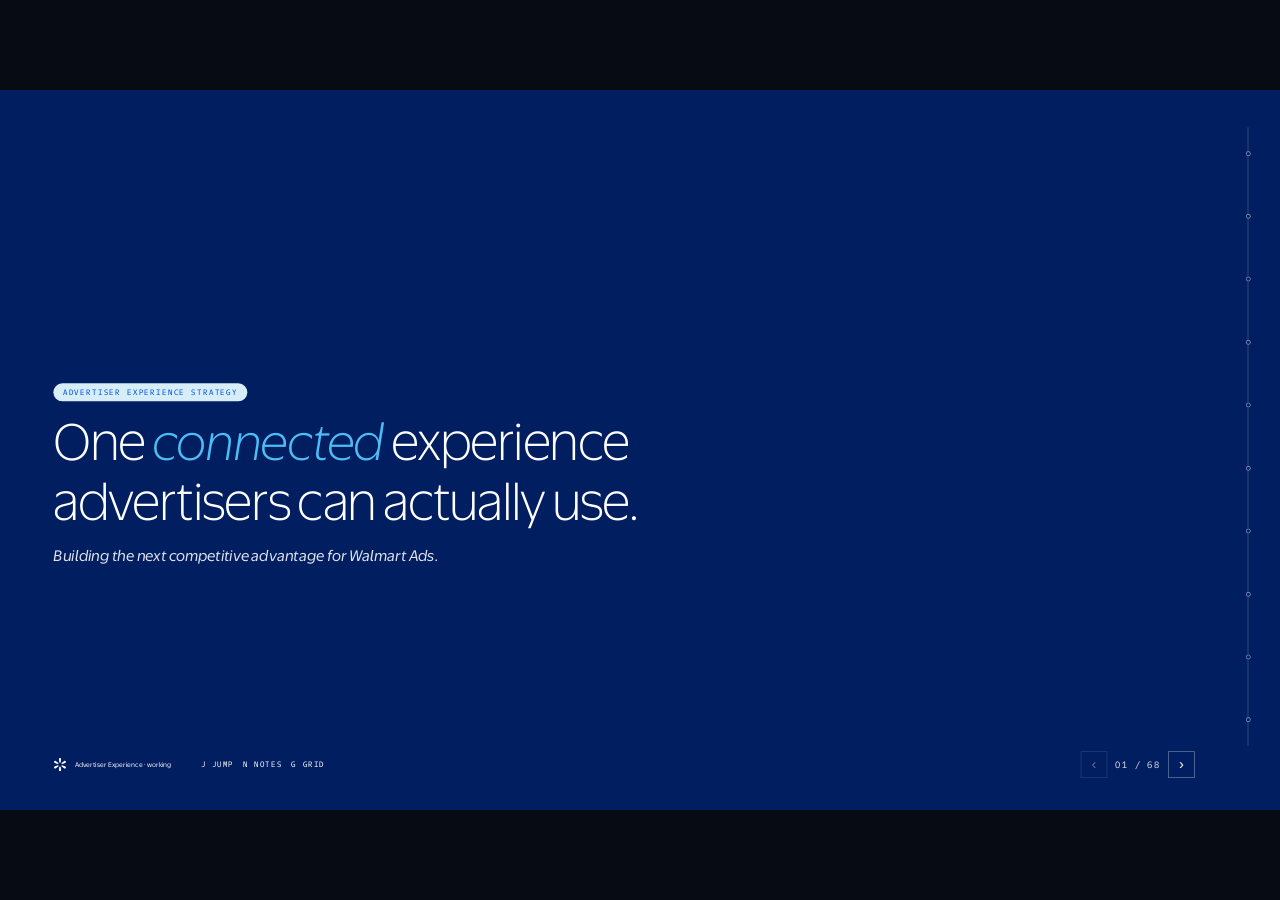
==== docs/index.html @ f849c3bd "Publish aligned deck 2026-09-20-0052 Replace GitHub Pages with the working Advertiser Experience HTM" ====
<!doctype html>
<html lang="en">
<head>
<meta charset="utf-8" />
<title>Advertiser Experience Strategy · working</title>
<meta name="viewport" content="width=device-width, initial-scale=1" />
<script src="https://cdn.jsdelivr.net/npm/gsap@3.14.2/dist/gsap.min.js"></script>
<link rel="stylesheet" href="review.css" />
<link rel="stylesheet" href="css/tokens.css" />
<link rel="stylesheet" href="css/presentation-system.css" />
<link rel="stylesheet" href="css/layout-system.css" />
<link rel="stylesheet" href="css/components.css" />
<link rel="stylesheet" href="css/archetypes.css" />
<link rel="stylesheet" href="css/debug.css" />
<link rel="stylesheet" href="theme/optional-editorial-blue.css" />
<style>
  @font-face {
    font-family: "Everyday Sans Headline";
    src: url("fonts/EverydaySansHeadline-Light-Web.woff") format("woff");
    font-weight: 300; font-style: normal; font-display: swap;
  }
  @font-face {
    font-family: "Everyday Sans";
    src: url("fonts/EverydaySans-LightItalic-Web.woff") format("woff");
    font-weight: 300; font-style: italic; font-display: swap;
  }
  @font-face {
    font-family: "Everyday Sans UI";
    src: url("fonts/EverydaySansUI-Regular-Web.woff") format("woff");
    font-weight: 400; font-style: normal; font-display: swap;
  }
  @font-face {
    font-family: "Everyday Sans UI";
    src: url("fonts/EverydaySansUI-RegularItalic-Web.woff") format("woff");
    font-weight: 400; font-style: italic; font-display: swap;
  }
  @font-face {
    font-family: "Everyday Sans UI";
    src: url("fonts/EverydaySansUI-Medium-Web.woff") format("woff");
    font-weight: 500; font-style: normal; font-display: swap;
  }
  @font-face {
    font-family: "Everyday Sans Mono";
    src: url("fonts/EverydaySansMono-Regular-Web.woff") format("woff");
    font-weight: 400; font-style: normal; font-display: swap;
  }

  :root {
    --navy: #001E60;
    --true: #0053E2;
    --everyday: #4DBDF5;
    --sky: #A9DDF7;
    --paper: #F5F6F8;
    --paper-2: #F5F6F8;
    --ink: #001E60;
    --muted: #3D4A63;
    --quiet: #3D4A63;
    --line: #E4E8EF;
    --rail: 80px;
    --rail-y: 48px;
    --mast: 44px;
    --foot: 72px;
    --nav: 48px;
    --copy: 960px;
    --title: var(--measure-title-editorial);
    --lede: var(--measure-lede-editorial);
    --cover-title: var(--measure-cover-title);
    --head-inset: 148px; /* shared top safe area for all non-full-bleed slides */
    --gutter: 48px;
    --foot-safe: 72px;
    --display: "Everyday Sans Headline", "Helvetica Neue", Helvetica, Arial, sans-serif;
    --ui: "Everyday Sans UI", "Helvetica Neue", Helvetica, Arial, sans-serif;
    --italic: "Everyday Sans", "Everyday Sans UI", Georgia, serif;
    --mono: "Everyday Sans Mono", ui-monospace, Menlo, Consolas, monospace;
  }

  * { box-sizing: border-box; margin: 0; padding: 0; }
  html, body { height: 100%; background: #070B14; }
  body {
    font-family: var(--ui);
    color: var(--ink);
    overflow: hidden;
    -webkit-font-smoothing: antialiased;
  }

  .viewport { position: fixed; inset: 0; }
  .stage {
    position: absolute;
    top: 0; left: 0;
    width: 1920px;
    height: 1080px;
    transform-origin: top left;
    overflow: hidden;
    background: var(--paper);
  }

  .pager {
    position: absolute;
    z-index: 6;
    inset-inline-start: var(--rail);
    inset-inline-end: calc(var(--rail) + var(--nav));
    bottom: var(--rail-y);
    height: 40px;
    display: flex;
    align-items: center;
    justify-content: space-between;
    gap: 16px;
  }
  .pager .brand {
    display: flex;
    align-items: center;
    gap: 12px;
    min-width: 0;
  }
  .spark { width: 20px; height: 20px; display: block; flex-shrink: 0; }
  .pager .meta { font-size: 11px; color: var(--muted); }
  .stage[data-theme="navy"] .pager .meta { color: #FFFFFF; }
  .pager-controls {
    display: flex;
    align-items: center;
    gap: 12px;
    direction: ltr;
    unicode-bidi: isolate;
  }
  .arr {
    width: 40px; height: 40px;
    border: 1px solid var(--line);
    background: transparent;
    color: var(--true);
    font-size: 22px;
    line-height: 1;
    cursor: pointer;
    display: grid;
    place-items: center;
    padding-bottom: 2px;
  }
  .stage[data-theme="navy"] .arr {
    border-color: rgba(255,255,255,0.45);
    color: #fff;
  }
  .arr:hover { background: rgba(0, 83, 226, 0.08); }
  .stage[data-theme="navy"] .arr:hover { background: rgba(255,255,255,0.08); }
  .arr:disabled { opacity: 0.35; cursor: default; }

  .pagenum {
    font-family: var(--mono);
    font-size: 13px;
    letter-spacing: 0.12em;
    color: var(--muted);
    min-width: 4.8em;
    min-height: 40px;
    display: inline-flex;
    align-items: center;
    justify-content: center;
    text-align: center;
    border: 0;
    background: transparent;
    cursor: pointer;
    padding: 0;
    font-variant-numeric: tabular-nums;
    direction: ltr;
    unicode-bidi: isolate;
  }
  .pagenum:hover { color: var(--true); }
  .stage[data-theme="navy"] .pagenum { color: rgba(255,255,255,0.82); }
  .stage[data-theme="navy"] .pagenum:hover { color: #fff; }
  .pager.is-goto .pagenum { display: none; }
  .goto {
    display: none;
    align-items: center;
    gap: 8px;
  }
  .pager.is-goto .goto { display: flex; }
  .goto-k {
    font-family: var(--mono);
    font-size: 11px;
    letter-spacing: 0.14em;
    text-transform: uppercase;
    color: var(--muted);
  }
  .stage[data-theme="navy"] .goto-k { color: #F5F6F8; }
  .pager .keys {
    display: flex;
    align-items: center;
    gap: 14px;
    margin-inline-start: 28px;
    margin-inline-end: auto;
    font-family: var(--mono);
    font-size: 11px;
    letter-spacing: 0.12em;
    text-transform: uppercase;
    color: var(--muted);
    min-width: 0;
  }
  .stage[data-theme="navy"] .pager .keys { color: #F5F6F8; }
  .pager .keys .build-cue { color: var(--true); }
  .stage[data-theme="navy"] .pager .keys .build-cue { color: var(--everyday); }
  .pager .keys [hidden] { display: none !important; }
  .goto input {
    width: 2.6em;
    height: 28px;
    border: 1px solid var(--line);
    background: transparent;
    font-family: var(--mono);
    font-size: 13px;
    letter-spacing: 0.08em;
    text-align: center;
    color: var(--ink);
    font-variant-numeric: tabular-nums;
    direction: ltr;
    unicode-bidi: isolate;
  }
  .stage[data-theme="navy"] .goto input {
    border-color: rgba(255,255,255,0.45);
    color: #fff;
  }
  .goto input:focus { outline: 2px solid var(--true); outline-offset: 1px; }

  .toc {
    position: absolute;
    z-index: 7;
    top: var(--rail-y);
    bottom: calc(var(--rail-y) + 40px);
    inset-inline-end: 28px;
    width: 40px;
    display: flex;
    flex-direction: column;
    align-items: center;
    justify-content: center;
  }
  .toc-line {
    position: absolute;
    top: 8px; bottom: 8px;
    width: 1px;
    background: var(--line);
    left: 50%;
    transform: translateX(-50%);
  }
  .stage[data-theme="navy"] .toc-line { background: rgba(255,255,255,0.28); }
  .toc-fill {
    position: absolute;
    top: 8px;
    width: 1px;
    left: 50%;
    transform: translateX(-50%);
    background: var(--true);
    height: 0;
  }
  .stage[data-theme="navy"] .toc-fill { background: var(--everyday); }
  .toc button {
    position: relative;
    z-index: 1;
    flex: 1;
    width: 40px;
    border: 0;
    background: transparent;
    cursor: pointer;
    display: flex;
    align-items: center;
    justify-content: center;
  }
  .toc i {
    width: 7px; height: 7px;
    border-radius: 50%;
    background: var(--paper);
    border: 1px solid #8B93A3;
    display: block;
  }
  .stage[data-theme="navy"] .toc i {
    background: var(--navy);
    border-color: rgba(255,255,255,0.55);
  }
  .toc button.is-done i {
    background: var(--true);
    border-color: var(--true);
  }
  .stage[data-theme="navy"] .toc button.is-done i {
    background: var(--everyday);
    border-color: var(--everyday);
  }
  .toc button.is-current i {
    width: 11px; height: 11px;
    background: var(--true);
    border-color: var(--true);
  }
  .stage[data-theme="navy"] .toc button.is-current i {
    background: var(--everyday);
    border-color: var(--everyday);
  }
  .toc button .toc-l {
    position: absolute;
    inset-inline-end: 28px;
    white-space: nowrap;
    font-family: var(--mono);
    font-size: 11px;
    letter-spacing: 0.14em;
    text-transform: uppercase;
    color: var(--muted);
    opacity: 0;
    transform: translateX(6px);
    pointer-events: none;
    transition: opacity 160ms ease, transform 160ms ease;
  }
  .stage[data-theme="navy"] .toc button .toc-l { color: rgba(255,255,255,0.82); }
  .toc:hover button .toc-l,
  .toc button:focus .toc-l,
  .toc:focus-within button .toc-l {
    opacity: 1;
    transform: none;
  }
  .toc button.is-current .toc-l { color: var(--true); }
  .stage[data-theme="navy"] .toc button.is-current .toc-l { color: var(--everyday); }


  .slide {
    position: absolute; inset: 0;
    padding: 0 var(--rail);
    display: grid;
    grid-template-rows: var(--head-inset) auto minmax(0, 1fr) var(--foot-safe);
    opacity: 0;
    visibility: hidden;
    pointer-events: none;
  }
  .slide.active {
    opacity: 1;
    visibility: visible;
    pointer-events: auto;
  }
  .slide.navy { background: var(--navy); color: #fff; }
  .slide.paper { background: var(--paper); color: var(--ink); }
  .slide > .body { display: contents; }

  .slide-header {
    grid-row: 2;
    display: flex;
    flex-direction: column;
    align-items: flex-start;
    width: 100%;
  }
  .slide-header .eyebrow { margin: 0 0 12px; }
  .slide-header .pill { margin: 0 0 16px; }
  .slide-header h1,
  .slide-header h2 { margin: 0; }
  .slide-header h1 + .sub,
  .slide-header h1 + .lede,
  .slide-header h2 + .sub,
  .slide-header h2 + .lede { margin-top: 16px; }
  .slide-header h2 + .source { margin-top: 16px; }
  .slide-header .sub + .lede { margin-top: 10px; }

  .slide-content {
    grid-row: 3;
    min-height: 0;
    height: 100%;
    display: flex;
    flex-direction: column;
    justify-content: flex-start;
    align-items: stretch;
    gap: 16px;
    width: 100%;
    padding: 24px 0 4px;
  }
  .slide-content:empty { display: none; padding: 0; gap: 0; }

  .s-cover {
    --cover-title: var(--measure-cover-title);
    grid-template-rows: var(--head-inset) minmax(0, 1fr) var(--foot-safe);
  }
  .s-cover .slide-header {
    grid-row: 2;
    height: 100%;
    min-height: 0;
    justify-content: center;
  }
  .s-cover .slide-content { display: none; }
  .s-close .slide-header {
    justify-content: flex-start;
  }
  .s-close .slide-content {
    display: flex;
    justify-content: flex-start;
    padding-top: 24px;
  }
  .s-map .slide-header { display: flex; }

  .s-quote {
    grid-template-rows: var(--head-inset) minmax(0, 1fr) var(--foot-safe);
  }
  .s-quote .slide-header {
    grid-row: 2;
    justify-content: center;
    height: 100%;
  }
  .s-quote .slide-content { display: none; }
  .s-quote h2 {
    font-family: var(--italic);
    font-style: italic;
    font-weight: 300;
    font-size: 44px;
    max-width: min(var(--measure-quote), 100%);
    line-height: 1.28;
    letter-spacing: -0.03em;
  }
  .s-quote .slide-header h2 + .source { margin-top: 20px; }

  .s-map .slide-content {
    display: grid;
    grid-template-columns: 1fr 1fr;
    gap: 0 var(--space-80);
    align-content: start;
    max-width: 1520px;
  }

  h1, h2 {
    font-family: var(--display);
    font-weight: 300;
    letter-spacing: -0.03em;
    line-height: 1.26;
    text-wrap: wrap;
    overflow-wrap: normal;
    hyphens: none;
  }
  h1, h2 {
    max-width: min(var(--title), 100%);
  }
  .sub, .lede {
    max-width: min(var(--lede), 100%);
  }
  blockquote { max-width: min(1200px, 100%); }
  .figure, .source { max-width: 100%; }
  h1 { font-size: 64px; }
  h2 { font-size: 48px; color: var(--ink); }
  .title-narrow, .copy-narrow { --title: 1040px; --lede: 760px; }
  .title-wide, .copy-wide { --title: 1520px; --lede: 1200px; }
  em.mark {
    font-family: var(--italic);
    font-weight: 300;
    font-style: italic;
    color: var(--true);
  }
  .navy em.mark { color: var(--everyday); }

  .sub {
    font-family: var(--ui);
    font-weight: 400;
    font-style: italic;
    font-size: 22px;
    color: var(--muted);
    line-height: 1.45;
    text-wrap: pretty;
  }
  .navy .sub { color: rgba(255,255,255,0.88); }

  .lede {
    font-size: 18px;
    line-height: 1.45;
    color: var(--muted);
    text-wrap: pretty;
  }

  .eyebrow {
    display: block;
    font-family: var(--mono);
    font-size: 11px;
    font-weight: 400;
    letter-spacing: 0.18em;
    line-height: 1.2;
    text-transform: uppercase;
    color: var(--true);
    background: none;
    padding: 0;
    border-radius: 0;
    width: fit-content;
    max-width: var(--title);
    margin: 0;
  }
  .pill {
    display: inline-flex;
    align-items: center;
    justify-content: center;
    font-family: var(--mono);
    font-size: 11px;
    font-weight: 400;
    letter-spacing: 0.16em;
    line-height: 1;
    text-align: center;
    text-transform: uppercase;
    white-space: nowrap;
    color: var(--true);
    background: #D7EEF9;
    padding: 8px 14px;
    border-radius: 999px;
    width: fit-content;
    max-width: var(--title);
    margin: 0;
  }
  .navy .pill,
  .navy .eyebrow {
    color: var(--true);
    background: #D7EEF9;
  }

  .s-cover h1,
  .s-close h1 { font-size: 72px; }
  .s-cover h1 {
    max-width: min(var(--cover-title), 100%);
    text-wrap: balance;
  }
  .s-cover .sub,
  .s-close .sub { font-size: 25px; }
  .row {
    display: grid;
    grid-template-columns: 2.4em 1fr;
    gap: 16px;
    padding: 16px 0;
    width: 100%;
    border: 0;
    background: transparent;
    text-align: start;
    color: inherit;
    font: inherit;
    cursor: pointer;
    border-radius: 0;
  }
  .row + .row { border-top: 1px solid var(--line); }
  .s-map .row:first-child { border-top: 1px solid var(--line); }
  .row:hover h3, .row:hover .ttl { color: var(--true); }
  .row.is-ready:hover { background: rgba(0, 83, 226, 0.04); }
  .row:not(.is-ready) { cursor: default; }
  .row.is-ready {
    cursor: pointer;
    position: relative;
    padding-inline-end: 28px;
  }
  .row.is-ready::after {
    content: "→";
    position: absolute;
    inset-inline-end: 0;
    top: 16px;
    color: var(--true);
    font-size: 16px;
    font-weight: 500;
    line-height: 1;
    pointer-events: none;
  }
  .num { font-family: var(--mono); font-size: 12px; color: var(--true); padding-top: 4px; }
  .row h3, .row .ttl { font-family: var(--ui); font-weight: 500; font-size: 18px; }
  .row p { font-size: 15px; color: var(--muted); margin-top: 4px; line-height: 1.35; }

  .figure {
    font-family: var(--display);
    font-weight: 300;
    font-size: 148px;
    letter-spacing: -0.06em;
    line-height: 0.9;
    color: var(--true);
  }
  .source {
    font-family: var(--ui);
    font-weight: 400;
    font-size: 14px;
    letter-spacing: 0;
    text-transform: none;
    color: var(--muted);
    flex-shrink: 0;
  }

  blockquote {
    font-family: var(--italic);
    font-style: italic;
    font-weight: 300;
    font-size: 44px;
    line-height: 1.35;
    letter-spacing: -0.03em;
    text-wrap: pretty;
  }

  .s-set .grid {
    display: grid;
    grid-template-columns: 1fr 1fr;
    gap: 0 var(--gutter);
    max-width: 1520px;
    width: 100%;
  }
  .s-themes .grid {
    max-width: 1520px;
    gap: 0 48px;
  }
  .s-themes .card,
  .s-themes .card:nth-child(n+3) {
    border-top: 1px solid var(--line);
    padding: 14px 0 18px;
  }
  .s-themes .card h3 {
    font-size: 22px;
    margin: 6px 0 8px;
  }
  .card { padding: 22px 0; padding-top: 16px; border-top: 1px solid var(--line); }
  .card:nth-child(n+3) { border-top: 1px solid var(--line); }
  .card h3 {
    font-family: var(--display);
    font-weight: 300;
    font-size: 36px;
    letter-spacing: -0.03em;
    line-height: 1.26;
    margin: 8px 0 10px;
  }
  .card p { font-size: 16px; line-height: 1.35; color: var(--muted); max-width: 34em; }
  .ord {
    font-family: var(--mono);
    font-size: 12px;
    letter-spacing: 0.16em;
    text-transform: uppercase;
    color: var(--true);
  }

  .ask {
    display: grid;
    grid-template-columns: 1fr 1fr 1fr;
    gap: 40px;
    max-width: 1520px;
    width: 100%;
  }
  .ask > div {
    padding-top: 14px;
    border-top: 1px solid var(--everyday);
  }
  .k {
    font-family: var(--ui);
    font-weight: 500;
    font-size: 12px;
    letter-spacing: 0.1em;
    text-transform: uppercase;
    color: var(--everyday);
    margin-bottom: 8px;
  }
  .ask p { font-size: 16px; line-height: 1.32; color: rgba(255,255,255,0.88); }

  .grid-overlay {
    display: none;
    position: absolute;
    inset: 0;
    z-index: 30;
    pointer-events: none;
  }
  .stage.show-grid .grid-overlay { display: block; }
  .grid-overlay b {
    position: absolute;
    background: rgba(77, 189, 245, 0.55);
  }
  .grid-overlay .v { top: 0; bottom: 0; width: 1px; }
  .grid-overlay .h { left: 0; right: 0; height: 1px; }
  .grid-hint {
    position: absolute;
    z-index: 31;
    inset-inline-start: var(--rail);
    top: 12px;
    font-family: var(--mono);
    font-size: 11px;
    letter-spacing: 0.12em;
    text-transform: uppercase;
    color: var(--true);
    background: var(--paper);
    padding: 4px 8px;
    display: none;
  }
  .stage.show-grid .grid-hint { display: block; }
  .stage[data-theme="navy"] .grid-hint {
    color: #fff;
    background: var(--navy);
  }

  .measure-overlay {
    display: none;
    position: absolute;
    inset: 0;
    z-index: 32;
    pointer-events: none;
  }
  .stage.show-measure .measure-overlay { display: block; }
  .m-box {
    position: absolute;
    border: 1px solid rgba(0, 83, 226, 0.85);
    background: rgba(0, 83, 226, 0.05);
  }
  .stage[data-theme="navy"] .m-box {
    border-color: rgba(77, 189, 245, 0.9);
    background: rgba(77, 189, 245, 0.08);
  }
  .m-tag {
    position: absolute;
    left: 0;
    top: -18px;
    font-family: var(--mono);
    font-size: 10px;
    letter-spacing: 0.08em;
    text-transform: uppercase;
    background: var(--true);
    color: #fff;
    padding: 2px 6px;
    white-space: nowrap;
  }
  .stage[data-theme="navy"] .m-tag { background: var(--everyday); color: var(--navy); }
  .m-gap {
    position: absolute;
    width: 0;
    border-left: 1px dashed var(--everyday);
  }
  .m-gap span {
    position: absolute;
    left: 6px;
    top: 50%;
    transform: translateY(-50%);
    font-family: var(--mono);
    font-size: 10px;
    letter-spacing: 0.08em;
    color: var(--true);
    background: var(--paper);
    padding: 1px 4px;
  }
  .stage[data-theme="navy"] .m-gap span {
    color: #fff;
    background: var(--navy);
  }
  .measure-hint {
    position: absolute;
    z-index: 33;
    inset-inline-end: calc(var(--rail) + 52px);
    top: 12px;
    font-family: var(--mono);
    font-size: 11px;
    letter-spacing: 0.12em;
    text-transform: uppercase;
    color: var(--true);
    background: var(--paper);
    padding: 4px 8px;
    display: none;
  }
  .stage.show-measure .measure-hint { display: block; }
  .stage[data-theme="navy"] .measure-hint {
    color: #fff;
    background: var(--navy);
  }

  aside.notes { display: none; }
  .notes-panel {
    display: none;
    position: absolute;
    z-index: 20;
    inset-inline-start: var(--rail);
    inset-inline-end: calc(var(--rail) + var(--nav));
    bottom: calc(var(--rail-y) + 48px);
    max-height: 200px;
    overflow: auto;
    background: var(--navy);
    color: #fff;
    padding: 16px 20px;
    font-size: 14px;
    line-height: 1.4;
  }
  .stage.show-notes .notes-panel { display: block; }


  .metrics {
    display: grid;
    grid-template-columns: repeat(2, minmax(0, 1fr));
    grid-auto-rows: 1fr;
    gap: 0 64px;
    max-width: 1520px;
    width: 100%;
    min-height: 0;
    align-content: start;
  }
  .metric {
    display: flex;
    flex-direction: column;
    justify-content: flex-start;
    padding: 28px 0 12px;
    border-top: 1px solid var(--line);
    min-height: 0;
  }
  .metric .n {
    font-family: var(--display);
    font-weight: 300;
    font-size: 72px;
    letter-spacing: -0.04em;
    line-height: 0.95;
    color: var(--true);
    font-variant-numeric: tabular-nums;
  }
  .metric h3 { font-size: 18px; font-weight: 500; margin: 12px 0 8px; }
  .metric p { font-size: 16px; line-height: 1.4; color: var(--muted); }

  .forecast {
    display: flex;
    flex-direction: column;
    max-width: 1520px;
    width: 100%;
  }
  .bars { display: flex; flex-direction: column; gap: 14px; max-width: 1520px; width: 100%; }
  .bar-row {
    display: grid;
    grid-template-columns: 4.2em 1fr 6.5em;
    gap: 16px;
    align-items: center;
  }
  .bar-row .yr { font-family: var(--mono); font-size: 12px; letter-spacing: 0.08em; }
  .bar-row .val { font-family: var(--mono); font-size: 13px; color: var(--true); text-align: end; font-variant-numeric: tabular-nums; }
  .bar-track { height: 8px; background: var(--line); }
  .bar-fill { height: 100%; background: var(--true); transform-origin: 0 50%; }
  .bar-fill.b2 { background: #3B7DE8; }
  .bar-fill.b3 { background: var(--everyday); }
  .bar-fill.b4 { background: #7ECBF0; }
  .bar-fill.b5 { background: var(--sky); }

  .timeline {
    display: flex;
    flex-direction: column;
    max-width: 1520px;
    width: 100%;
    position: relative;
  }
  .timeline::before {
    content: "";
    position: absolute;
    top: 18px;
    bottom: 18px;
    inset-inline-start: 7px;
    width: 1px;
    height: auto;
    background: var(--true);
  }
  .step {
    display: grid;
    grid-template-columns: minmax(220px, 24%) minmax(280px, 32%) 1fr;
    column-gap: 32px;
    align-items: center;
    padding-block: 16px;
    padding-inline: 36px 0;
    min-height: 0;
    border-top: 1px solid var(--line);
    position: relative;
  }
  .step:first-child { border-top: none; }
  .step::before {
    content: "";
    position: absolute;
    top: 50%;
    inset-inline-start: 0;
    transform: translateY(-50%);
    width: 16px;
    height: 16px;
    border-radius: 50%;
    border: 1px solid var(--true);
    background: var(--paper);
    box-sizing: border-box;
  }
  .step .when {
    font-family: var(--mono);
    font-size: 12px;
    letter-spacing: 0.08em;
    text-transform: uppercase;
    color: var(--true);
    line-height: 1.35;
    margin: 0;
  }
  .step h3 {
    font-family: var(--display);
    font-weight: 300;
    font-size: 26px;
    letter-spacing: -0.03em;
    line-height: 1.26;
    margin: 0;
  }
  .step p { margin: 0; font-size: 16px; line-height: 1.4; color: var(--muted); }

  .principles {
    display: grid;
    grid-template-columns: 1fr 1fr 1fr;
    gap: 0 48px;
    max-width: 1520px;
    width: 100%;
    min-height: 0;
    align-items: start;
  }
  .principles article { padding: 18px 0 14px; border-top: 1px solid var(--line); }
  .principles h3 { font-family: var(--display); font-weight: 300; font-size: 28px; margin-bottom: 8px; }
  .principles p { font-size: 15px; line-height: 1.35; color: var(--muted); }

  .chips { display: flex; flex-wrap: wrap; gap: 8px; max-width: 1200px; }
  .chip {
    font-family: var(--mono);
    font-size: 11px;
    letter-spacing: 0.08em;
    text-transform: uppercase;
    border: 1px solid var(--line);
    padding: 8px 12px;
    color: var(--navy);
    background: transparent;
  }

  .compare {
    display: grid;
    grid-template-columns: 1fr 1fr;
    gap: 48px;
    max-width: 1520px;
    width: 100%;
    align-items: start;
  }
  .compare h3 {
    font-family: var(--display);
    font-weight: 300;
    font-size: 26px;
    letter-spacing: -0.03em;
    margin-bottom: 8px;
  }
  .compare .kicker {
    font-family: var(--mono);
    font-size: 11px;
    letter-spacing: 0.14em;
    text-transform: uppercase;
    color: var(--true);
    margin-bottom: 10px;
  }
  .compare ul { list-style: none; }
  .compare li {
    padding: 10px 0;
    border-top: 1px solid var(--line);
    font-size: 16px;
    line-height: 1.35;
  }

  .list {
    display: flex;
    flex-direction: column;
    justify-content: flex-start;
    max-width: 1280px;
    width: 100%;
  }
  .item {
    display: grid;
    grid-template-columns: 2.6em 1fr;
    gap: 16px;
    padding: 12px 0;
    border-top: 1px solid var(--line);
  }
  .item .num { font-family: var(--mono); font-size: 12px; color: var(--true); padding-top: 3px; }
  .item h3 { font-size: 18px; font-weight: 500; }
  .item p { font-size: 15px; color: var(--muted); line-height: 1.35; margin-top: 4px; }

  .flow {
    display: grid;
    grid-template-columns: repeat(4, 1fr);
    gap: 20px;
    max-width: 1520px;
    width: 100%;
  }
  .node { padding-top: 12px; border-top: 1px solid var(--line); }
  .node h3 { font-size: 18px; font-weight: 500; margin-bottom: 8px; }
  .node p { font-size: 14px; line-height: 1.35; color: var(--muted); }

  .people {
    display: grid;
    grid-template-columns: repeat(3, 1fr);
    grid-auto-rows: 1fr;
    gap: 0 48px;
    max-width: 1520px;
    width: 100%;
  }
  .person { padding: 14px 0; border-top: 1px solid var(--line); }
  .person h3 { font-size: 20px; font-weight: 500; }
  .person p {
    font-family: var(--mono);
    font-size: 11px;
    letter-spacing: 0.1em;
    text-transform: uppercase;
    color: var(--muted);
    margin-top: 4px;
  }

  .quote-grid {
    display: grid;
    grid-template-columns: 1fr 1fr;
    grid-template-rows: 1fr 1fr;
    gap: 16px 48px;
    max-width: 1520px;
    width: 100%;
  }
  .quote-grid q {
    font-family: var(--italic);
    font-style: italic;
    font-size: 18px;
    line-height: 1.35;
    quotes: none;
  }

  .tbl {
    width: 1520px;
    max-width: 100%;
    border-collapse: collapse;
    font-size: 15px;
  }
  .tbl th {
    font-family: var(--mono);
    font-size: 11px;
    letter-spacing: 0.12em;
    text-transform: uppercase;
    color: var(--true);
    text-align: start;
    padding-block: 8px;
    padding-inline: 0 14px;
    border-bottom: 1px solid var(--line);
    font-weight: 400;
  }
  .tbl td {
    padding-block: 8px;
    padding-inline: 0 14px;
    border-bottom: 1px solid var(--line);
    vertical-align: top;
    line-height: 1.35;
  }

  .cols {
    display: grid;
    grid-template-columns: 1fr 1fr 1fr;
    gap: 36px;
    max-width: 1520px;
  }
  .cols h3 {
    font-family: var(--display);
    font-weight: 300;
    font-size: 24px;
    letter-spacing: -0.03em;
    margin-bottom: 10px;
  }
  .cols ul { list-style: none; }
  .cols li {
    font-size: 15px;
    line-height: 1.35;
    padding: 8px 0;
    border-top: 1px solid var(--line);
  }

  .hall {
    display: grid;
    grid-template-columns: repeat(4, 1fr);
    gap: 16px 24px;
    max-width: 1520px;
  }
  .hall article { padding-top: 12px; border-top: 1px solid var(--line); }
  .hall h3 { font-size: 18px; font-weight: 500; }
  .hall .ord { display: block; margin-bottom: 6px; }
  .hall p { font-size: 14px; color: var(--muted); line-height: 1.35; margin-top: 6px; }

  .two {
    display: grid;
    grid-template-columns: 1fr 1fr;
    gap: 48px 64px;
    max-width: 1520px;
    align-items: start;
  }
  .two h3 {
    font-family: var(--display);
    font-weight: 300;
    font-size: 28px;
    margin-bottom: 10px;
  }
  .two p, .two li { font-size: 16px; line-height: 1.35; color: var(--muted); }
  .two ul { list-style: none; }
  .two li { padding: 8px 0; border-top: 1px solid var(--line); color: var(--ink); }

  .s-set .grid.wide { max-width: 1520px; }
  .card ul { list-style: none; margin-top: 8px; }
  .card li { font-size: 14px; line-height: 1.35; color: var(--muted); padding: 4px 0; }

  /* skill-pass layouts */
  .arr:focus-visible,
  .pagenum:focus-visible,
  .toc button:focus-visible,
  .row:focus-visible {
    outline: 2px solid var(--true);
    outline-offset: 2px;
  }
  .stage[data-theme="navy"] .arr:focus-visible,
  .stage[data-theme="navy"] .pagenum:focus-visible,
  .stage[data-theme="navy"] .toc button:focus-visible {
    outline-color: var(--everyday);
  }

  .chip-groups {
    display: grid;
    grid-template-columns: repeat(4, 1fr);
    gap: 20px 32px;
    max-width: 1520px;
    width: 100%;
    align-content: start;
  }
  .chip-groups > div { position: relative; }
  .chip-groups > div:not(:last-child)::after {
    content: "→";
    position: absolute;
    top: 0;
    inset-inline-end: -22px;
    color: var(--true);
    font-size: 14px;
    line-height: 1;
  }
  .chip-groups h3 {
    font-family: var(--mono);
    font-size: 11px;
    letter-spacing: 0.14em;
    text-transform: uppercase;
    color: var(--true);
    margin-bottom: 10px;
  }

  .seq-block { max-width: 1520px; }
  .seq-block + .seq-block { margin-top: 32px; }
  .seq {
    display: grid;
    grid-template-columns: repeat(4, 1fr);
    gap: 16px 32px;
    overflow: visible;
  }
  .seq .node {
    padding-top: 12px;
    padding-inline-end: 28px;
    border-top: 1px solid var(--line);
    position: relative;
    overflow: visible;
  }
  .seq.is-now .node { border-top-color: var(--line); }
  .seq .node h3 { font-size: 16px; font-weight: 500; }
  .seq .node p { font-size: 15px; line-height: 1.35; color: var(--muted); margin-top: 6px; }
  .seq .node:not(:last-child)::after {
    content: "→";
    position: absolute;
    top: 8px;
    inset-inline-end: 4px;
    color: var(--true);
    font-size: 18px;
    font-weight: 500;
    line-height: 1;
  }
  .seq.is-now .node:not(:last-child)::after { color: #8B93A3; }

  h1, h2 {
    text-wrap: wrap;
    overflow-wrap: normal;
    hyphens: none;
  }
  .navy h2 { color: #fff; }
  .navy .lede { color: rgba(255,255,255,0.88); }


  .chap-no {
    font-family: var(--mono);
    font-size: 13px;
    letter-spacing: 0.22em;
    text-transform: uppercase;
    color: var(--everyday);
    margin: 0 0 24px;
  }
  .s-chapter {
    grid-template-rows: var(--head-inset) minmax(0, 1fr) var(--foot-safe);
  }
  .s-chapter .slide-header {
    grid-row: 2;
    justify-content: center;
    height: 100%;
  }
  .s-chapter .slide-content { display: none; }
  .s-chapter h2 { font-size: 48px; max-width: min(1520px, 100%); color: #fff; }

  figure.pull {
    max-width: 1320px;
    position: relative;
    padding-inline-start: 8px;
  }
  figure.pull .mark-q {
    display: block;
    font-family: var(--display);
    font-weight: 300;
    font-size: 72px;
    line-height: 0.7;
    color: var(--true);
    margin-bottom: 8px;
  }
  figure.pull blockquote {
    font-size: 36px;
    line-height: 1.28;
    max-width: 1200px;
    text-wrap: pretty;
  }
  figure.pull .attr {
    margin-top: 28px;
    font-family: var(--ui);
    font-weight: 400;
    font-size: 14px;
    letter-spacing: 0;
    text-transform: none;
  }
  figure.pull .attr a,
  .source a,
  .tbl a {
    color: inherit;
    text-underline-offset: 3px;
  }

  .quote-grid q {
    display: block;
    padding: 18px 0 8px;
    border-top: 1px solid var(--line);
    font-size: 20px;
    line-height: 1.35;
  }
  .quote-grid q::before { content: "“"; color: var(--true); }

  .evidence {
    display: grid;
    grid-template-columns: repeat(4, 1fr);
    grid-template-rows: 1fr auto;
    gap: 24px 32px;
    max-width: 1520px;
    width: 100%;
  }
  .evidence .ev {
    padding-top: 28px;
    border-top: 1px solid var(--line);
  }
  .evidence .n {
    font-family: var(--display);
    font-weight: 300;
    font-size: 64px;
    letter-spacing: -0.04em;
    color: var(--true);
    line-height: 1;
  }
  .evidence h3 { font-size: 16px; font-weight: 500; margin: 10px 0 6px; }
  .evidence p { font-size: 14px; line-height: 1.35; color: var(--muted); }
  .evidence .themes {
    grid-column: 1 / -1;
    display: flex;
    gap: 12px;
    flex-wrap: wrap;
    padding-top: 8px;
  }

  .principles h3 { letter-spacing: -0.03em; }
  .principles p { line-height: 1.4; }

  .org {
    display: grid;
    grid-template-columns: repeat(4, 1fr);
    gap: 0 32px;
    max-width: 1520px;
    width: 100%;
  }
  .org .lead {
    grid-column: 1 / -1;
    padding-bottom: 18px;
    margin-bottom: 8px;
    border-bottom: 1px solid var(--line);
  }
  .org .lead h3 { font-size: 28px; font-weight: 500; }
  .org .person { border-top: 1px solid var(--line); }

  .fromto {
    display: grid;
    grid-auto-rows: auto;
    gap: 0;
    max-width: 1520px;
    width: 100%;
  }
  .fromto .pair {
    display: grid;
    grid-template-columns: 1fr 48px 1fr;
    align-items: center;
    gap: 16px;
    padding: 12px 0;
    border-top: 1px solid var(--line);
  }
  .fromto .pair:first-child { border-top: 1px solid var(--line); }
  .fromto .lab {
    font-family: var(--mono);
    font-size: 11px;
    letter-spacing: 0.14em;
    text-transform: uppercase;
    color: var(--true);
    margin-bottom: 14px;
  }
  .fromto .from { color: var(--muted); font-size: 16px; }
  .fromto .to { font-size: 16px; font-weight: 500; color: var(--true); }
  .fromto .arrw { color: var(--true); text-align: center; font-size: 18px; }

  .compare > div { padding-top: 16px; border-top: 1px solid var(--line); }

  /* visual grammar — relationships, not cards */
  .spine {
    display: grid;
    grid-template-columns: repeat(3, minmax(0, 1fr));
    gap: 0 48px;
    max-width: 1520px;
    width: 100%;
    position: relative;
  }
  .spine.n4 { grid-template-columns: repeat(4, minmax(0, 1fr)); }
  .spine article { position: relative; padding-top: 0; }
  .spine .dot { display: none; }
  .spine .ord {
    display: block;
    font-family: var(--display);
    font-weight: 300;
    font-size: 44px;
    letter-spacing: -0.04em;
    text-transform: none;
    color: var(--true);
    line-height: 1;
    margin-bottom: 12px;
  }
  .spine h3 {
    font-family: var(--display);
    font-weight: 300;
    font-size: 28px;
    letter-spacing: -0.03em;
    line-height: 1.2;
    margin: 0 0 10px;
  }
  .spine p:empty { display: none; }
  .ask-row h3 { font-size: 18px; font-weight: 500; }
  .ask-row p { font-size: 15px; color: var(--muted); line-height: 1.35; margin-top: 4px; }

  .burden {
    display: grid;
    grid-template-columns: 240px 1fr;
    gap: 56px;
    max-width: 1520px;
    width: 100%;
    align-items: start;
  }
  .burden .goal {
    font-family: var(--display);
    font-weight: 300;
    font-size: 36px;
    letter-spacing: -0.03em;
    line-height: 1.2;
    padding-top: 12px;
    border-top: 1px solid var(--true);
  }
  .burden .goal span { display: block; font-family: var(--mono); font-size: 11px; letter-spacing: 0.16em; text-transform: uppercase; color: var(--true); margin-bottom: 12px; }
  .burden .layers { display: flex; flex-direction: column; }
  .burden .layer {
    display: grid;
    grid-template-columns: 160px 1fr;
    gap: 24px;
    padding: 12px 0;
    border-top: 1px solid var(--line);
    align-items: start;
  }
  .burden .layer:last-child { border-bottom: 1px solid var(--line); }
  .burden .layer b {
    font-family: var(--mono);
    font-size: 11px;
    letter-spacing: 0.14em;
    text-transform: uppercase;
    color: var(--true);
    font-weight: 400;
    padding-top: 4px;
  }
  .burden .layer p { font-size: 16px; line-height: 1.35; color: var(--muted); }

  .paths { display: flex; flex-direction: column; gap: 40px; max-width: 1520px; width: 100%; }
  .paths .lab {
    font-family: var(--mono);
    font-size: 11px;
    letter-spacing: 0.14em;
    text-transform: uppercase;
    color: var(--true);
    margin-bottom: 14px;
  }
  .paths .flow {
    display: grid;
    grid-template-columns: repeat(5, minmax(0, 1fr));
    gap: 0 20px;
    position: relative;
  }
  .paths .flow.n4 { grid-template-columns: repeat(4, minmax(0, 1fr)); }
  .paths + .paths { margin-top: 40px; }
  .paths .flow::before { display: none; }
  .paths.is-broken .stop { padding-inline-end: 28px; }
  .paths .stop { position: relative; padding-top: 14px; padding-inline-end: 28px; border-top: 1px solid var(--line); }
  .paths.is-one .stop { border-top-color: var(--true); }
  .paths .stop::before { display: none; }
  .paths .stop:not(:last-child)::after {
    content: "→";
    position: absolute;
    top: 8px;
    inset-inline-end: 4px;
    color: #8B93A3;
    font-size: 18px;
    font-weight: 500;
    line-height: 1;
  }
  .paths.is-one .stop:not(:last-child)::after { color: var(--true); }
  .paths .stop h3 { font-size: 18px; font-weight: 500; margin: 0 0 6px; }
  .paths .stop p { font-size: 15px; line-height: 1.35; color: var(--muted); }

  .anatomy { display: flex; flex-direction: column; gap: 28px; max-width: 1520px; width: 100%; }
  .anatomy .lab {
    font-family: var(--mono);
    font-size: 11px;
    letter-spacing: 0.14em;
    text-transform: uppercase;
    color: var(--true);
    margin-bottom: 10px;
  }
  .anatomy .doors { display: grid; grid-template-columns: 1fr 1fr; gap: 0 48px; }
  .anatomy .halls { display: grid; grid-template-columns: repeat(5, minmax(0, 1fr)); gap: 0 24px; }
  .anatomy .cell { padding-top: 12px; border-top: 1px solid var(--line); }
  .anatomy .doors .cell { border-top-color: var(--true); }
  .anatomy .cell h3 { font-size: 18px; font-weight: 500; }
  .anatomy .cell p { font-size: 15px; line-height: 1.35; color: var(--muted); margin-top: 4px; }
  .anatomy .shared {
    border-top: 1px solid var(--true);
    padding-top: 16px;
  }
  .anatomy .shared h3 {
    font-family: var(--display);
    font-weight: 300;
    font-size: 24px;
    letter-spacing: -0.03em;
    margin-bottom: 6px;
  }
  .anatomy .shared p { font-size: 16px; line-height: 1.4; color: var(--muted); max-width: 48em; }

  /* Slide 18 — Platform structure. Scoped. Does not change shared .anatomy or Slide 17. */
  .platform-topo {
    width: 100%;
    max-width: none;
    min-width: 0;
    display: flex;
    flex-direction: column;
    gap: 12px;
  }
  .platform-topo .cell {
    border-top: 0;
    padding-top: 0;
  }
  .platform-topo .doors .cell {
    border-top: 0;
  }
  .platform-topo .cell::before {
    content: "";
    display: block;
    width: 8px;
    height: 8px;
    margin-bottom: 10px;
    border: 1px solid var(--muted);
    background: var(--paper);
  }
  .platform-topo .lab {
    margin-bottom: 12px;
  }
  .platform-topo .doors,
  .platform-topo .halls {
    display: grid;
    grid-template-columns: repeat(5, minmax(0, 1fr));
    column-gap: 2%;
  }
  .platform-topo .doors .cell:nth-child(1) { grid-column: 1 / 3; }
  .platform-topo .doors .cell:nth-child(2) { grid-column: 4 / 6; }
  .platform-topo .topo-fan {
    position: relative;
    display: block;
    width: 100%;
    height: 56px;
    overflow: visible;
    container-type: inline-size;
  }
  .platform-topo .fan-v,
  .platform-topo .fan-d {
    position: absolute;
    top: 0;
    background: var(--muted);
    pointer-events: none;
  }
  .platform-topo .fan-v {
    width: 1px;
    height: 56px;
  }
  .platform-topo .fan-d {
    height: 1px;
    width: hypot(20.4cqi, 56px);
    transform-origin: 0 50%;
  }
  .platform-topo .fan-sc { left: 4px; }
  .platform-topo .fan-ac { left: calc(61.2cqi + 4px); }
  .platform-topo .fan-sc-disp {
    left: 4px;
    transform: rotate(atan(56px / 20.4cqi));
  }
  .platform-topo .fan-ac-dsp {
    left: calc(61.2cqi + 4px);
    transform: rotate(calc(180deg - atan(56px / 20.4cqi)));
  }
  .platform-topo .fan-ac-ins {
    left: calc(61.2cqi + 4px);
    transform: rotate(atan(56px / 20.4cqi));
  }
  .platform-topo .halls {
    align-items: stretch;
  }
  .platform-topo .halls .cell {
    display: flex;
    flex-direction: column;
    align-items: flex-start;
    min-width: 0;
  }
  .platform-topo .halls .cell::after {
    content: "";
    display: block;
    width: 1px;
    height: 40px;
    margin-top: 14px;
    margin-bottom: 8px;
    background: var(--muted);
    flex: 0 0 auto;
  }
  .platform-topo .shared {
    border-top: 1px solid var(--line);
    padding-top: 16px;
  }

  .equation {
    display: grid;
    grid-template-columns: 1fr auto 1fr auto 1fr;
    gap: 28px;
    align-items: start;
    max-width: 1520px;
    width: 100%;
  }
  .equation .op {
    font-family: var(--display);
    font-weight: 300;
    font-size: 44px;
    color: var(--true);
    line-height: 1;
    padding-top: 8px;
  }
  .equation .box { padding-top: 14px; border-top: 1px solid var(--line); }
  .equation .box.is-out { border-top-color: var(--true); }
  .equation h3 {
    font-family: var(--display);
    font-weight: 300;
    font-size: 26px;
    letter-spacing: -0.03em;
    margin-bottom: 10px;
  }
  .equation li { font-size: 15px; line-height: 1.4; color: var(--muted); padding: 5px 0; list-style: none; }
  .equation p { font-size: 16px; line-height: 1.4; color: var(--muted); max-width: 28em; }

  .trust-sys { display: grid; grid-template-columns: 1fr 1fr; gap: 0 80px; max-width: 1520px; width: 100%; }
  .trust-sys .pair {
    display: grid;
    grid-template-columns: 1fr 36px 1fr;
    align-items: baseline;
    padding: 18px 0;
    border-top: 1px solid var(--line);
  }
  .trust-sys .pair:first-child,
  .trust-sys .pair:nth-child(2) { border-top-color: var(--true); }
  .trust-sys .from { font-size: 18px; color: var(--muted); }
  .trust-sys .arrw { color: var(--true); text-align: center; }
  .trust-sys .to { font-size: 18px; font-weight: 500; }

  .stack { display: flex; flex-direction: column; gap: 0; max-width: 1520px; width: 100%; }
  .stack .exp { display: grid; grid-template-columns: repeat(5, minmax(0, 1fr)); gap: 0 24px; padding-bottom: 24px; }
  .stack .exp.n4 { grid-template-columns: repeat(4, minmax(0, 1fr)); }
  .stack .exp div { padding-top: 12px; border-top: 1px solid var(--line); }
  .stack .exp h3 { font-size: 16px; font-weight: 500; }
  .stack .exp p { font-size: 14px; color: var(--muted); margin-top: 4px; line-height: 1.35; }
  .stack .found {
    border-top: 1px solid var(--true);
    padding-top: 18px;
  }
  .stack .found h3 {
    font-family: var(--display);
    font-weight: 300;
    font-size: 24px;
    letter-spacing: -0.03em;
    margin-bottom: 12px;
  }
  .stack .found p { font-size: 16px; color: var(--muted); line-height: 1.4; max-width: 52em; }

  .inherit { display: flex; flex-direction: column; gap: 28px; max-width: 1520px; width: 100%; }
  .inherit .cap {
    font-family: var(--display);
    font-weight: 300;
    font-size: 36px;
    letter-spacing: -0.03em;
    padding-bottom: 16px;
    border-bottom: 1px solid var(--true);
  }
  .inherit .kids { display: flex; flex-wrap: wrap; gap: 10px 28px; }
  .inherit .kids span {
    font-size: 18px;
    padding-top: 8px;
    border-top: 1px solid var(--line);
    min-width: 160px;
  }

  .quote-grid {
    gap: 32px 64px;
    grid-template-rows: auto auto;
  }
  .quote-grid q {
    border-top: 1px solid var(--line);
    font-size: 24px;
    line-height: 1.4;
    padding: 20px 0 8px;
  }

  .flow.n5 { grid-template-columns: repeat(5, minmax(0, 1fr)); }

  .paths-set {
    display: flex;
    flex-direction: column;
    gap: 40px;
    max-width: 1520px;
    width: 100%;
  }

  /* Slide 17 — Advertiser Journey. Scoped. Does not change shared .paths. */
  .slide[data-label="Hallways"] .journey-contrast {
    width: 100%;
    max-width: none;
    min-width: 0;
  }
  .slide[data-label="Hallways"] .journey-contrast .paths .flow {
    position: relative;
    align-items: start;
  }
  .slide[data-label="Hallways"] .journey-contrast .stop {
    display: block;
    border-top: 0;
    padding: 0;
    min-width: 0;
  }
  .slide[data-label="Hallways"] .journey-contrast .stop::before,
  .slide[data-label="Hallways"] .journey-contrast .stop::after {
    display: none;
  }
  .slide[data-label="Hallways"] .journey-contrast .stop h3 {
    font-size: 18px;
    font-weight: 500;
    margin: 0 0 6px;
  }
  .slide[data-label="Hallways"] .journey-contrast .stop p {
    font-size: 15px;
    line-height: 1.35;
    color: var(--muted);
    margin: 0;
  }

  .slide[data-label="Hallways"] .journey-contrast .is-broken .flow {
    gap: 0 40px;
    min-height: 0;
  }
  .slide[data-label="Hallways"] .journey-contrast .is-broken .stop {
    position: relative;
  }
  .slide[data-label="Hallways"] .journey-contrast .is-broken .stop:nth-child(1) { margin-top: 0; }
  .slide[data-label="Hallways"] .journey-contrast .is-broken .stop:nth-child(2) { margin-top: 28px; }
  .slide[data-label="Hallways"] .journey-contrast .is-broken .stop:nth-child(3) { margin-top: 8px; }
  .slide[data-label="Hallways"] .journey-contrast .is-broken .stop:nth-child(4) { margin-top: 36px; }
  .slide[data-label="Hallways"] .journey-contrast .is-broken .stop:nth-child(5) { margin-top: 16px; }
  .slide[data-label="Hallways"] .journey-contrast .is-broken .stop::before {
    content: "";
    display: block;
    width: 8px;
    height: 8px;
    margin-bottom: 10px;
    border: 1px solid var(--muted);
    background: var(--paper);
  }
  .slide[data-label="Hallways"] .journey-contrast .is-broken .stop:not(:last-child)::after {
    content: "";
    display: block;
    position: absolute;
    top: 3px;
    left: 10px;
    width: calc(100% + 14px);
    height: 1px;
    background: var(--muted);
    transform-origin: 0 50%;
  }
  .slide[data-label="Hallways"] .journey-contrast .is-broken .stop:nth-child(1)::after { transform: rotate(6deg); }
  .slide[data-label="Hallways"] .journey-contrast .is-broken .stop:nth-child(2)::after { transform: rotate(-5deg); }
  .slide[data-label="Hallways"] .journey-contrast .is-broken .stop:nth-child(3)::after { transform: rotate(7deg); }
  .slide[data-label="Hallways"] .journey-contrast .is-broken .stop:nth-child(4)::after { transform: rotate(-5deg); }

  .slide[data-label="Hallways"] .journey-contrast .is-one .flow {
    gap: 0 24px;
    padding-top: 0;
  }
  .slide[data-label="Hallways"] .journey-contrast .is-one .flow::before {
    content: "";
    display: block;
    position: absolute;
    top: 4px;
    left: 0;
    right: 0;
    height: 2px;
    background: var(--true);
  }
  .slide[data-label="Hallways"] .journey-contrast .is-one .stop::before {
    content: "";
    display: block;
    position: relative;
    z-index: 1;
    width: 10px;
    height: 10px;
    margin-bottom: 16px;
    border-radius: 50%;
    background: var(--true);
  }
  .slide[data-label="Hallways"] .journey-contrast .is-one .stop {
    border-top: 0;
  }

  .forecast .imply {
    font-family: var(--display);
    font-weight: 300;
    font-size: 28px;
    letter-spacing: -0.03em;
    line-height: 1.25;
    margin-top: 24px;
    padding-top: 16px;
    border-top: 1px solid var(--true);
    max-width: 28em;
  }

  .chain {
    display: grid;
    grid-template-columns: repeat(4, minmax(0, 1fr));
    gap: 0 40px;
    max-width: 1520px;
    width: 100%;
    position: relative;
  }
  .chain::before {
    content: "";
    position: absolute;
    top: 10px; inset-inline: 0;
    height: 1px;
    background: var(--true);
  }
  .chain article { position: relative; padding-top: 32px; }
  .chain .dot {
    position: absolute;
    top: 4px; inset-inline-start: 0;
    width: 13px; height: 13px;
    border-radius: 50%;
    border: 1px solid var(--true);
    background: var(--paper);
  }
  .chain .n {
    font-family: var(--display);
    font-weight: 300;
    font-size: 44px;
    letter-spacing: -0.04em;
    color: var(--true);
    line-height: 1;
    margin: 0 0 8px;
  }
  .chain h3 { font-size: 18px; font-weight: 500; margin: 0 0 6px; }
  .chain p { font-size: 15px; line-height: 1.35; color: var(--muted); }

  .hero-metric {
    display: grid;
    grid-template-columns: 1.15fr 1fr;
    gap: 8px 64px;
    max-width: 1520px;
    width: 100%;
    align-items: start;
  }
  .hero-metric .hero {
    grid-row: 1 / span 3;
    padding-top: 16px;
    border-top: 1px solid var(--true);
  }
  .hero-metric .hero .n {
    font-family: var(--display);
    font-weight: 300;
    font-size: 128px;
    letter-spacing: -0.05em;
    line-height: 0.9;
    color: var(--true);
  }
  .hero-metric .hero h3 { font-size: 22px; font-weight: 500; margin: 16px 0 8px; }
  .hero-metric .hero p { font-size: 16px; line-height: 1.4; color: var(--muted); max-width: 22em; }
  .hero-metric .metric { border-top: 1px solid var(--line); }
  .hero-metric .metric .n { font-size: 48px; }

  .root-split {
    display: grid;
    grid-template-columns: 280px 1fr;
    gap: 56px;
    max-width: 1520px;
    width: 100%;
    align-items: start;
  }
  .root-split .root {
    padding-top: 14px;
    border-top: 1px solid var(--true);
  }
  .root-split .root h3 {
    font-family: var(--display);
    font-weight: 300;
    font-size: 36px;
    letter-spacing: -0.03em;
    line-height: 1.15;
    margin-bottom: 10px;
  }
  .root-split .root p { font-size: 16px; line-height: 1.4; color: var(--muted); }
  .root-split .kids {
    display: grid;
    grid-template-columns: 1fr 1fr;
    gap: 0 40px;
  }
  .root-split .kids article {
    padding: 14px 0;
    border-top: 1px solid var(--line);
  }
  .root-split .kids .ord { display: block; margin-bottom: 6px; }
  .root-split .kids h3 { font-size: 18px; font-weight: 500; margin-bottom: 6px; }
  .root-split .kids p,
  .root-split .kids li { font-size: 15px; line-height: 1.35; color: var(--muted); list-style: none; }

  .evidence .themes {
    border-top: 1px solid var(--true);
    padding-top: 16px;
    align-items: baseline;
  }
  .evidence .themes .lab {
    font-family: var(--mono);
    font-size: 11px;
    letter-spacing: 0.14em;
    text-transform: uppercase;
    color: var(--true);
    margin-inline-end: 8px;
  }

  .say {
    display: grid;
    grid-template-columns: 1fr 48px 1fr;
    gap: 0;
    max-width: 1520px;
    width: 100%;
  }
  .say .hd {
    font-family: var(--mono);
    font-size: 11px;
    letter-spacing: 0.14em;
    text-transform: uppercase;
    color: var(--true);
    padding-bottom: 12px;
    border-bottom: 1px solid var(--true);
  }
  .say .mid { }
  .say .row {
    display: contents;
  }
  .say .from, .say .to {
    padding: 14px 0;
    border-top: 1px solid var(--line);
    font-size: 17px;
    line-height: 1.35;
  }
  .say .from { color: var(--muted); }
  .say .to { font-weight: 500; }
  .say .arrw {
    display: grid;
    place-items: center;
    color: var(--true);
    border-top: 1px solid var(--line);
  }

  .shared-note {
    grid-column: 1 / -1;
    margin-top: 8px;
    padding-top: 16px;
    border-top: 1px solid var(--true);
    font-family: var(--display);
    font-weight: 300;
    font-size: 24px;
    letter-spacing: -0.03em;
    max-width: 1520px;
    width: 100%;
  }

  .spectrum {
    position: relative;
    width: 100%;
    max-width: 1520px;
    min-height: 0;
    height: 100%;
  }
  .spectrum-field {
    position: absolute;
    inset: 0;
  }
  .spectrum-cross {
    position: absolute;
    inset: 40px 168px 48px 136px;
    pointer-events: none;
  }
  .spectrum-points {
    position: absolute;
    inset: 40px 168px 48px 136px;
    list-style: none;
    margin: 0;
    padding: 0;
  }
  .spectrum-cross::before,
  .spectrum-cross::after {
    content: "";
    position: absolute;
    background: var(--true);
  }
  .spectrum-cross::before {
    left: 50%;
    top: 0;
    bottom: 0;
    width: 2px;
    transform: translateX(-50%);
  }
  .spectrum-cross::after {
    top: 50%;
    left: 0;
    right: 0;
    height: 2px;
    transform: translateY(-50%);
  }
  .spectrum-cross b {
    position: absolute;
    width: 10px;
    height: 10px;
    border-radius: 50%;
    background: var(--true);
  }
  .spectrum-cross b.n { left: 50%; top: 0; transform: translate(-50%, -50%); }
  .spectrum-cross b.s { left: 50%; top: 100%; transform: translate(-50%, -50%); }
  .spectrum-cross b.w { left: 0; top: 50%; transform: translate(-50%, -50%); }
  .spectrum-cross b.e { left: 100%; top: 50%; transform: translate(-50%, -50%); }
  .spectrum .ax {
    position: absolute;
    font-family: var(--mono);
    font-size: 11px;
    letter-spacing: 0.14em;
    text-transform: uppercase;
    color: var(--true);
    white-space: nowrap;
    line-height: 1;
    background: var(--paper);
    padding: 4px 8px;
  }
  .spectrum .ax-n { top: 8px; left: 50%; transform: translate(-50%, 0); }
  .spectrum .ax-s { bottom: 8px; left: 50%; transform: translate(-50%, 0); }
  .spectrum .ax-w { left: 0; top: 50%; transform: translate(0, -50%); }
  .spectrum .ax-e { right: 0; top: 50%; transform: translate(0, -50%); }
  .spectrum-points li {
    position: absolute;
    left: var(--x);
    top: var(--y);
    font-size: 14px;
    line-height: 1.2;
    color: var(--ink);
    list-style: none;
    margin: 0;
    padding: 0;
    border: 0;
    background: none;
    white-space: nowrap;
    width: max-content;
    transform: translate(14px, -50%);
  }
  .spectrum-points li::before {
    content: "";
    position: absolute;
    left: -14px;
    top: 50%;
    width: var(--dot, 10px);
    height: var(--dot, 10px);
    border-radius: 50%;
    background: var(--ink);
    transform: translate(-50%, -50%);
  }
  .spectrum-points li.is-speed {
    transform: translate(calc(-100% - 14px), -50%);
  }
  .spectrum-points li.is-speed::before {
    left: auto;
    right: -14px;
    transform: translate(50%, -50%);
  }

  .slide.s-ls.s-split-matrix {
    grid-template-rows: var(--head-inset) minmax(0, 1fr) var(--foot-safe);
    grid-template-columns: minmax(0, 0.92fr) minmax(0, 1.08fr);
    column-gap: var(--ls-64);
  }
  .slide.s-ls.s-split-matrix .slide-header {
    grid-row: 2;
    grid-column: 1;
    justify-content: center;
    height: 100%;
    width: 100%;
    max-width: none;
    padding-inline-end: 8px;
  }
  .slide.s-ls.s-split-matrix .slide-header h2 {
    max-width: none;
  }
  .slide.s-ls.s-split-matrix .slide-content {
    grid-row: 2;
    grid-column: 2;
    width: 100%;
    height: 100%;
    min-height: 0;
    padding: 0;
  }
  .slide.s-ls.s-split-matrix .slide-content-inner {
    display: flex;
    align-items: center;
    justify-content: center;
    height: 100%;
    min-height: 0;
    grid-template-rows: none;
  }
  .slide.s-ls.s-split-matrix .slide-content-inner > .spectrum {
    grid-row: auto;
    width: auto;
    height: calc(100% - 16px);
    max-height: 720px;
    max-width: 100%;
    aspect-ratio: 1 / 1;
  }

  .axes {
    display: grid;
    grid-template-columns: 1fr 1fr;
    gap: 40px 64px;
    max-width: 1520px;
    width: 100%;
  }
  .axes article {
    padding-top: 14px;
    border-top: 1px solid var(--line);
  }
  .axes article:nth-child(1),
  .axes article:nth-child(2) { border-top-color: var(--true); }
  .axes .ord { display: block; margin-bottom: 8px; }
  .axes h3 {
    font-family: var(--display);
    font-weight: 300;
    font-size: 26px;
    letter-spacing: -0.03em;
    margin-bottom: 8px;
  }
  .axes p { font-size: 16px; line-height: 1.4; color: var(--muted); }

  .loop {
    display: grid;
    grid-template-columns: repeat(5, minmax(0, 1fr));
    gap: 0 24px;
    max-width: 1520px;
    width: 100%;
    position: relative;
  }
  .loop::before {
    content: "";
    position: absolute;
    top: 10px; inset-inline: 0;
    height: 1px;
    background: var(--true);
  }
  .loop article { position: relative; padding-top: 32px; }
  .loop .dot {
    position: absolute;
    top: 4px; inset-inline-start: 0;
    width: 13px; height: 13px;
    border-radius: 50%;
    border: 1px solid var(--true);
    background: var(--paper);
  }
  .loop .ord { display: block; margin-bottom: 8px; }
  .loop h3 {
    font-family: var(--display);
    font-weight: 300;
    font-size: 24px;
    letter-spacing: -0.03em;
    margin-bottom: 8px;
  }
  .loop p { font-size: 15px; line-height: 1.35; color: var(--muted); }

  .nest { display: flex; flex-direction: column; max-width: 1520px; width: 100%; }
  .nest .band {
    padding: 18px 24px 18px 0;
    border-top: 1px solid var(--line);
  }
  .nest .band.h1 { padding-inline-start: 0; }
  .nest .band.h2 { padding-inline-start: 40px; }
  .nest .band.h3 { padding-inline-start: 80px; }
  .nest .band.across {
    border-top-color: var(--true);
    margin-top: 12px;
  }
  .nest .when {
    font-family: var(--mono);
    font-size: 11px;
    letter-spacing: 0.12em;
    text-transform: uppercase;
    color: var(--true);
    margin-bottom: 6px;
  }
  .nest h3 { font-size: 22px; font-weight: 500; margin-bottom: 4px; }
  .nest p { font-size: 15px; line-height: 1.35; color: var(--muted); max-width: 48em; }

  .life {
    display: grid;
    grid-template-columns: repeat(4, minmax(0, 1fr));
    gap: 0 32px;
    max-width: 1520px;
    width: 100%;
    position: relative;
  }
  .life::before {
    content: "";
    position: absolute;
    top: 10px; inset-inline: 0;
    height: 1px;
    background: var(--true);
  }
  .life article { position: relative; padding-top: 32px; }
  .life .dot {
    position: absolute;
    top: 4px; inset-inline-start: 0;
    width: 13px; height: 13px;
    border-radius: 50%;
    border: 1px solid var(--true);
    background: var(--paper);
  }
  .life .ord { display: block; margin-bottom: 8px; }
  .life h3 { font-size: 18px; font-weight: 500; margin-bottom: 6px; }
  .life p { font-size: 15px; line-height: 1.35; color: var(--muted); }

  .formula {
    display: grid;
    grid-template-columns: 1fr auto 1fr auto 1fr;
    gap: 28px;
    align-items: start;
    max-width: 1520px;
    width: 100%;
  }
  .formula .op {
    font-family: var(--display);
    font-weight: 300;
    font-size: 44px;
    color: var(--true);
    line-height: 1;
    padding-top: 8px;
  }
  .formula .box { padding-top: 14px; border-top: 1px solid var(--line); }
  .formula .box.is-out { border-top-color: var(--true); }
  .formula h3 {
    font-family: var(--display);
    font-weight: 300;
    font-size: 26px;
    letter-spacing: -0.03em;
    margin-bottom: 10px;
  }
  .formula li { font-size: 15px; line-height: 1.4; color: var(--muted); padding: 5px 0; list-style: none; }
  .formula p { font-size: 16px; line-height: 1.4; color: var(--muted); max-width: 28em; }

  .fromto.is-future {
    display: block;
    max-width: 1520px;
    width: 100%;
  }
  .fromto.is-future > .arrw { display: none; }
  .fromto.is-future .to {
    font-size: 20px;
    font-weight: 500;
    padding-block: 4px 8px;
  }
  .fromto.is-future .from { font-size: 15px; }

  .ask-row {
    display: grid;
    grid-template-columns: 4.8em 1fr;
    gap: 16px 24px;
    max-width: 1520px;
    width: 100%;
  }
  .ask-row .item {
    display: contents;
  }
  .ask-row .num {
    font-family: var(--display);
    font-weight: 300;
    font-size: 32px;
    letter-spacing: -0.04em;
    color: var(--true);
    padding-top: 10px;
    border-top: 1px solid var(--line);
  }
  .ask-row .copy {
    padding-top: 14px;
    border-top: 1px solid var(--line);
  }
  .ask-row .item:nth-child(1) .num,
  .ask-row .item:nth-child(1) .copy { border-top-color: var(--true); }

  .now-reuse {
    display: grid;
    grid-template-columns: 1fr 1fr;
    gap: 0 64px;
    max-width: 1520px;
    width: 100%;
  }
  .now-reuse .lab {
    font-family: var(--mono);
    font-size: 11px;
    letter-spacing: 0.14em;
    text-transform: uppercase;
    color: var(--true);
    margin-bottom: 12px;
  }
  .now-reuse article {
    padding: 12px 0;
    border-top: 1px solid var(--line);
  }
  .now-reuse .now article:first-of-type { border-top-color: var(--true); }
  .now-reuse h3 { font-size: 18px; font-weight: 500; margin-bottom: 4px; }
  .now-reuse p { font-size: 15px; line-height: 1.35; color: var(--muted); }

  .assertion {
    font-family: var(--display);
    font-weight: 300;
    font-size: 56px;
    letter-spacing: -0.04em;
    line-height: 1.15;
    max-width: 18em;
  }
  .assertion em { font-family: var(--italic); font-style: italic; color: var(--true); font-weight: 300; }

  [dir="rtl"] .bar-fill { transform-origin: 100% 50%; }
  [dir="rtl"] .toc button .toc-l { transform: translateX(-6px); }
  [dir="rtl"] .toc:hover button .toc-l,
  [dir="rtl"] .toc button:focus .toc-l,
  [dir="rtl"] .toc:focus-within button .toc-l { transform: none; }
  [dir="rtl"] .row.is-ready::after,
  [dir="rtl"] .paths .stop:not(:last-child)::after,
  [dir="rtl"] .seq .node:not(:last-child)::after,
  [dir="rtl"] .chip-groups > div:not(:last-child)::after,
  [dir="rtl"] .fromto .arrw,
  [dir="rtl"] .say .arrw,
  [dir="rtl"] .trust-sys .arrw {
    transform: scaleX(-1);
  }
  @media (prefers-reduced-motion: reduce) {
    .slide, .toc button .toc-l { transition: none; }
  }
</style>
<!-- Re-assert kit architecture after house CSS so .s-ls / map / debug win on geometry. -->
<link rel="stylesheet" href="css/layout-system.css" />
<link rel="stylesheet" href="css/archetypes.css" />
<link rel="stylesheet" href="css/deck-families.css" />
<link rel="stylesheet" href="css/debug.css" />
<link rel="stylesheet" href="theme/optional-editorial-blue.css" />
<link rel="stylesheet" href="css/chrome-stack.css?v=9" />
</head>
<body>
<div class="viewport">
<div class="stage" id="stage" data-theme="navy">


  <div class="grid-overlay" aria-hidden="true">
    <b class="v" style="left:80px"></b>
    <b class="v" style="left:1840px"></b>
    <b class="h" style="top:48px"></b>
    <b class="h" style="top:var(--head-inset)"></b>
    <b class="h" style="top:1008px"></b>
    <b class="h" style="top:1032px"></b>
  </div>
  <div class="grid-hint">Grid · rails 80 · header from --head-inset · footer 1008 · J to jump · press G to hide</div>
  <div class="measure-overlay" id="measure" aria-hidden="true"></div>
  <div class="measure-hint">Measure · boxes + gaps · press M to hide</div>
  <div class="notes-panel" id="notesPanel" hidden></div>

    <section class="slide navy s-cover active" data-label="Cover">
    <div class="body">
      <div class="slide-header">
<span class="pill">Advertiser Experience Strategy</span>
<h1>One <em class="mark">connected</em> experience advertisers can actually use.</h1>
<p class="sub">Building the next competitive advantage for Walmart Ads.</p>
      </div>
      <div class="slide-content">
      </div>
    </div>
    <aside class="notes">Pause on “connected.” The sub is the claim. Do not preview the map.</aside>
  </section>

  <section class="slide paper s-map" data-label="Map">
    <div class="body">
      <div class="slide-header">
<span class="eyebrow">Content map</span>
<h2>The narrative at a <em class="mark">glance</em>.</h2>
<p class="lede">Ten sections, from the market shift through the operating model to what needs to be <em class="mark">true</em>.</p>
      </div>
      <div class="slide-content">
<div>
        <button class="row is-ready" type="button" data-section="01"><div class="num">01</div><div><span class="ttl">Market shift</span><p>How commerce media is evolving</p></div></button>
        <button class="row is-ready" type="button" data-section="02"><div class="num">02</div><div><span class="ttl">Where we are today</span><p>What’s working and what’s holding us back</p></div></button>
        <button class="row is-ready" type="button" data-section="03"><div class="num">03</div><div><span class="ttl">Our vision</span><p>Where we’re going next, and why</p></div></button>
        <button class="row is-ready" type="button" data-section="04"><div class="num">04</div><div><span class="ttl">Strategic reset</span><p>Why the approach has to change</p></div></button>
        <button class="row is-ready" type="button" data-section="05"><div class="num">05</div><div><span class="ttl">Roadmap</span><p>How we’ll get there, in the right order</p></div></button>
      </div>
<div>
        <button class="row is-ready" type="button" data-section="06"><div class="num">06</div><div><span class="ttl">Operating model</span><p>How we’ll work differently to deliver it</p></div></button>
        <button class="row is-ready" type="button" data-section="07"><div class="num">07</div><div><span class="ttl">Measuring success</span><p>How we’ll know we’re winning</p></div></button>
        <button class="row is-ready" type="button" data-section="08"><div class="num">08</div><div><span class="ttl">What needs to be true</span><p>The conditions for the strategy to hold</p></div></button>
        <button class="row is-ready" type="button" data-section="09"><div class="num">09</div><div><span class="ttl">Closing</span><p>Bringing it all together</p></div></button>
        <button class="row is-ready" type="button" data-section="10"><div class="num">10</div><div><span class="ttl">Appendix</span><p>The evidence behind the strategy</p></div></button>
      </div>
      </div>
    </div>
    <aside class="notes">Walk 01–05 first. 09 is the close, 10 is only if challenged. Do not preview the argument.</aside>
  </section>

  <section class="slide paper s-thesis s-ls s-ls-shallow" data-label="Argument">
    <div class="body">
      <div class="slide-header">
<span class="eyebrow">Executive summary</span>
<h2>The next era is won on <em class="mark">experience</em>, not more ad products.</h2>
<p class="lede">Simplify, unify, and connect core Walmart Ads first. Then differentiate — and extend those foundations to Sam’s Club and International through configuration, not another rebuild.</p>
      </div>
      <div class="slide-content">
<div class="slide-content-inner">
<div class="spine n4" role="img" aria-label="Simplify, unify, connect, then differentiate.">
        <article>
          <span class="ord">01</span>
          <h3>Simplify</h3>
          <p>Make sophisticated work feel simple. Remove the translation tax before adding more capability.</p>
        </article>
        <article>
          <span class="ord">02</span>
          <h3>Unify</h3>
          <p>One platform layer under every hallway, so each launch starts further ahead.</p>
        </article>
        <article>
          <span class="ord">03</span>
          <h3>Connect</h3>
          <p>Planning, activation, and reporting share components and API parity.</p>
        </article>
        <article>
          <span class="ord">04</span>
          <h3>Differentiate</h3>
          <p>Once the journey holds, intelligence becomes an advantage instead of another surface to learn.</p>
        </article>
      </div>
      </div>
      </div>
    </div>
    <aside class="notes">Walk Simplify → Unify → Connect → Differentiate. Land the belief. Don’t rush the ask.</aside>
  </section>

  <section class="slide navy s-chapter" data-label="Shift">
    <div class="body">
      <div class="slide-header">
<div class="chap-no">Section 01</div>
<h2>Experience is becoming the basis of <em class="mark">competition</em>.</h2>
<p class="lede">How commerce media is evolving, what advertisers increasingly expect, and why experience is becoming a more important basis of competition.</p>
      </div>
      <div class="slide-content">
      </div>
    </div>
    <aside class="notes">Market section. Walmart products wait until 02.</aside>
  </section>

  <section class="slide paper s-bars s-ls" data-label="Forecast">
    <div class="body">
      <div class="slide-header">
<span class="eyebrow">Industry maturity</span>
<h2>Growth is table stakes. Experience is the remaining <em class="mark">advantage</em>.</h2>
<p class="lede">U.S. commerce-media spend climbs to ~$142B by 2030 — +70% from 2026.</p>
      </div>
      <div class="slide-content">
<div class="slide-content-inner">
<div class="forecast">
<div class="bars">
        <div class="bar-row">
          <div class="yr">2026</div>
          <div class="bar-track"><div class="bar-fill b5" style="width:59%"></div></div>
          <div class="val">$83.7B</div>
        </div>
        <div class="bar-row">
          <div class="yr">2027</div>
          <div class="bar-track"><div class="bar-fill b4" style="width:70%"></div></div>
          <div class="val">$99.8B</div>
        </div>
        <div class="bar-row">
          <div class="yr">2028</div>
          <div class="bar-track"><div class="bar-fill b3" style="width:81%"></div></div>
          <div class="val">$115.6B</div>
        </div>
        <div class="bar-row">
          <div class="yr">2029</div>
          <div class="bar-track"><div class="bar-fill b2" style="width:91%"></div></div>
          <div class="val">$129.1B</div>
        </div>
        <div class="bar-row">
          <div class="yr">2030</div>
          <div class="bar-track"><div class="bar-fill" style="width:100%"></div></div>
          <div class="val">$142.1B</div>
        </div>
      </div>
<p class="imply">As capabilities become table stakes, competition crosses from expansion to experience.</p>
<div class="source"><a href="https://www.emarketer.com/" target="_blank" rel="noopener">eMarketer Forecast, US Commerce Media Ad Spending, June 2026</a></div>
      </div>
      </div>
      </div>
    </div>
    <aside class="notes">Walk 2026 to 2030 on the bars. Stop on 2030. Do not restate the lede — the crossing from expansion to experience is the point.</aside>
  </section>

  <section class="slide paper s-ls s-ls-shallow" data-label="Maturity">
    <div class="body">
      <div class="slide-header">
<span class="eyebrow">Market shift</span>
<h2>The basis of competition is shifting to <em class="mark">experience</em>.</h2>
<p class="lede">Capabilities are becoming easier to replicate. The next advantage comes from simplifying the advertiser experience today and embedding intelligence tomorrow.</p>
      </div>
      <div class="slide-content">
<div class="slide-content-inner">
<div class="spine" role="img" aria-label="Capability becomes parity. Experience becomes the remaining advantage.">
        <article>
          <span class="ord">Then</span>
          <h3>Capability</h3>
          <p>Launch inventory, self-service, APIs, and measurement. Build the business.</p>
        </article>
        <article>
          <span class="ord">Now</span>
          <h3>Parity</h3>
          <p>Those capabilities are easier to replicate. Adding more of them is no longer a lead.</p>
        </article>
        <article>
          <span class="ord">Next</span>
          <h3>Experience</h3>
          <p>Advertisers choose the platform that simplifies work, builds confidence, and then earns intelligence.</p>
        </article>
      </div>
      </div>
      </div>
    </div>
    <aside class="notes">Five eras. Land on Current, then Future. Don’t debate 2015.</aside>
  </section>

  <section class="slide paper s-quote" data-label="Maturity gap">
    <div class="body">
      <div class="slide-header">
<span class="eyebrow">Industry maturity</span>
<div class="industry-quote">
<span class="industry-quote__mark" aria-hidden="true">“</span>
<h2>Only <em class="mark">13%</em> of networks meet advanced maturity criteria, despite 42% believing they do.</h2>
<p class="source industry-quote__source"><span class="industry-quote__rule" aria-hidden="true"></span><a href="https://info.koddi.com/hubfs/All%20Commerce%20Media%20Playbook.pdf" target="_blank" rel="noopener"><span class="industry-quote__logo"><img src="logos/koddi.png" alt="Koddi, The Commerce Media Playbook, Forrester Criteria"></span></a></p>
</div>
      </div>
      <div class="slide-content"></div>
    </div>
    <aside class="notes">13% vs 42%. Pause. That’s the industry. Then we look at us.</aside>
  </section>

  <section class="slide paper s-chips s-ls" data-label="Reality">
    <div class="body">
      <div class="slide-header">
<span class="eyebrow">Advertiser reality</span>
<h2>Advertising has become too cognitively <em class="mark">expensive</em>.</h2>
<p class="lede">You have one business goal and no connected journey. The work is navigating decisions, not accessing capabilities.</p>
      </div>
      <div class="slide-content">
<div class="slide-content-inner">
<div class="burden" role="img" aria-label="One business goal entering a growing stack of platform, channel, terminology, workflow, and measurement decisions.">
        <div class="goal"><span>The job</span>One business goal.</div>
        <div class="layers">
          <div class="layer"><b>Platform</b><p>Ad Center or Seller Center. Which front door is the right one.</p></div>
          <div class="layer"><b>Channel</b><p>Sponsored, Display, DSP, Offsite, In-Store. Decide the hallway before the work.</p></div>
          <div class="layer"><b>Language</b><p>Buying model, status, abbreviations, and internal names presented as equivalent choices.</p></div>
          <div class="layer"><b>Workflow</b><p>Setup, approval, creative, eligibility, forecasting — each hallway a different sequence.</p></div>
          <div class="layer"><b>Measure</b><p>Which report, which metric, which attribution. Reports that do not match.</p></div>
        </div>
      </div>
      </div>
      </div>
    </div>
    <aside class="notes">Don’t read the chips. Gesture at the pile. The metric is 9+ networks.</aside>
  </section>

  <section class="slide paper s-quote" data-label="Partners">
    <div class="body">
      <div class="slide-header">
<span class="eyebrow">What buyers now expect</span>
<div class="industry-quote">
<span class="industry-quote__mark" aria-hidden="true">“</span>
<h2>Advertisers want partners with <em class="mark">integrated</em>, end-to-end capabilities — not a single performance channel.</h2>
<p class="source industry-quote__source"><span class="industry-quote__rule" aria-hidden="true"></span><a href="https://www.mckinsey.com/capabilities/growth-marketing-and-sales/our-insights/commerce-media-at-an-inflection-point-how-to-win-with-a-full-stack-approach" target="_blank" rel="noopener"><span class="industry-quote__logo"><img src="logos/mckinsey.svg" alt="McKinsey, Commerce Media At An Inflection Point"></span></a></p>
</div>
      </div>
      <div class="slide-content"></div>
    </div>
    <aside class="notes">McKinsey. One sentence, then sit. The quote does the work.</aside>
  </section>

  <section class="slide paper s-ls" data-label="Revenue">
    <div class="body">
      <div class="slide-header">
<span class="eyebrow">The revenue connection</span>
<h2>Experience is no longer a UX metric. It’s a <em class="mark">revenue</em> growth strategy.</h2>
<p class="lede">Advertisers are shifting budget toward platforms that make buying simpler and more connected. As trust declines and investment consolidates, experience decides the next dollar.</p>
      </div>
      <div class="slide-content">
<div class="slide-content-inner">
<div class="ls-group">
<div class="chain" role="img" aria-label="Experience builds trust, which drives adoption, which concentrates investment.">
        <article>
          <span class="dot" aria-hidden="true"></span>
          <div class="n">80%</div>
          <h3>Experience</h3>
          <p>Would shift more budget when buying is simpler and inventory is accessible.</p>
        </article>
        <article>
          <span class="dot" aria-hidden="true"></span>
          <div class="n">−20</div>
          <h3>Trust</h3>
          <p>Industry NPS across 34 networks. Advocacy is weak where the work is hard.</p>
        </article>
        <article>
          <span class="dot" aria-hidden="true"></span>
          <div class="n">93%</div>
          <h3>Adoption</h3>
          <p>DSP access would move some or significant non-retail media into retail media.</p>
        </article>
        <article>
          <span class="dot" aria-hidden="true"></span>
          <div class="n">50%</div>
          <h3>Investment</h3>
          <p>Expect to consolidate spend across fewer networks. Simplicity decides the next dollar.</p>
        </article>
      </div>
<div class="source"><a href="https://koddi.com/resources/programmatic-retail-media-report/" target="_blank" rel="noopener">Koddi, The State Of Programmatic Retail Media 2025</a> · <a href="https://skai.io/reports-and-whitepapers/2025-state-of-retail-media-report/" target="_blank" rel="noopener">Skai, 2025 State Of Retail Media Report</a> · RMN NPS</div>
      </div>
</div>
      </div>
    </div>
    <aside class="notes">Spend-shift numbers, not UX scores. 80% and 93% first. NPS is the industry, not us.</aside>
  </section>

  <section class="slide paper s-quote" data-label="Playbook">
    <div class="body">
      <div class="slide-header">
<span class="eyebrow">Our position</span>
<div class="industry-quote">
<span class="industry-quote__mark" aria-hidden="true">“</span>
<h2>The retail media playbook is no longer enough. The next phase will be defined by differentiation — and CX is the most <em class="mark">durable</em> advantage of all.</h2>
<p class="source industry-quote__source"><span class="industry-quote__rule" aria-hidden="true"></span><a href="https://www.thedrum.com/news/retail-media-s-next-phase-will-be-won-by-differentiation-not-scale" target="_blank" rel="noopener"><span class="industry-quote__logo"><img src="logos/the-drum.svg" alt="The Drum, Retail Media’s Next Phase Will Be Won By Differentiation"></span></a></p>
</div>
      </div>
      <div class="slide-content"></div>
    </div>
    <aside class="notes">Let The Drum say it. Don’t add “next competitive” — Cover already did.</aside>
  </section>

  <section class="slide navy s-chapter" data-label="Today">
    <div class="body">
      <div class="slide-header">
<div class="chap-no">Section 02</div>
<h2>An honest look at what is working — and what is <em class="mark">holding us back</em>.</h2>
<p class="lede">Where fragmentation creates friction, and compounds the cost of every new capability.</p>
      </div>
      <div class="slide-content">
      </div>
    </div>
    <aside class="notes">Diagnosis section. Friction first, then the cost of adding more.</aside>
  </section>

  <section class="slide paper s-thesis s-ls" data-label="Evidence">
    <div class="body">
      <div class="slide-header">
<span class="eyebrow">UXR + VOC research</span>
<h2>Every research source points to the same five <em class="mark">themes</em>.</h2>
<p class="sub">Across 23 research inputs, 18 studies, 28,000+ support tickets, and 20 stakeholder interviews, the same five themes consistently emerge.</p>
      </div>
      <div class="slide-content">
<div class="slide-content-inner">
<div class="evidence">
        <div class="ev"><div class="n">23</div><h3>Research inputs</h3><p>External studies, audits, and synthesis documents.</p></div>
        <div class="ev"><div class="n">18</div><h3>Studies</h3><p>Industry and academic sources on retail and commerce media.</p></div>
        <div class="ev"><div class="n">28k+</div><h3>Support tickets</h3><p>First-party operational evidence, not a survey sample.</p></div>
        <div class="ev"><div class="n">20</div><h3>Interviews</h3><p>Stakeholders across product, sales, ops, and experience.</p></div>
        <div class="themes">
          <span class="lab">Same diagnosis</span>
          <span class="chip">Time-consuming</span>
          <span class="chip">Inconsistent</span>
          <span class="chip">Fragmented</span>
          <span class="chip">Complex</span>
          <span class="chip">Unclear</span>
        </div>
      </div>
      </div>
      </div>
    </div>
    <aside class="notes">Name the four counts. The chips at the bottom are the punch, not the stats.</aside>
  </section>

  <section class="slide paper s-set s-themes s-ls" data-label="Themes">
    <div class="body">
      <div class="slide-header">
<span class="eyebrow">The experience gap</span>
<h2>Systemic friction appears in different forms across every <em class="mark">workflow</em>.</h2>
<p class="lede">What appears as isolated friction is a repeated pattern across planning, activation, optimization, and measurement.</p>
      </div>
      <div class="slide-content">
<div class="slide-content-inner">
<div class="root-split" role="img" aria-label="Four friction themes as manifestations of one fragmentation problem.">
        <div class="root">
          <h3>Fragmentation</h3>
          <p>One structural problem. Four ways advertisers feel it.</p>
        </div>
        <div class="kids">
          <article>
            <span class="ord">Time-consuming</span>
            <h3>Manual at every stage</h3>
            <p>Weak duplication. Switching hallways to finish a launch.</p>
          </article>
          <article>
            <span class="ord">Inconsistent</span>
            <h3>Patterns do not transfer</h3>
            <p>Different UX, language, and design systems by channel.</p>
          </article>
          <article>
            <span class="ord">Fragmented</span>
            <h3>Work is pieced together</h3>
            <p>Tasks split across tools. Reporting consolidated by hand.</p>
          </article>
          <article>
            <span class="ord">Complex + unclear</span>
            <h3>Hard to act with confidence</h3>
            <p>No sequence. Recommendations without rationale.</p>
          </article>
        </div>
      </div>
      </div>
      </div>
    </div>
    <aside class="notes">Four problems, not a framework. Don’t give them Adaptive-slide weight in voice either.</aside>
  </section>

  <section class="slide paper s-ls" data-label="Signal">
    <div class="body">
      <div class="slide-header">
<span class="eyebrow">The advertiser signal</span>
<h2>Persistent friction is eroding both experience and perceived <em class="mark">value</em>.</h2>
<p class="lede">Across 1,825 feedback records, dissatisfaction spans usability, control, reporting confidence, reliability and performance — with no sustained improvement.</p>
      </div>
      <div class="slide-content">
<div class="slide-content-inner">
<div class="ls-group">
<div class="hero-metric" role="img" aria-label="Relationship health is the dominant signal. Supporting evidence sits beside it.">
        <div class="hero">
          <div class="n">−27</div>
          <h3>Relationship health</h3>
          <p>NPS across 1,350 scored responses. Nearly six in ten came from detractors.</p>
        </div>
        <div class="metric">
          <div class="n">2 / 5</div>
          <h3>Core experience quality</h3>
          <p>Foundational friction makes every new capability harder to value.</p>
        </div>
        <div class="metric">
          <div class="n">19 / 19</div>
          <h3>Persistent dissatisfaction</h3>
          <p>Negative NPS in every measured month. Systemic, not a release.</p>
        </div>
        <div class="metric">
          <div class="n">0.89</div>
          <h3>Experience–value correlation</h3>
          <p>How they rate the experience tracks whether they believe it works.</p>
        </div>
      </div>
<div class="source">Pendo Feedback, 1,825 Records, February 2025-August 2026</div>
      </div>
      </div>
      </div>
    </div>
    <aside class="notes">The overall NPS is calculated from the 1,350 scored responses: 32.1% promoters minus 58.7% detractors = −26.6, rounded to −27.</aside>
  </section>

  <section class="slide paper s-quotes s-ls" data-label="Voice">
    <div class="body">
      <div class="slide-header">
<span class="eyebrow">What advertisers are saying</span>
<h2>Advertisers are telling us the experience is too hard to trust and <em class="mark">operate</em>.</h2>
<p class="lede">Direct feedback makes the pattern clear: they struggle to understand performance, make decisions, and operate the platform confidently.</p>
      </div>
      <div class="slide-content">
<div class="slide-content-inner">
<div class="quote-grid">
        <q>Clunky and confusing UI. I can’t just go to where I want.</q>
        <q>Reports are not accurate. Doesn’t match the actual data in the summary table.</q>
        <q>It is so hard to use. I am literally trying to have Claude guide me since you can’t provide support.</q>
        <q>Walmart Seller Center is great so far. Walmart Connect seems decades behind Amazon and Google Ads.</q>
      </div>
      </div>
      </div>
    </div>
    <aside class="notes">Read two quotes, not four. The Claude line if the room is cold.</aside>
  </section>

  <section class="slide paper s-compare s-ls" data-label="Hallways" data-visual-frozen="true">
    <div class="body">
      <div class="slide-header">
<span class="eyebrow">The advertiser journey</span>
<h2>Today you translate Walmart’s organization before you can <em class="mark">buy</em>.</h2>
<p class="lede">You carry the connections. Completing one job means hopping products, each with its own objects, navigation, identity, and reports.</p>
      </div>
      <div class="slide-content">
<div class="slide-content-inner">
<div class="paths-set journey-contrast" role="img" aria-label="Today: disconnected hallways. Future: one Ad Center journey.">
      <div class="paths is-broken">
          <div class="lab">Today · Translate the org chart</div>
          <div class="flow">
            <div class="stop"><h3>Seller Center</h3><p>Start in a different product</p></div>
            <div class="stop"><h3>Ad Center</h3><p>Then a second front door</p></div>
            <div class="stop"><h3>Sponsored</h3><p>Relearn this hallway’s objects</p></div>
            <div class="stop"><h3>Display</h3><p>Switch nav and foundations</p></div>
            <div class="stop"><h3>Walmart DSP</h3><p>Sign in and report again</p></div>
          </div>
      </div>
      <div class="paths is-one">
          <div class="lab">Future · One Ad Center journey</div>
          <div class="flow">
            <div class="stop"><h3>Ad Center home</h3><p>One front door</p></div>
            <div class="stop"><h3>Create</h3><p>One Create across hallways</p></div>
            <div class="stop"><h3>All Campaigns</h3><p>The working table</p></div>
            <div class="stop"><h3>Recommendations</h3><p>Named next action</p></div>
            <div class="stop"><h3>Reporting</h3><p>One reporting model</p></div>
          </div>
      </div>
      </div>
      </div>
      </div>
    </div>
    <aside class="notes">Today the path is Seller Center or Ad Center, then Sponsored, Display, DSP. Product names belong on this slide, not only on the topo.</aside>
  </section>

  <section class="slide paper s-set s-ls" data-label="Reality">
    <div class="body">
      <div class="slide-header">
<span class="eyebrow">The platform structure</span>
<h2>Advertisers do not experience one Walmart Ads <em class="mark">platform</em>.</h2>
<p class="lede">Two front doors. Five media hallways. Shared capabilities reached differently from each one.</p>
      </div>
      <div class="slide-content">
<div class="slide-content-inner">
<div class="anatomy platform-topo" role="img" aria-label="Seller Center and Ad Center sit above five media hallways. Shared capabilities sit underneath, reached differently from each hallway.">
        <div>
          <div class="lab">Front doors</div>
          <div class="doors">
            <div class="cell"><h3>Seller Center</h3><p>Marketplace sellers start here, then route into enterprise workflows.</p></div>
            <div class="cell"><h3>Ad Center</h3><p>Main self-service platform, spanning several product generations at once.</p></div>
          </div>
        </div>
        <div class="topo-fan" aria-hidden="true">
          <span class="fan-v fan-sc"></span>
          <span class="fan-d fan-sc-disp"></span>
          <span class="fan-d fan-ac-dsp"></span>
          <span class="fan-v fan-ac"></span>
          <span class="fan-d fan-ac-ins"></span>
        </div>
        <div>
          <div class="lab">Media hallways</div>
          <div class="halls">
            <div class="cell"><h3>Sponsored</h3><p>Separate object model and tables</p></div>
            <div class="cell"><h3>Display</h3><p>Separate navigation and Living Design foundation</p></div>
            <div class="cell"><h3>Walmart DSP</h3><p>Separate identity, access, and reporting</p></div>
            <div class="cell"><h3>Offsite</h3><p>Reconciled by hand</p></div>
            <div class="cell"><h3>In-Store</h3><p>Distinct creative and planning</p></div>
          </div>
        </div>
        <div class="shared">
          <h3>Shared capabilities, reached differently</h3>
          <p>Identity, creative, audience, catalog, planning, measurement, reporting. Named and duplicated per hallway.</p>
        </div>
      </div>
      </div>
      </div>
    </div>
    <aside class="notes">Two doors, five hallways, shared stuff at the bottom. You carry the wires.</aside>
  </section>

  <section class="slide paper s-ls" data-label="Language">
    <div class="body">
      <div class="slide-header">
<span class="eyebrow">Platform audit findings</span>
<h2>Advertisers should not have to translate Walmart to use <em class="mark">Walmart</em>.</h2>
<p class="lede">Ad Center presents channels, buying methods, statuses, service models and internal systems as equivalent choices. Language is part of the product.</p>
      </div>
      <div class="slide-content">
<div class="slide-content-inner">
<div class="say" role="img" aria-label="What Walmart says versus what advertisers are trying to do.">
        <div class="hd">What Walmart says</div>
        <div></div>
        <div class="hd">What advertisers are trying to do</div>
        <div class="from">Display Auction</div>
        <div class="arrw">→</div>
        <div class="to">Buy display media</div>
        <div class="from">Archived as a media type</div>
        <div class="arrw">→</div>
        <div class="to">Find campaigns that are no longer live</div>
        <div class="from">DSS / MS / internal abbreviations</div>
        <div class="arrw">→</div>
        <div class="to">Know which service model they are in</div>
        <div class="from">DSPs listed as channels</div>
        <div class="arrw">→</div>
        <div class="to">Choose where media runs</div>
        <div class="from">Channel reports in isolation</div>
        <div class="arrw">→</div>
        <div class="to">See whether the whole plan is working</div>
      </div>
      </div>
      </div>
    </div>
    <aside class="notes">Don’t read all five. Pick 01 and 04. Status-as-media is the example they’ll remember.</aside>
  </section>

  <section class="slide paper s-ls" data-label="Foundations">
    <div class="body">
      <div class="slide-header">
<span class="eyebrow">Platform audit findings</span>
<h2>Shared products should not feel like they belong to separate <em class="mark">platforms</em>.</h2>
<p class="lede">Display and Sponsored appear to run on different Living Design foundations. Different media may need different workflows. They should not need different platform fundamentals.</p>
      </div>
      <div class="slide-content">
<div class="slide-content-inner">
<div class="ls-group">
<div class="say" role="img" aria-label="Sponsored and Display duplicate the same platform foundations.">
        <div class="hd">Sponsored today</div>
        <div></div>
        <div class="hd">Display today</div>
        <div class="from">Leads with Create</div>
        <div class="arrw">→</div>
        <div class="to">Leads with Reporting</div>
        <div class="from">One nav tree</div>
        <div class="arrw">→</div>
        <div class="to">A different tree</div>
        <div class="from">Newer Living Design</div>
        <div class="arrw">→</div>
        <div class="to">Older Living Design</div>
        <div class="from">Language in context</div>
        <div class="arrw">→</div>
        <div class="to">Terms not normalized</div>
        <div class="from">Guidance in the flow</div>
        <div class="arrw">→</div>
        <div class="to">Less guidance</div>
      </div>
        <p class="shared-note">Same fundamentals. Two platforms. Advertisers should not have to notice.</p>
      </div>
      </div>
      </div>
    </div>
    <aside class="notes">Sponsored starts with Create. Display starts with Reporting. Same product family.</aside>
  </section>

  <section class="slide paper s-cols s-ls s-ls-shallow" data-label="Expansion">
    <div class="body">
      <div class="slide-header">
<span class="eyebrow">The complexity gap</span>
<h2>We are expanding the platform without reducing the <em class="mark">friction</em>.</h2>
<p class="lede">New capability on a fragmented journey does not add choice. It adds load.</p>
      </div>
      <div class="slide-content">
<div class="slide-content-inner">
<div class="equation" role="img" aria-label="Fragmentation times additional capability equals greater cognitive burden.">
        <div class="box">
          <h3>Fragmentation</h3>
          <p>Navigation, workflows, reporting, and foundations don’t share a core.</p>
        </div>
        <div class="op" aria-hidden="true">×</div>
        <div class="box">
          <h3>New capability</h3>
          <p>Targeting, formats, campaign types, AI, and Recommendations land on that split.</p>
        </div>
        <div class="op" aria-hidden="true">=</div>
        <div class="box is-out">
          <h3>Greater load</h3>
          <p>Slower adoption, weaker trust, worse AI inputs, spend leaving the network.</p>
        </div>
      </div>
      </div>
      </div>
    </div>
    <aside class="notes">Walk Adding → Unresolved → Risk. Then the tax line. Do not open a second diagram — this is one cost, advertiser and internal.</aside>
  </section>

  <section class="slide navy s-chapter" data-label="Vision">
    <div class="body">
      <div class="slide-header">
<div class="chap-no">Section 03</div>
<h2>The future experience we are working toward — one <em class="mark">unified</em>, intelligent platform.</h2>
<p class="lede">A simpler, more connected advertiser journey, on one unified, intelligent platform.</p>
      </div>
      <div class="slide-content">
      </div>
    </div>
    <aside class="notes">From here, what it should feel like. Principles next — feeling, then Ad Center behavior.</aside>
  </section>

  <section class="slide paper s-principles s-ls" data-label="Principles">
    <div class="body">
      <div class="slide-header">
<span class="eyebrow">Design principles</span>
<h2>Every experience should feel intelligent, adaptive, and <em class="mark">effortless</em>.</h2>
<p class="lede">Six tests for every Ad Center workflow.</p>
      </div>
      <div class="slide-content">
<div class="slide-content-inner">
<div class="principles">
        <article>
          <h3>Simple</h3>
          <p>One Create in Ad Center. Sponsored Search setup does not ask which hallway first.</p>
        </article>
        <article>
          <h3>Connected</h3>
          <p>All Campaigns is the working table. Seller Center launch lands in the same Ad Center campaign.</p>
        </article>
        <article>
          <h3>Consistent</h3>
          <p>One Living Design generation, one nav tree, one status model. Archived is a status, not a media type.</p>
        </article>
        <article>
          <h3>Guided</h3>
          <p>Recommendations sit in Display setup the way they already sit in Sponsored. Campaign health names the next action.</p>
        </article>
        <article>
          <h3>Adaptive</h3>
          <p>Quick Start versus full setup by seller maturity. Paths follow the job, not the org chart.</p>
        </article>
        <article>
          <h3>Intelligent</h3>
          <p>One Recommendations center across campaigns, items, audiences, and creative. Marty explains the move.</p>
        </article>
      </div>
      </div>
      </div>
    </div>
    <aside class="notes">Left is the feeling. Right is Ad Center. Simple is the test that fails first.</aside>
  </section>

  <section class="slide paper s-table s-ls" data-label="Shifts">
    <div class="body">
      <div class="slide-header">
<span class="eyebrow">What must change</span>
<h2>Shift from shipping more experiences to building <em class="mark">one</em> experience.</h2>
<p class="lede">Six changes in how we plan, fund and govern the platform. None of them are technology problems.</p>
      </div>
      <div class="slide-content">
<div class="slide-content-inner">
<div class="fromto">
        <div class="lab">Journey-led planning</div>
        <div class="pair"><div class="from">Feature delivery as the goal</div><div class="arrw">→</div><div class="to">Advertiser outcomes as the goal</div></div>
        <div class="pair"><div class="from">Local patterns per product</div><div class="arrw">→</div><div class="to">Shared standards with adoption requirements</div></div>
        <div class="pair"><div class="from">Duplicated capabilities</div><div class="arrw">→</div><div class="to">Reusable platform services</div></div>
        <div class="pair"><div class="from">One-size complexity for everyone</div><div class="arrw">→</div><div class="to">Adaptive paths by goal and maturity</div></div>
        <div class="pair"><div class="from">Project-by-project coordination</div><div class="arrw">→</div><div class="to">Durable governance and decision rights</div></div>
        </div>
      </div>
      </div>
      </div>
    </div>
    <aside class="notes">Each shift moves a decision from inside a product roadmap to across the platform.</aside>
  </section>

  <section class="slide paper s-compare s-ls s-split-matrix" data-label="Philosophy">
    <div class="body">
      <div class="slide-header">
<span class="eyebrow">Product philosophy</span>
<h2>There’s no such thing as a universal “best” <em class="mark">experience</em>.</h2>
<p class="lede">Industry trends like omnichannel, AI, self-service, and automation are powerful, but they aren’t universal solutions. The experience should adapt to the advertiser’s job.</p>
      </div>
      <div class="slide-content">
<div class="slide-content-inner">
<div class="spectrum" role="img" aria-label="Jobs plotted from judgment and time on the plan toward speed without ceremony. The useful work sits on that diagonal, not in a universal best experience.">
          <div class="spectrum-field">
            <span class="ax ax-n">Needs judgment</span>
            <span class="ax ax-s">Needs fast, efficient execution</span>
            <span class="ax ax-w">Time on the plan</span>
            <span class="ax ax-e">Speed without ceremony</span>
            <div class="spectrum-cross" aria-hidden="true"><b class="n"></b><b class="s"></b><b class="w"></b><b class="e"></b></div>
            <ul class="spectrum-points">
              <li style="--x:12%; --y:14%; --dot:12px;">Annual budget allocation</li>
              <li style="--x:40%; --y:18%; --dot:10px;">Portfolio planning</li>
              <li style="--x:16%; --y:28%; --dot:8px;">Campaign objectives</li>
              <li style="--x:42%; --y:32%; --dot:10px;">Cross-channel planning</li>
              <li style="--x:14%; --y:40%; --dot:8px;">Audience strategy</li>
              <li style="--x:44%; --y:24%; --dot:8px;">Retail calendar planning</li>
              <li style="--x:58%; --y:58%; --dot:10px;">Creative development</li>
              <li class="is-speed" style="--x:88%; --y:62%; --dot:10px;">Campaign launch</li>
              <li style="--x:56%; --y:70%; --dot:8px;">Asset management</li>
              <li style="--x:62%; --y:78%; --dot:8px;">Campaign optimizations</li>
              <li style="--x:58%; --y:86%; --dot:10px;">Bulk editing</li>
              <li class="is-speed" style="--x:88%; --y:88%; --dot:12px;">Bid changes</li>
            </ul>
          </div>
        </div>
      </div>
      </div>
      </div>
    </div>
    <aside class="notes">Don’t apply every trend everywhere. Judgment vs speed is the split.</aside>
  </section>

  <section class="slide paper s-ls" data-label="Fit">
    <div class="body">
      <div class="slide-header">
<span class="eyebrow">Product design framework</span>
<h2>Design the right experience for the right job and the right <em class="mark">user</em>.</h2>
<p class="lede">Not every advertiser needs the same experience. Balance guidance with control, and shared standards with expert flexibility.</p>
      </div>
      <div class="slide-content">
<div class="slide-content-inner">
<div class="axes" role="img" aria-label="Two axes: guidance versus control, and shared standards versus expert flexibility.">
        <article>
          <span class="ord">Guidance</span>
          <h3>Show the next step</h3>
          <p>Guided workflows for launch, learning, and moments when the cost of a wrong decision is high.</p>
        </article>
        <article>
          <span class="ord">Control</span>
          <h3>Stay out of the way</h3>
          <p>Bulk operations, expert editing, and portfolio tools for people who already know the job.</p>
        </article>
        <article>
          <span class="ord">Standardization</span>
          <h3>One system to learn</h3>
          <p>Shared language, components, and metrics so work transfers from hallway to hallway.</p>
        </article>
        <article>
          <span class="ord">Expert flexibility</span>
          <h3>Depth where it earns it</h3>
          <p>Channel-specific controls remain available without becoming a second platform to relearn.</p>
        </article>
      </div>
      </div>
      </div>
    </div>
    <aside class="notes">One row: omnichannel is for coordinating investment, not running one campaign.</aside>
  </section>

  <section class="slide paper s-table s-ls" data-label="Trust">
    <div class="body">
      <div class="slide-header">
<span class="eyebrow">Product imperative</span>
<h2>Every interaction either builds trust or reinforces <em class="mark">skepticism</em>.</h2>
<p class="lede">Trust is built or spent in ordinary moments: a recommendation without a rationale, a metric that changes meaning, an automation that removes control.</p>
      </div>
      <div class="slide-content">
<div class="slide-content-inner">
<div class="ls-group">
<div class="trust-sys" role="img" aria-label="Every interaction deposits or withdraws trust.">
        <div class="pair"><div class="from">Recommendation</div><div class="arrw">→</div><div class="to">Rationale</div></div>
        <div class="pair"><div class="from">Automation</div><div class="arrw">→</div><div class="to">Control</div></div>
        <div class="pair"><div class="from">Metric</div><div class="arrw">→</div><div class="to">Consistency</div></div>
        <div class="pair"><div class="from">Optimization</div><div class="arrw">→</div><div class="to">Transparency</div></div>
      </div>
<div class="source"><a href="https://hbr.org/2025/09/the-importance-of-trust-and-transparency-in-retail-media-networks" target="_blank" rel="noopener">Harvard Business Review, The Importance Of Trust And Transparency In Retail Media Networks, 2025</a></div>
      </div>
</div>
      </div>
    </div>
    <aside class="notes">Trust is spent in ordinary moments. Pick the recommendation-without-rationale example.</aside>
  </section>

  <section class="slide navy s-chapter" data-label="Reset">
    <div class="body">
      <div class="slide-header">
<div class="chap-no">Section 04</div>
<h2>The vision does not change. The <em class="mark">sequence</em> does.</h2>
<p class="lede">Why our current approach needs to change, and the strategic choices required to create a simpler, more scalable path forward.</p>
      </div>
      <div class="slide-content">
      </div>
    </div>
    <aside class="notes">Sequence, not vision. Point at Reconcile later, then the reverse.</aside>
  </section>

  <section class="slide paper s-compare s-ls" data-label="Sequence">
    <div class="body">
      <div class="slide-header">
<span class="eyebrow">Our recommendation</span>
<h2>Foundation first, so innovation <em class="mark">compounds</em>.</h2>
<p class="lede">Channel-first, reconcile later built today’s fragmentation. Reverse the order so each launch starts further <em class="mark">ahead</em>.</p>
      </div>
      <div class="slide-content">
<div class="slide-content-inner">
<div class="paths-set" role="img" aria-label="Old: channel, build, reconcile. New: foundation, configure, scale.">
        <div class="paths is-broken">
          <div class="lab">Current · Channel → build → reconcile</div>
          <div class="flow n4">
            <div class="stop"><h3>Channel feature</h3><p>Built inside one hallway</p></div>
            <div class="stop"><h3>Channel workflow</h3><p>Local to that product</p></div>
            <div class="stop"><h3>Channel component</h3><p>Not reusable next door</p></div>
            <div class="stop"><h3>Reconcile later</h3><p>Fragmentation compounds</p></div>
          </div>
        </div>
        <div class="paths is-one">
          <div class="lab">Recommended · Foundation → configure → scale</div>
          <div class="flow n4">
            <div class="stop"><h3>Shared foundation</h3><p>IA, patterns, contracts</p></div>
            <div class="stop"><h3>Reusable patterns</h3><p>One component system</p></div>
            <div class="stop"><h3>Configurable workflows</h3><p>Adapted per channel</p></div>
            <div class="stop"><h3>Channel execution</h3><p>Innovation compounds</p></div>
          </div>
        </div>
      </div>
      </div>
      </div>
    </div>
    <aside class="notes">Top row is how we ship today. Bottom is the reverse. Don’t reread the chapter line.</aside>
  </section>

  <section class="slide paper s-ls s-ls-shallow" data-label="Leverage">
    <div class="body">
      <div class="slide-header">
<span class="eyebrow">Delivery strategy</span>
<h2>Create room now so every future initiative starts further <em class="mark">ahead</em>.</h2>
<p class="lede">The goal is not fewer launches. It is less reinvention per launch.</p>
      </div>
      <div class="slide-content">
<div class="slide-content-inner">
<div class="inherit" role="img" aria-label="One investment in shared foundations accelerates every downstream experience.">
        <div class="cap">Today, every launch starts near zero.</div>
        <div class="kids">
          <span>Future: work starts from an established system</span>
          <span>Shared patterns</span>
          <span>Reusable components</span>
          <span>Stable terminology</span>
          <span>Defined integrations</span>
        </div>
      </div>
      </div>
      </div>
    </div>
    <aside class="notes">Shared systems change the starting line for every front-end initiative, from near zero to an established system.</aside>
  </section>

  <section class="slide paper s-ls s-ls-shallow" data-label="Phases">
    <div class="body">
      <div class="slide-header">
<span class="eyebrow">Proposed sequencing</span>
<h2>Establish, simplify, connect, then <em class="mark">differentiate</em>.</h2>
<p class="lede">Each phase creates immediate usability improvements while steadily reducing the cost and complexity of future delivery.</p>
      </div>
      <div class="slide-content">
<div class="slide-content-inner">
<div class="spine n4" role="img" aria-label="Establish, simplify, connect, then differentiate.">
        <article>
          <span class="ord">1 · Establish</span>
          <h3>A shared baseline</h3>
          <p>Audit, charter, IA, terminology, design-system direction.</p>
        </article>
        <article>
          <span class="ord">2 · Simplify</span>
          <h3>Reusable patterns</h3>
          <p>Fix critical findings. Align Living Design. Make campaign basics the same.</p>
        </article>
        <article>
          <span class="ord">3 · Connect</span>
          <h3>One platform</h3>
          <p>Planning, activation, and reporting share components and API parity.</p>
        </article>
        <article>
          <span class="ord">4 · Differentiate</span>
          <h3>Compounding intelligence</h3>
          <p>Recommendations, Marty, and automation on foundations that already hold.</p>
        </article>
      </div>
      </div>
      </div>
    </div>
    <aside class="notes">Each phase unlocks a compounding form of leverage.</aside>
  </section>

  <section class="slide paper s-list s-ls" data-label="Intake">
    <div class="body">
      <div class="slide-header">
<span class="eyebrow">Roadmap decision framework</span>
<h2>Every initiative must reduce a core advertiser <em class="mark">pain-point</em>.</h2>
<p class="lede">Five questions applied at intake. An initiative that answers no to all five does not enter the roadmap.</p>
      </div>
      <div class="slide-content">
<div class="slide-content-inner">
<div class="fromto">
        <div class="pair"><div class="from">Reduce fragmentation?</div><div class="arrw">→</div><div class="to">Connect products, workflows, data, or entry points</div></div>
        <div class="pair"><div class="from">Reduce time + effort?</div><div class="arrw">→</div><div class="to">Cut repetition, waiting, manual setup, or hallway switching</div></div>
        <div class="pair"><div class="from">Easier to navigate?</div><div class="arrw">→</div><div class="to">Name where to begin, what to do next, where capabilities live</div></div>
        <div class="pair"><div class="from">Improve consistency?</div><div class="arrw">→</div><div class="to">Reuse terminology, components, patterns, and metrics</div></div>
        <div class="pair"><div class="from">Increase clarity + trust?</div><div class="arrw">→</div><div class="to">Explain decisions, requirements, results, and next actions</div></div>
      </div>
      </div>
      </div>
    </div>
    <aside class="notes">Five questions determine whether to prioritize, reshape, or defer.</aside>
  </section>

  <section class="slide paper s-set s-ls" data-label="Rubric">
    <div class="body">
      <div class="slide-header">
<span class="eyebrow">Prioritization rubric</span>
<h2>Prioritize work that creates customer impact and platform <em class="mark">leverage</em>.</h2>
<p class="lede">Six criteria produce a score. The score resolves to accelerate, reshape, sequence, or defer.</p>
      </div>
      <div class="slide-content">
<div class="slide-content-inner">
<div class="fromto">
        <div class="pair"><div class="from">Pain, leverage, foundation</div><div class="arrw">→</div><div class="to">Score 01–03 · how strongly it solves a validated pain; whether hallways reuse it; whether it advances IA or Living Design</div></div>
        <div class="pair"><div class="from">Effort, readiness, rework</div><div class="arrw">→</div><div class="to">Score 04–06 · time or steps cut; UI, API, and AI support; whether it will be rebuilt when the platform unifies</div></div>
        <div class="pair"><div class="from">High pain, high leverage, low rework</div><div class="arrw">→</div><div class="to">Accelerate. Move it now.</div></div>
        <div class="pair"><div class="from">Valuable but unfinished</div><div class="arrw">→</div><div class="to">Reshape if it can strengthen foundations. Sequence if it depends on them. Defer if impact is low.</div></div>
      </div>
      </div>
      </div>
    </div>
    <aside class="notes">Six criteria produce a score, and the score resolves to one of four outcomes.</aside>
  </section>

  <section class="slide paper s-set s-ls" data-label="Priorities">
    <div class="body">
      <div class="slide-header">
<span class="eyebrow">Four strategic priorities</span>
<h2>Simplify the core, connect the platform, then <em class="mark">differentiate</em>.</h2>
<p class="lede">Four priorities on one spine. Each depends on the one before it, so they are not independent bets.</p>
      </div>
      <div class="slide-content">
<div class="slide-content-inner">
<div class="spine n4" role="img" aria-label="Four dependent priorities on one spine.">
        <article>
          <span class="ord">01 · First</span>
          <h3>Simplify advertiser experience</h3>
          <p>Remove unnecessary steps, clarify decisions, and make foundational workflows easier to complete confidently.</p>
        </article>
        <article>
          <span class="ord">02 · Next</span>
          <h3>Unlock Marketplace demand</h3>
          <p>Meet sellers in Seller Center and reduce the advertising expertise required to begin and grow.</p>
        </article>
        <article>
          <span class="ord">03 · Then</span>
          <h3>Unified ads platform</h3>
          <p>Shared foundations that turn separate products into one understandable ecosystem.</p>
        </article>
        <article>
          <span class="ord">04 · Ongoing</span>
          <h3>Differentiate through intelligence</h3>
          <p>Use Walmart’s data and AI once trust and foundations exist.</p>
        </article>
      </div>
      </div>
      </div>
    </div>
    <aside class="notes">Four priorities on one spine, read left to right. They are not four independent bets.</aside>
  </section>

  <section class="slide paper s-ls" data-label="Rock 01">
    <div class="body">
      <div class="slide-header">
<span class="eyebrow">FY28 big rock 01 · Simplify the advertiser experience</span>
<h2>Each hallway improvement should become a reusable <em class="mark">pattern</em>.</h2>
<p class="lede">Make core workflows faster, clearer, and more consistent — starting with the funded Sponsored hallway.</p>
      </div>
      <div class="slide-content">
<div class="slide-content-inner">
<div class="now-reuse" role="img" aria-label="Immediate improvement versus reusable capability created.">
        <div class="now">
          <div class="lab">Immediate improvement</div>
          <article>
            <h3>Sponsored Search in Ad Center</h3>
            <p>Creation, management + editing with fewer steps. This is the funded hallway.</p>
          </article>
        </div>
        <div>
          <div class="lab">Reusable capability created</div>
          <article>
            <h3>Onsite Display on the same patterns</h3>
            <p>Not a second rebuild. Apply the Sponsored workflow once it exists.</p>
          </article>
          <article>
            <h3>Cross-channel management</h3>
            <p>Common tables, filters, bulk actions + budgets across both hallways.</p>
          </article>
          <article>
            <h3>Creative Hub once</h3>
            <p>Create, reuse, moderate, approve + appeal in one place.</p>
          </article>
          <article>
            <h3>Then Offsite + In-Store</h3>
            <p>Guided self-service only after the shared patterns exist.</p>
          </article>
        </div>
      </div>
      </div>
      </div>
    </div>
    <aside class="notes">Reduce task time, errors, and launch friction today; avoid rebuilding the same workflow tomorrow.</aside>
  </section>

  <section class="slide paper s-ls s-ls-shallow" data-label="Rock 02">
    <div class="body">
      <div class="slide-header">
<span class="eyebrow">FY28 big rock 02 · Unlock Marketplace seller demand</span>
<h2>Advertising should live inside the seller <em class="mark">journey</em>.</h2>
<p class="lede">Make advertising native to how sellers discover opportunity, launch, manage performance, grow investment, and return.</p>
      </div>
      <div class="slide-content">
<div class="slide-content-inner">
<div class="loop" role="img" aria-label="Seller journey: opportunity, launch, manage, grow, return.">
        <article>
          <span class="dot" aria-hidden="true"></span>
          <span class="ord">01</span>
          <h3>Opportunity</h3>
          <p>See why advertising is worth starting, inside Seller Center.</p>
        </article>
        <article>
          <span class="dot" aria-hidden="true"></span>
          <span class="ord">02</span>
          <h3>Launch</h3>
          <p>Native Sponsored Search. Quick Start + forecasting before the first dollar.</p>
        </article>
        <article>
          <span class="dot" aria-hidden="true"></span>
          <span class="ord">03</span>
          <h3>Manage</h3>
          <p>Status, impact, and the next action without leaving the seller workflow.</p>
        </article>
        <article>
          <span class="dot" aria-hidden="true"></span>
          <span class="ord">04</span>
          <h3>Grow</h3>
          <p>Budget, tROAS + out-of-budget recovery in one click.</p>
        </article>
        <article>
          <span class="dot" aria-hidden="true"></span>
          <span class="ord">05</span>
          <h3>Return</h3>
          <p>Intervene before lapse. Restart without a new setup.</p>
        </article>
      </div>
      </div>
      </div>
    </div>
    <aside class="notes">Measure Activate, Expand + Retain — then scale only the recommendations that change behavior.</aside>
  </section>

  <section class="slide paper s-ls" data-label="Rock 03">
    <div class="body">
      <div class="slide-header">
<span class="eyebrow">FY28 big rock 03 · Build a unified ads platform</span>
<h2>One platform layer, so expansion stays <em class="mark">configurable</em>.</h2>
<p class="lede">Create one platform layer that reduces fragmentation, accelerates every hallway, and keeps future ecosystem expansion configurable.</p>
      </div>
      <div class="slide-content">
<div class="slide-content-inner">
<div class="stack" role="img" aria-label="Advertiser and channel experiences sit on shared platform foundations.">
        <div class="exp">
          <div><h3>Sponsored</h3><p>Search and item</p></div>
          <div><h3>Display</h3><p>Onsite and offsite</p></div>
          <div><h3>DSP</h3><p>Programmatic</p></div>
          <div><h3>Seller Center</h3><p>Marketplace start</p></div>
          <div><h3>Future</h3><p>Configurable, not rebuilt</p></div>
        </div>
        <div class="found">
          <h3>Shared platform foundations</h3>
          <p>Planning · Creative · Audience · Measurement · Campaign primitives · Navigation · Living Design · Identity · APIs</p>
        </div>
      </div>
      </div>
      </div>
    </div>
    <aside class="notes">The goal is configurable reuse across hallways — not a new layer of one-off shared UI.</aside>
  </section>

  <section class="slide paper s-ls" data-label="Rock 04">
    <div class="body">
      <div class="slide-header">
<span class="eyebrow">FY28 big rock 04 · Differentiate through intelligence</span>
<h2>Intelligence earns adoption when advertisers stay in <em class="mark">control</em>.</h2>
<p class="lede">Turn Walmart’s intelligence into useful, trusted action by making guidance prioritized, explainable, controllable, and measurable.</p>
      </div>
      <div class="slide-content">
<div class="slide-content-inner">
<div class="paths is-one" role="img" aria-label="Signal, recommendation, rationale, action, learning.">
          <div class="lab">Signal → Recommend → Rationale → Action → Learn</div>
          <div class="flow">
            <div class="stop"><h3>Signal</h3><p>See what changed. Performance, eligibility, inventory, and context in one object.</p></div>
            <div class="stop"><h3>Recommend</h3><p>Name the next action. The Recommendations center is that object in Ad Center.</p></div>
            <div class="stop"><h3>Rationale</h3><p>Show why. Evidence, not a black box. Marty explains the move.</p></div>
            <div class="stop"><h3>Action</h3><p>Keep control. Accept, edit, or dismiss. Automation never removes the steering wheel.</p></div>
            <div class="stop"><h3>Learn</h3><p>Measure the outcome. Personalized next action rides the same evidence contract.</p></div>
          </div>
        </div>
      </div>
      </div>
    </div>
    <aside class="notes">Intelligence earns adoption when advertisers understand why, stay in control, and see the impact.</aside>
  </section>

  <section class="slide navy s-chapter" data-label="Roadmap">
    <div class="body">
      <div class="slide-header">
<div class="chap-no">Section 05</div>
<h2>Sequence the work so foundations unlock greater <em class="mark">value</em>.</h2>
<p class="lede">How we’ll get there, beginning with the foundations that unlock greater value from future capabilities and investments.</p>
      </div>
      <div class="slide-content">
      </div>
    </div>
    <aside class="notes">Foundations first, then workstreams. Don’t preview Express pod yet.</aside>
  </section>

  <section class="slide paper s-set s-ls" data-label="Workstreams">
    <div class="body">
      <div class="slide-header">
<span class="eyebrow">Current work</span>
<h2>Current priorities are already bringing the charter to <em class="mark">life</em>.</h2>
<p class="lede">Five connected workstreams, not a backlog of unrelated front-end requests. Much of this work is jointly driven; our role is to connect, sequence, and scale it.</p>
      </div>
      <div class="slide-content">
<div class="slide-content-inner">
<div class="ask-row" role="img" aria-label="Five connected workstreams, in order.">
        <div class="item">
          <div class="num">01</div>
          <div class="copy"><h3>Platform foundations</h3><p>Global IA, terminology, Living Design, All Campaigns entry point.</p></div>
        </div>
        <div class="item">
          <div class="num">02</div>
          <div class="copy"><h3>Campaign workflows</h3><p>Sponsored and Display modernization, cross-channel management.</p></div>
        </div>
        <div class="item">
          <div class="num">03</div>
          <div class="copy"><h3>Seller lifecycle</h3><p>Quick Start, native launch, one-click optimization, return.</p></div>
        </div>
        <div class="item">
          <div class="num">04</div>
          <div class="copy"><h3>Shared capabilities</h3><p>Notifications, creative, audiences, reporting — once, then inherited.</p></div>
        </div>
        <div class="item">
          <div class="num">05</div>
          <div class="copy"><h3>Intelligence</h3><p>Recommendation framework, personalized guidance, Marty.</p></div>
        </div>
      </div>
      </div>
      </div>
    </div>
    <aside class="notes">The roadmap is moving from a collection of front-end requests toward five connected workstreams.</aside>
  </section>

  <section class="slide paper s-timeline s-ls" data-label="Express pod">
    <div class="body">
      <div class="slide-header">
<span class="eyebrow">Marketplace express pod</span>
<h2>Recommendations create learning; native launch removes the <em class="mark">barrier</em>.</h2>
<p class="lede">Four phases, each with an explicit job and an evidence gate before the next one opens. The approved milestones stay intact.</p>
      </div>
      <div class="slide-content">
<div class="slide-content-inner">
<div class="timeline">
        <div class="step">
          <div class="when">1 · Learn · Gate: evidence</div>
          <h3>Immediate value + evidence</h3>
          <p>8/21–8/28. Launch budget, then eligible tROAS one-click recommendations in Seller Center.</p>
        </div>
        <div class="step">
          <div class="when">2 · Measure · Gate: outcomes</div>
          <h3>Attributable outcomes</h3>
          <p>9/5–9/19. Instrument Activate, Expand + Retain while Quick Start discovery advances in parallel.</p>
        </div>
        <div class="step">
          <div class="when">3 · Convert · Gate: conversion</div>
          <h3>Confidence + conversion</h3>
          <p>9/19–9/26. Add forecasting, then launch lightweight Sponsored Search inside Seller Center.</p>
        </div>
        <div class="step">
          <div class="when">4 · Scale · Gate: durable adoption</div>
          <h3>Durable adoption</h3>
          <p>Post-pod. Add management, health + next actions; expand only when evidence + CORE governance support it.</p>
        </div>
      </div>
      </div>
      </div>
    </div>
    <aside class="notes">The product strategy makes each phase&#x27;s role explicit and keeps native creation from waiting behind a growing recommendation backlog.</aside>
  </section>

  <section class="slide paper s-set s-ls" data-label="Transition">
    <div class="body">
      <div class="slide-header">
<span class="eyebrow">Transition plan</span>
<h2>Honor commitments, but reassess what comes <em class="mark">next</em>.</h2>
<p class="lede">Q3 work may already be committed. Where flexibility exists, reshape current initiatives to strengthen shared foundations.</p>
      </div>
      <div class="slide-content">
<div class="slide-content-inner">
<div class="axes" role="img" aria-label="Four dispositions for in-flight work.">
        <article>
          <span class="ord">Continue</span>
          <h3>Keep moving</h3>
          <p>Work already committed with clear near-term value.</p>
        </article>
        <article>
          <span class="ord">Reshape</span>
          <h3>Strengthen the core</h3>
          <p>Initiatives that can incorporate shared components, IA, or workflow improvements.</p>
        </article>
        <article>
          <span class="ord">Sequence</span>
          <h3>Wait on foundations</h3>
          <p>Valuable work that depends on unresolved foundations.</p>
        </article>
        <article>
          <span class="ord">Reconsider</span>
          <h3>Protect the future</h3>
          <p>Limited customer impact, low alignment, or high rework risk.</p>
        </article>
      </div>
      </div>
      </div>
    </div>
    <aside class="notes">Four dispositions for in-flight work, applied wherever flexibility still exists.</aside>
  </section>

  <section class="slide paper s-thesis" data-label="Ambition">
    <div class="body">
      <div class="slide-header">
<span class="eyebrow">Strategic implications</span>
<h2>Expand the ambition without expanding the near-term <em class="mark">scope</em>.</h2>
<p class="sub">Unify Walmart Ads first. Build the shared core so Sam’s Club and priority international markets can plug into it later through configuration rather than reinvention.</p>
<p class="lede">Keep timing explicitly provisional until maturity, dependencies, and migration complexity are assessed.</p>
      </div>
      <div class="slide-content">
      </div>
    </div>
    <aside class="notes">The near-term scope stays core Walmart Ads. What changes is how we design for what comes after it.</aside>
  </section>

  <section class="slide paper s-ls" data-label="Horizons">
    <div class="body">
      <div class="slide-header">
<span class="eyebrow">Roadmap update</span>
<h2>Add a future ecosystem expansion <em class="mark">horizon</em>.</h2>
<p class="lede">Three horizons, with intelligence developing across all of them rather than waiting at the end.</p>
      </div>
      <div class="slide-content">
<div class="slide-content-inner">
<div class="nest" role="img" aria-label="Three nested horizons with intelligence running across all of them.">
        <div class="band h1">
          <div class="when">Horizon 1 · 0–12 months</div>
          <h3>Simplify the core experience</h3>
          <p>IA, navigation and terminology, core workflows, Living Design alignment, Creative Hub, reporting and notifications, platform and API mapping.</p>
        </div>
        <div class="band h2">
          <div class="when">Horizon 2 · 12–24 months</div>
          <h3>Unify the platform</h3>
          <p>Shared workflow frameworks and components, unified identity and access, common creative, reporting and campaign foundations, UI and API parity.</p>
        </div>
        <div class="band h3">
          <div class="when">Horizon 3 · To be validated</div>
          <h3>Extend across the ecosystem</h3>
          <p>Inventory platforms and data, reusable foundations, separate shared-core from market-specific needs, sequenced migration roadmap.</p>
        </div>
        <div class="band across">
          <div class="when">Across all horizons</div>
          <h3>Intelligence is not a final phase</h3>
          <p>Recommendations, automation, personalization, Marty, and agentic workflows develop as foundations become available.</p>
        </div>
      </div>
      </div>
      </div>
    </div>
    <aside class="notes">Intelligence is not a final phase — it develops progressively as foundations become available.</aside>
  </section>

  <section class="slide paper s-list s-ls" data-label="Sam’s Club">
    <div class="body">
      <div class="slide-header">
<span class="eyebrow">Business segment unification</span>
<h2>Sam’s Club Connect may be the most practical first <em class="mark">extension</em>.</h2>
<p class="lede">A likely first extension candidate — not a committed first migration. The strategy establishes the option; discovery determines the sequence.</p>
      </div>
      <div class="slide-content">
<div class="slide-content-inner">
<div class="compare">
        <div>
          <div class="kicker">What we need to learn</div>
          <h3>Discovery before a date</h3>
          <ul>
          <li>Which Ad Center services, code, APIs, and components are already shared?</li>
          <li>How do identity, billing, reporting, measurement, and support differ?</li>
          <li>What is the future self-service path for Display after Artemis?</li>
          </ul>
        </div>
        <div>
          <div class="kicker">What would make it first</div>
          <h3>Config versus distinct work</h3>
          <ul>
          <li>Where is configuration enough, and where are distinct workflows required?</li>
          <li>What customer and advertiser overlap makes integration most valuable?</li>
          </ul>
        </div>
      </div>
      </div>
      </div>
    </div>
    <aside class="notes">A hypothesis with named discovery questions, not a committed migration or a date.</aside>
  </section>

  <section class="slide paper s-compare s-ls s-ls-shallow" data-label="International">
    <div class="body">
      <div class="slide-header">
<span class="eyebrow">Business segment unification</span>
<h2>Extend Walmart International market by <em class="mark">market</em>.</h2>
<p class="lede">Platform maturity, regulation, and operating models vary too much for a single global migration.</p>
      </div>
      <div class="slide-content">
<div class="slide-content-inner">
<p class="assertion">Globally extensible. <em>Locally configurable.</em></p>
      </div>
      </div>
    </div>
    <aside class="notes">Avoid a single global migration — platform maturity, products, data, regulations, and operating models vary substantially.</aside>
  </section>

  <section class="slide paper s-list s-ls" data-label="Guardrail">
    <div class="body">
      <div class="slide-header">
<span class="eyebrow">Priority framework update</span>
<h2>Add ecosystem readiness as a guardrail, not the primary <em class="mark">score</em>.</h2>
<p class="lede">Current advertiser impact stays the dominant criterion; extensibility prevents avoidable dead ends.</p>
      </div>
      <div class="slide-content">
<div class="slide-content-inner">
<div class="fromto">
        <div class="pair"><div class="from">Reusable later?</div><div class="arrw">→</div><div class="to">Could it support Sam’s Club or international markets without a rebuild?</div></div>
        <div class="pair"><div class="from">Walmart-specific trap?</div><div class="arrw">→</div><div class="to">Does a core-US assumption make broader integration harder?</div></div>
        <div class="pair"><div class="from">Configurable?</div><div class="arrw">→</div><div class="to">Can it vary by market, channel, advertiser type, or service model?</div></div>
        <div class="pair"><div class="from">Shared foundations?</div><div class="arrw">→</div><div class="to">Does it strengthen identity, workflow, component, API, data, or intelligence?</div></div>
        <div class="pair"><div class="from">Rebuild risk?</div><div class="arrw">→</div><div class="to">Would this need to be rebuilt if the platform expands beyond core U.S.?</div></div>
      </div>
      </div>
      </div>
    </div>
    <aside class="notes">Current advertiser impact stays the dominant near-term criterion; ecosystem readiness prevents avoidable dead ends.</aside>
  </section>

  <section class="slide navy s-chapter" data-label="Operating model">
    <div class="body">
      <div class="slide-header">
<div class="chap-no">Section 06</div>
<h2>Organize, prioritize, and build <em class="mark">differently</em>.</h2>
<p class="lede">How we’ll reduce duplication, strengthen ownership, and deliver more consistently across the platform.</p>
      </div>
      <div class="slide-content">
      </div>
    </div>
    <aside class="notes">Operating model, not org chart. Charter and engagement model are the meat.</aside>
  </section>

  <section class="slide paper s-people s-ls" data-label="Team">
    <div class="body">
      <div class="slide-header">
<span class="eyebrow">Advertiser Experience</span>
<h2>Accountable for the end-to-end advertiser experience across every Walmart Ads <em class="mark">product</em>.</h2>
<p class="lede">A horizontal team — not another hallway.</p>
      </div>
      <div class="slide-content">
<div class="slide-content-inner">
<div class="org">
        <div class="person lead"><h3>Sarah Scherer</h3><p>Product Director</p></div>
        <div class="person"><h3>Elysia Chen</h3><p>Advertiser Experience</p></div>
        <div class="person"><h3>Pratibha Kumar</h3><p>Advertiser Experience</p></div>
        <div class="person"><h3>Shaily Saigal</h3><p>Advertiser Experience</p></div>
        <div class="person"><h3>Soumya Mohan</h3><p>Advertiser Experience</p></div>
        <div class="person"><h3>Brian Chan</h3><p>Advertiser Experience</p></div>
        <div class="person"><h3>Daania Kalam</h3><p>Advertiser Experience</p></div>
        <div class="person"><h3>Max Baum</h3><p>Advertiser Experience</p></div>
        <div class="person"><h3>Niharika Gupta</h3><p>Advertiser Experience</p></div>
      </div>
      </div>
      </div>
    </div>
    <aside class="notes">Name the people, then sit. Charter is the remit, not this slide.</aside>
  </section>

  <section class="slide paper s-compare s-ls" data-label="Charter">
    <div class="body">
      <div class="slide-header">
<span class="eyebrow">Team charter</span>
<h2>A horizontal team in a channel-based <em class="mark">organization</em>.</h2>
<p class="lede">We are not another hallway. We own the connective layer that makes separate products behave like one platform.</p>
      </div>
      <div class="slide-content">
<div class="slide-content-inner">
<div class="compare" role="img" aria-label="Channel teams own the domain. Advertiser Experience owns the connective layer.">
        <div>
          <div class="kicker">Channel teams</div>
          <h3>Own the domain</h3>
          <ul>
          <li>Sponsored</li>
          <li>Display</li>
          <li>DSP</li>
          <li>Seller Center</li>
          <li>Offsite / In-Store</li>
          </ul>
        </div>
        <div>
          <div class="kicker">Advertiser Experience</div>
          <h3>The connective layer</h3>
          <ul>
          <li>End-to-end journey</li>
          <li>Shared interaction patterns</li>
          <li>Platform IA and navigation</li>
          <li>Reusable front-end foundations</li>
          <li>Cross-channel connections</li>
          <li>Consistency and usability</li>
          </ul>
        </div>
      </div>
      </div>
      </div>
    </div>
    <aside class="notes">Our remit is not another hallway — we own the connective experience layer that makes products feel like one platform.</aside>
  </section>

  <section class="slide paper s-ls s-ls-shallow" data-label="Engagement">
    <div class="body">
      <div class="slide-header">
<span class="eyebrow">Engagement model</span>
<h2>Bring us in when the capability becomes an advertiser <em class="mark">experience</em>.</h2>
<p class="lede">Don’t bring Advertiser Experience in to discover the entire initiative. Bring us in early enough to sequence, research, and design the advertiser-facing workflow correctly.</p>
      </div>
      <div class="slide-content">
<div class="slide-content-inner">
<div class="life" role="img" aria-label="Engagement timing across the product lifecycle.">
        <article>
          <span class="dot" aria-hidden="true"></span>
          <span class="ord">Consult</span>
          <h3>Business problem</h3>
          <p>Capability / channel owns strategy. We consult so the journey is sequenced early.</p>
        </article>
        <article>
          <span class="dot" aria-hidden="true"></span>
          <span class="ord">Stay aware</span>
          <h3>Architecture + APIs</h3>
          <p>We do not discover the whole initiative. We shape experience contracts.</p>
        </article>
        <article>
          <span class="dot" aria-hidden="true"></span>
          <span class="ord">Own</span>
          <h3>Experience definition</h3>
          <p>Front-end workflow, research, shared patterns, and cross-platform integration.</p>
        </article>
        <article>
          <span class="dot" aria-hidden="true"></span>
          <span class="ord">Share</span>
          <h3>Launch + adoption</h3>
          <p>Bring us in when the capability becomes an advertiser experience.</p>
        </article>
      </div>
      </div>
      </div>
    </div>
    <aside class="notes">Bring us in after the business problem is clear, while the journey, requirements, and reusable patterns can still be shaped.</aside>
  </section>

  <section class="slide paper s-ls s-ls-shallow" data-label="Foundation">
    <div class="body">
      <div class="slide-header">
<span class="eyebrow">Build once, reuse everywhere</span>
<h2>Solve shared problems once for the entire <em class="mark">platform</em>.</h2>
<p class="lede">Solve it once in the foundation and every hallway inherits it, instead of rebuilding the same thing channel by channel.</p>
      </div>
      <div class="slide-content">
<div class="slide-content-inner">
<div class="inherit" role="img" aria-label="One shared capability inherited by every hallway.">
        <div class="cap">One shared capability.</div>
        <div class="kids">
          <span>Sponsored</span>
          <span>Display</span>
          <span>Seller Center</span>
          <span>Offsite</span>
          <span>In-Store</span>
          <span>Scintilla</span>
          <span>Future products</span>
        </div>
      </div>
      </div>
      </div>
    </div>
    <aside class="notes">Reusable foundations reduce advertiser inconsistency while accelerating every product team that builds on them.</aside>
  </section>

  <section class="slide navy s-chapter" data-label="Measuring">
    <div class="body">
      <div class="slide-header">
<div class="chap-no">Section 07</div>
<h2>Measure whether the platform is easier to use and easier to <em class="mark">build</em>.</h2>
<p class="lede">The outcomes and signals we’ll use to track progress across advertiser experience, platform health, adoption, and business impact.</p>
      </div>
      <div class="slide-content">
      </div>
    </div>
    <aside class="notes">Outcomes, not activity. Three families on the next slide.</aside>
  </section>

  <section class="slide paper s-cols s-ls" data-label="Outcomes">
    <div class="body">
      <div class="slide-header">
<span class="eyebrow">Outcomes, not output</span>
<h2>Outcomes, not <em class="mark">output</em>.</h2>
<p class="lede">Three outcome families — advertiser success, business growth, and delivery speed — not a dashboard of activity metrics.</p>
      </div>
      <div class="slide-content">
<div class="slide-content-inner">
<div class="cols">
        <div><h3>Are advertisers succeeding?</h3><ul>
          <li>Time to complete core tasks</li>
          <li>Task success</li>
          <li>Customer effort</li>
          <li>Workflow abandonment</li>
          <li>CSAT / NPS</li>
          <li>Support reliance</li>
        </ul></div>
        <div><h3>Is the business growing?</h3><ul>
          <li>Adoption</li>
          <li>Retention</li>
          <li>Budget expansion</li>
          <li>Cross-product usage</li>
          <li>New advertiser activation</li>
        </ul></div>
        <div><h3>Are teams moving faster?</h3><ul>
          <li>Shared component adoption</li>
          <li>Pattern reuse</li>
          <li>Fewer channel-specific variants</li>
          <li>Time to launch front-end changes</li>
          <li>API parity + earlier dependency discovery</li>
        </ul></div>
      </div>
      </div>
      </div>
    </div>
    <aside class="notes">Three outcome families: are advertisers succeeding, is the business growing, and are teams moving faster?</aside>
  </section>

  <section class="slide navy s-chapter" data-label="Conditions">
    <div class="body">
      <div class="slide-header">
<div class="chap-no">Section 08</div>
<h2>What needs to be <em class="mark">true</em>.</h2>
<p class="lede">The leadership alignment, shared commitments, capabilities, and ways of working required to turn the strategy into sustained execution.</p>
      </div>
      <div class="slide-content">
      </div>
    </div>
    <aside class="notes">Five asks, not a recap. Capacity and ownership before more agreement.</aside>
  </section>

  <section class="slide paper s-ls" data-label="Asks">
    <div class="body">
      <div class="slide-header">
<span class="eyebrow">What we need to move forward</span>
<h2>Five decisions that turn the charter into <em class="mark">delivery</em>.</h2>
<p class="lede">Before the next planning cycle. Then hold every roadmap review to the same gates.</p>
      </div>
      <div class="slide-content">
<div class="slide-content-inner">
<div class="ask-row">
        <div class="item">
          <div class="num">01</div>
          <div class="copy"><h3>Confirm the mandate</h3><p>Formalize ownership of the front-end experience layer.</p></div>
        </div>
        <div class="item">
          <div class="num">02</div>
          <div class="copy"><h3>Protect roadmap capacity</h3><p>Fund foundations and shared capabilities — not only one-off asks.</p></div>
        </div>
        <div class="item">
          <div class="num">03</div>
          <div class="copy"><h3>Set decision rights</h3><p>Name DRIs, shared owners, escalation paths + one design source.</p></div>
        </div>
        <div class="item">
          <div class="num">04</div>
          <div class="copy"><h3>Fund measurement + architecture</h3><p>Instrument outcomes and resolve shared-service dependencies early.</p></div>
        </div>
        <div class="item">
          <div class="num">05</div>
          <div class="copy"><h3>Hold the reuse standard</h3><p>Require common patterns, contracts + adoption plans across hallways.</p></div>
        </div>
      </div>
      </div>
      </div>
    </div>
    <aside class="notes">The strategy now needs operating commitments — not another round of broad agreement without capacity, ownership, or follow-through.</aside>
  </section>

  <section class="slide navy s-chapter" data-label="Close">
    <div class="body">
      <div class="slide-header">
<div class="chap-no">Section 09</div>
<h2>A simpler, unified platform is how we compete, scale, and grow.</h2>
<p class="lede">Two last beats: the opportunity, then the bet.</p>
      </div>
      <div class="slide-content">
      </div>
    </div>
    <aside class="notes">Opportunity is the sequence. The bet is why Walmart can win it. Then the ask.</aside>
  </section>

  <section class="slide paper s-thesis s-ls s-ls-shallow" data-label="Opportunity">
    <div class="body">
      <div class="slide-header">
<span class="eyebrow">The opportunity</span>
<h2>Build less from scratch. Create more value from everything we <em class="mark">build</em>.</h2>
      </div>
      <div class="slide-content">
<div class="slide-content-inner">
<div class="spine n4" role="img" aria-label="Simplify, unify, connect, differentiate.">
        <article>
          <span class="ord">01</span>
          <h3>Simplify</h3>
          <p>Remove the translation tax before adding more capability.</p>
        </article>
        <article>
          <span class="ord">02</span>
          <h3>Unify</h3>
          <p>One platform layer under every hallway.</p>
        </article>
        <article>
          <span class="ord">03</span>
          <h3>Connect</h3>
          <p>Planning, activation, and reporting share one journey.</p>
        </article>
        <article>
          <span class="ord">04</span>
          <h3>Differentiate</h3>
          <p>Intelligence becomes an advantage, not another surface to learn.</p>
        </article>
      </div>
      </div>
      </div>
    </div>
    <aside class="notes">Don’t reread the title. Gesture Simplify → Unify → Connect → Differentiate, then go.</aside>
  </section>

  <section class="slide paper s-cols s-ls s-ls-shallow" data-label="The bet">
    <div class="body">
      <div class="slide-header">
<span class="eyebrow">Why we are positioned to win</span>
<h2>Experience is the layer that converts assets into <em class="mark">advantage</em>.</h2>
<p class="lede">No competitor combines first-party commerce data and omnichannel reach at Walmart’s scale. The advertiser experience is the connective layer that turns those assets into adoption, deeper investment, and durable share.</p>
      </div>
      <div class="slide-content">
<div class="slide-content-inner">
<div class="formula" role="img" aria-label="Walmart assets plus connected experience equals greater value.">
        <div class="box">
          <h3>Walmart assets</h3>
          <p>First-party commerce data, omnichannel reach, closed-loop measurement, Marketplace, DSP + Marty.</p>
        </div>
        <div class="op" aria-hidden="true">+</div>
        <div class="box">
          <h3>Connected experience</h3>
          <p>One journey to buy, shared foundations, simplicity and trust, intelligence that explains itself.</p>
        </div>
        <div class="op" aria-hidden="true">=</div>
        <div class="box is-out">
          <h3>Greater value</h3>
          <p>Broader adoption, deeper investment, durable share, the category standard.</p>
        </div>
      </div>
      </div>
      </div>
    </div>
    <aside class="notes">Market forces and Walmart assets only become advantage if the experience connects them.</aside>
  </section>

  <section class="slide navy s-close" data-label="Thank you">
    <div class="body">
      <div class="slide-header">
<span class="pill">Closing</span>
<h1>Unify Walmart Ads <em class="mark">first</em>.</h1>
<p class="sub">Unify the core, then extend.</p>
      </div>
      <div class="slide-content">
<div class="ask">
        <div><div class="k">Ask</div><p>Align on the strategy, the operating model, and the sequence</p></div>
        <div><div class="k">Next</div><p>Fund foundation-first delivery across the four priorities</p></div>
        <div><div class="k">Until then</div><p>Do not scale new hallways on unresolved foundations</p></div>
      </div>
      </div>
    </div>
    <aside class="notes">Close on the ask: align on strategy, operating model, and sequence. Then fund foundation-first delivery. Do not scale new hallways on unresolved foundations.</aside>
  </section>

  <section class="slide navy s-chapter" data-label="Appendix">
    <div class="body">
      <div class="slide-header">
<div class="chap-no">Section 10</div>
<h2>The evidence behind the <em class="mark">strategy</em>.</h2>
<p class="lede">The research, analysis, and supporting detail behind the strategy and its recommendations.</p>
      </div>
      <div class="slide-content">
      </div>
    </div>
    <aside class="notes">Stay here only if challenged. Sources first, then Adaptive if they ask about personas.</aside>
  </section>

  <section class="slide paper s-table s-ls" data-label="Sources">
    <div class="body">
      <div class="slide-header">
<span class="eyebrow">Supporting data sources</span>
<h2>Every claim in this deck traces to a named <em class="mark">source</em>.</h2>
<p class="lede">Industry forecasts, third-party research and first-party advertiser feedback, with the page each one supports.</p>
      </div>
      <div class="slide-content">
<div class="slide-content-inner">
<table class="tbl">
        <thead><tr><th scope="col">Source</th><th scope="col">Supports</th></tr></thead>
        <tbody>
          <tr><td><a href="https://www.emarketer.com/" target="_blank" rel="noopener">eMarketer Forecast, US Commerce Media Ad Spending, June 2026</a></td><td>p.05</td></tr>
          <tr><td><a href="https://info.koddi.com/hubfs/All%20Commerce%20Media%20Playbook.pdf" target="_blank" rel="noopener">Koddi, The Commerce Media Playbook (Forrester maturity criteria)</a></td><td>p.07</td></tr>
          <tr><td><a href="https://skai.io/reports-and-whitepapers/2025-state-of-retail-media-report/" target="_blank" rel="noopener">Skai, 2025 State Of Retail Media Report</a></td><td>p.08</td></tr>
          <tr><td><a href="https://www.mckinsey.com/capabilities/growth-marketing-and-sales/our-insights/commerce-media-at-an-inflection-point-how-to-win-with-a-full-stack-approach" target="_blank" rel="noopener">McKinsey, Commerce Media at an Inflection Point</a></td><td>p.09</td></tr>
          <tr><td><a href="https://koddi.com/resources/programmatic-retail-media-report/" target="_blank" rel="noopener">Koddi, The State Of Programmatic Retail Media 2025</a> · RMN NPS, 34 networks</td><td>p.10</td></tr>
          <tr><td><a href="https://www.thedrum.com/news/retail-media-s-next-phase-will-be-won-by-differentiation-not-scale" target="_blank" rel="noopener">The Drum, Retail Media’s Next Phase Won by Differentiation</a></td><td>p.11</td></tr>
          <tr><td>UXR + VOC synthesis: 23 sources, 18 studies, 28,000+ tickets, 20 interviews</td><td>p.13</td></tr>
          <tr><td>Pendo Feedback: 1,825 records, February 2025–August 2026</td><td>p.15–16</td></tr>
          <tr><td>Ad Center platform audit: terminology, taxonomy + Living Design</td><td>p.19–20</td></tr>
          <tr><td><a href="https://hbr.org/2025/09/the-importance-of-trust-and-transparency-in-retail-media-networks" target="_blank" rel="noopener">Harvard Business Review, Trust and Transparency in RMNs, 2025</a></td><td>p.27</td></tr>
        </tbody>
      </table>
      </div>
      </div>
    </div>
    <aside class="notes">Don’t read the table. Point at eMarketer and Pendo if someone asks “says who.”</aside>
  </section>

  <section class="slide paper s-set s-ls s-ls-shallow" data-label="Adaptive">
    <div class="body">
      <div class="slide-header">
<span class="eyebrow">Adaptive experience framework</span>
<h2>Advertisers can’t be reduced to a single <em class="mark">persona</em>.</h2>
<p class="lede">The platform should adapt to customer, service model, role, goal, job, context, and what they will need next.</p>
      </div>
      <div class="slide-content">
<div class="slide-content-inner">
<div class="stack" role="img" aria-label="The platform adapts across who, how, why, and now.">
          <div class="exp n4">
            <div>
              <h3>Who</h3>
              <p>Customer + role. Enterprise, mid-market, agency, 3P seller, non-endemic, internal — and media buyer, analyst, executive, account manager.</p>
            </div>
            <div>
              <h3>How</h3>
              <p>Service model. Self-serve, managed service, hybrid, 3P API, partner integration. Autonomy versus collaboration.</p>
            </div>
            <div>
              <h3>Why</h3>
              <p>Goal + job. Launch a product, increase ROAS, grow share, acquire customers — then plan, activate, measure, optimize, report.</p>
            </div>
            <div>
              <h3>Now</h3>
              <p>Context + next. New user, holiday, budget exhausted, declining performance. Recommend the next best action from real behavior.</p>
            </div>
          </div>
        </div>
      </div>
      </div>
    </div>
    <aside class="notes">This is a framework, not four equal problems. Contrast with Themes: those were the pains.</aside>
  </section>

  <section class="slide paper s-table s-ls" data-label="Segments">
    <div class="body">
      <div class="slide-header">
<span class="eyebrow">Customer segments</span>
<h2>Core segment groups we need to build the right experience <em class="mark">for</em>.</h2>
      </div>
      <div class="slide-content">
<div class="slide-content-inner">
<table class="tbl">
        <thead><tr><th scope="col"></th><th scope="col">Enterprise brand</th><th scope="col">Agency</th><th scope="col">3P seller</th><th scope="col">Mid-market</th></tr></thead>
        <tbody>
          <tr><td>Who</td><td>National + global brands</td><td>Hold Cos + independents</td><td>Marketplace sellers</td><td>Regional + challenger brands</td></tr>
          <tr><td>Service</td><td>Agency-represented</td><td>Self-serve / API</td><td>Self-serve</td><td>Self-serve</td></tr>
          <tr><td>Needs</td><td>Connected planning, advanced measurement</td><td>Multi-account, APIs, bulk</td><td>Simplicity, education, recommendations</td><td>Guided onboarding, automation</td></tr>
          <tr><td>Pain</td><td>Fragmented workflow, disconnected channels</td><td>Context switching across retailers</td><td>Expertise, confusing setup</td><td>Limited resources, platform complexity</td></tr>
        </tbody>
      </table>
      </div>
      </div>
    </div>
    <aside class="notes">Enterprise vs seller is the split they’ll argue. Don’t flatten it.</aside>
  </section>

  <section class="slide paper s-table s-ls" data-label="Brand map">
    <div class="body">
      <div class="slide-header">
<span class="eyebrow">Customer segments</span>
<h2>Brand functional investment <em class="mark">map</em>.</h2>
<p class="lede">Four functions touch the same platform with different incentives. That is why a connected experience matters.</p>
      </div>
      <div class="slide-content">
<div class="slide-content-inner">
<table class="tbl">
        <thead><tr><th scope="col"></th><th scope="col">Leadership</th><th scope="col">Shopper</th><th scope="col">eCommerce</th><th scope="col">Analytics</th></tr></thead>
        <tbody>
          <tr><td>Job</td><td>Share, equity, revenue</td><td>Retailer performance, JBP</td><td>Digital shelf, conversion, search</td><td>Attribution, lift, MMM / MTA</td></tr>
          <tr><td>Budget</td><td>60–80% allocation authority</td><td>40–70% at the retailer</td><td>30–60% in digital-heavy orgs</td><td>Veto on scale decisions</td></tr>
          <tr><td>Pain</td><td>ROAS ≠ growth. No cross-channel story.</td><td>In-store and digital do not link</td><td>Limited controls. No automation.</td><td>Black-box attribution. Manual pulls.</td></tr>
        </tbody>
      </table>
      </div>
      </div>
    </div>
    <aside class="notes">Every function touches the same platform with different needs.</aside>
  </section>

  <section class="slide paper s-table s-ls" data-label="Agency map">
    <div class="body">
      <div class="slide-header">
<span class="eyebrow">Customer segments</span>
<h2>Agency functional investment <em class="mark">map</em>.</h2>
<p class="lede">The lead decides which networks scale. Traders move spend weekly. Analytics can veto incrementality.</p>
      </div>
      <div class="slide-content">
<div class="slide-content-inner">
<table class="tbl">
        <thead><tr><th scope="col"></th><th scope="col">Commerce media lead</th><th scope="col">Traders</th><th scope="col">Analytics</th></tr></thead>
        <tbody>
          <tr><td>Job</td><td>Portfolio, efficiency, which RMNs scale</td><td>Pacing, bids, weekly optimization</td><td>Validation, comparability, models</td></tr>
          <tr><td>Budget</td><td>50–70% tactical allocation</td><td>40–60% moved week to week</td><td>Veto on scaling</td></tr>
          <tr><td>Pain</td><td>Managed-service bottlenecks. Non-standard reporting.</td><td>Manual workflows. Limited controls.</td><td>Black-box attribution. Inconsistent definitions.</td></tr>
        </tbody>
      </table>
      </div>
      </div>
    </div>
    <aside class="notes">Automation, interoperability, and clean data are what earn agency allocation.</aside>
  </section>

  <section class="slide paper s-table s-ls" data-label="Sellers">
    <div class="body">
      <div class="slide-header">
<span class="eyebrow">Customer segments</span>
<h2>3P sellers — the self-serve growth <em class="mark">segment</em>.</h2>
<p class="lede">Largest account population. No agency. No analysts. Usability is what grows spend.</p>
      </div>
      <div class="slide-content">
<div class="slide-content-inner">
<table class="tbl">
        <thead><tr><th scope="col"></th><th scope="col">Small business</th><th scope="col">Mid-market</th><th scope="col">Brand-owner</th><th scope="col">Seller agencies</th></tr></thead>
        <tbody>
          <tr><td>Who</td><td>Largest account population</td><td>Scaling spend</td><td>1P + 3P hybrid</td><td>Aggregators</td></tr>
          <tr><td>Invest</td><td>Sponsored Products, automatic campaigns</td><td>Sponsored + Onsite Display</td><td>Sponsored, Display, offsite tests</td><td>Auction environments, bulk across accounts</td></tr>
          <tr><td>Need</td><td>Guided setup, simple ROAS, low minimums</td><td>Bulk tools, rule-based automation, pacing</td><td>Unified 1P + 3P view, brand controls</td><td>Multi-account, API, bulk editing</td></tr>
          <tr><td>Pain</td><td>Complexity / jargon; no time; no dedicated support</td><td>Manual optimization; shallow reporting</td><td>Split Seller Center + Ad Center</td><td>No portfolio view; repetitive manual work</td></tr>
        </tbody>
      </table>
      </div>
      </div>
    </div>
    <aside class="notes">Self-serve sellers are the largest population of advertiser accounts on Walmart — the segment where platform usability most directly determines whether spend grows.</aside>
  </section>

  <section class="slide paper s-compare s-ls" data-label="Checklist">
    <div class="body">
      <div class="slide-header">
<span class="eyebrow">Tracking checklist</span>
<h2>Decisions and unknowns to resolve before committing to <em class="mark">timing</em>.</h2>
<p class="lede">Treat the current one-to-three year estimate as an internal hypothesis, not a published commitment.</p>
      </div>
      <div class="slide-content">
<div class="slide-content-inner">
<div class="compare">
        <div>
          <div class="kicker">Sam’s Club Connect</div>
          <h3>Confirm before sequencing</h3>
          <ul>
          <li>Confirm Ad Center architecture + shared services</li>
          <li>Document Sponsored capabilities + roadmap</li>
          <li>Validate Artemis migration status + managed-service model</li>
          <li>Assess identity, access, billing, reporting, + measurement</li>
          <li>Identify integration value + advertiser overlap</li>
          <li>Estimate migration complexity + sequencing options</li>
          </ul>
        </div>
        <div>
          <div class="kicker">Walmart International</div>
          <h3>Waves, not a global timeline</h3>
          <ul>
          <li>Inventory active markets + advertising platforms</li>
          <li>Map channel + self-service maturity by market</li>
          <li>Document regulatory, privacy, data-residency, + localization</li>
          <li>Identify shared-core reuse + market-specific gaps</li>
          <li>Assess business value, readiness, + ownership by market</li>
          <li>Develop candidate waves rather than a single global timeline</li>
          </ul>
        </div>
      </div>
      </div>
      </div>
    </div>
    <aside class="notes">Use future horizon; timing to be validated until discovery supports a defensible range.</aside>
  </section>

  <div class="chrome-layer" id="chromeLayer">
  <nav class="toc" id="toc" aria-label="Sections">
    <span class="toc-line"></span>
    <span class="toc-fill" id="tocFill"></span>
  </nav>

  <footer class="pager">
    <div class="brand">
      <img class="spark" id="spark" src="logos/spark-white.svg" alt="Walmart Spark">
      <span class="meta">Advertiser Experience · working</span>
    </div>
    <div class="keys" id="keys" aria-label="Presenter keys">
      <span>J jump</span>
      <span>N notes</span>
      <span>G grid</span>
      <span class="build-cue" id="buildCue" hidden></span>
    </div>
    <div class="pager-controls">
      <button class="arr" id="prev" type="button" aria-label="Previous">‹</button>
      <button class="pagenum" id="pagenum" type="button" aria-live="polite" aria-label="Jump to slide. Press J." title="Jump to slide (J)">01 / 68</button>
      <label class="goto" id="goto" hidden>
        <span class="goto-k">Go</span>
        <input id="gotoNum" name="slide-number" type="text" inputmode="numeric" maxlength="2" autocomplete="off" spellcheck="false" aria-label="Slide number">
      </label>
      <button class="arr" id="next" type="button" aria-label="Next">›</button>
    </div>
  </footer>
  </div>

</div>
</div>
<script>
  const stage = document.getElementById("stage");
  const slides = Array.from(document.querySelectorAll(".slide"));
  const toc = document.getElementById("toc");
  const tocFill = document.getElementById("tocFill");
  const pagenum = document.getElementById("pagenum");

  const gotoBox = document.getElementById("goto");
  const gotoNum = document.getElementById("gotoNum");
  const pagerEl = document.querySelector(".pager");
  slides.forEach((s) => stage.appendChild(s));
  const chromeLayer = document.getElementById("chromeLayer");
  if (chromeLayer) stage.appendChild(chromeLayer);
  function openGoto() {
    pagerEl.classList.add("is-goto");
    gotoBox.hidden = false;
    gotoNum.value = String(current + 1);
    gotoNum.focus();
    gotoNum.select();
  }
  function closeGoto() {
    pagerEl.classList.remove("is-goto");
    gotoBox.hidden = true;
  }
  function commitGoto() {
    const n = parseInt(gotoNum.value.replace(/[^\d]/g, ""), 10);
    closeGoto();
    if (Number.isFinite(n)) show(n - 1);
  }
  pagenum.addEventListener("click", (e) => { e.stopPropagation(); openGoto(); });
  gotoNum.addEventListener("keydown", (e) => {
    if (e.key === "Enter") { e.preventDefault(); commitGoto(); }
    if (e.key === "Escape") { e.preventDefault(); closeGoto(); pagenum.focus(); }
  });
  gotoNum.addEventListener("blur", () => { setTimeout(closeGoto, 80); });
  const spark = document.getElementById("spark");
  const prevBtn = document.getElementById("prev");
  const nextBtn = document.getElementById("next");
  const buildCue = document.getElementById("buildCue");
  let current = 0;
  let enterTl = null;
  const reduce = window.matchMedia("(prefers-reduced-motion: reduce)").matches;
  const total = slides.length;


  const SECTIONS = [
    { id: "01", label: "Market shift", start: 3, end: 10 },
    { id: "02", label: "Where we are today", start: 11, end: 20 },
    { id: "03", label: "Our vision", start: 21, end: 26 },
    { id: "04", label: "Strategic reset", start: 27, end: 37 },
    { id: "05", label: "Roadmap", start: 38, end: 46 },
    { id: "06", label: "Operating model", start: 47, end: 51 },
    { id: "07", label: "Measuring success", start: 52, end: 53 },
    { id: "08", label: "What needs to be true", start: 54, end: 55 },
    { id: "09", label: "Closing", start: 56, end: 59 },
    { id: "10", label: "Appendix", start: 60, end: 67 }
  ];
  const LIVE_END = slides.length - 1;
  SECTIONS.forEach((sec) => {
    const btn = document.createElement("button");
    btn.type = "button";
    btn.dataset.s = String(sec.start);
    btn.setAttribute("aria-label", sec.id + " " + sec.label);
    btn.innerHTML = "<i></i><span class=\"toc-l\">" + sec.id + "  " + sec.label + "</span>";
    btn.addEventListener("click", (e) => { e.stopPropagation(); show(sec.start); });
    toc.appendChild(btn);
  });
  const tocBtns = Array.from(toc.querySelectorAll("button"));


  function fit() {
    const dock = document.body.classList.contains("is-review") ? Math.min(400, window.innerWidth * 0.36) : 0;
    const scale = Math.min((window.innerWidth - dock) / 1920, window.innerHeight / 1080);
    const x = ((window.innerWidth - dock) - 1920 * scale) / 2;
    const y = (window.innerHeight - 1080 * scale) / 2;
    stage.style.transform = `translate(${x}px, ${y}px) scale(${scale})`;
  }
  window.ADXFit = fit;
  window.addEventListener("resize", fit);
  fit();

  let buildStep = 0;

  function buildEls(slide) {
    return Array.from(slide.querySelectorAll("[data-build]"));
  }
  function maxBuild(slide) {
    const els = buildEls(slide);
    if (!els.length) return 0;
    return Math.max.apply(null, els.map((el) => Number(el.dataset.build) || 0));
  }
  function revealBuild(slide, n) {
    buildEls(slide).filter((el) => Number(el.dataset.build) === n).forEach((el) => {
      el.classList.add("is-on");
    });
  }
  function resetBuilds(slide) {
    const max = maxBuild(slide);
    for (let n = 1; n <= max; n++) revealBuild(slide, n);
    buildStep = max;
    syncBuildCue();
  }
  function forward() {
    if (current === LIVE_END) return;
    show(current + 1);
  }
  function back() {
    show(current - 1);
  }

  function resetSlide(slide) {
    const fig = slide.querySelector(".figure[data-count]");
    if (fig) fig.textContent = "~" + fig.dataset.count + "%";
    resetBuilds(slide);
  }

  const measuring = () => stage.classList.contains("show-measure");

  function stageBox(el) {
    const sr = stage.getBoundingClientRect();
    const r = el.getBoundingClientRect();
    const sx = 1920 / sr.width;
    const sy = 1080 / sr.height;
    return {
      x: (r.left - sr.left) * sx,
      y: (r.top - sr.top) * sy,
      w: r.width * sx,
      h: r.height * sy
    };
  }

  function updateMeasure() {
    const layer = document.getElementById("measure");
    if (!measuring() || !layer) return;
    layer.innerHTML = "";
    const slide = slides[current];
    const els = Array.from(slide.querySelectorAll(".pill, h1, h2, .sub, .lede, blockquote, .figure, .source"));
    const boxes = els.map((el) => {
      const b = stageBox(el);
      const cs = getComputedStyle(el);
      const name = el.classList.contains("pill") ? "pill"
        : el.tagName === "H1" ? "h1"
        : el.tagName === "H2" ? "h2"
        : el.classList.contains("sub") ? "sub"
        : el.classList.contains("lede") ? "lede"
        : el.tagName === "BLOCKQUOTE" ? "quote"
        : el.classList.contains("figure") ? "stat"
        : el.classList.contains("source") ? "source"
        : el.tagName.toLowerCase();
      return { ...b, name, size: Math.round(parseFloat(cs.fontSize)) };
    });
    boxes.forEach((b, i) => {
      const box = document.createElement("div");
      box.className = "m-box";
      box.style.cssText = `left:${b.x}px;top:${b.y}px;width:${b.w}px;height:${b.h}px`;
      const tag = document.createElement("span");
      tag.className = "m-tag";
      tag.textContent = `${b.name}  ${b.size}px  ${Math.round(b.w)}w`;
      box.appendChild(tag);
      layer.appendChild(box);
      if (i === 0) return;
      const prev = boxes[i - 1];
      const gap = Math.round(b.y - (prev.y + prev.h));
      if (gap < 4 || gap > 120) return;
      const g = document.createElement("div");
      g.className = "m-gap";
      g.style.cssText = `left:${Math.max(88, Math.min(prev.x, b.x) - 22)}px;top:${prev.y + prev.h}px;height:${gap}px`;
      g.innerHTML = `<span>${gap}</span>`;
      layer.appendChild(g);
    });
  }

  function enterTargets() {
    return "h1, h2, .sub, .lede, .pill, .eyebrow, .chap-no, .row, .card, .metric, .step, .item, .person, .node, .anatomy .cell, .principles article, .ev, .spine article, .burden .layer, .paths .stop, .equation .box, .trust-sys .pair, .stack .exp div, .inherit .kids span, .chain article, .hero-metric .hero, .hero-metric .metric, .root-split article, .say .from, .spectrum-field, .axes article, .loop article, .nest .band, .life article, .formula .box, .ask-row .item, .now-reuse article, .fromto .pair, .pull, .quote-grid q, .screen, .org .person, .chip-groups > div, .cols > div, .seq-block, .chips, .ask > div, blockquote, .figure, .tbl, .assertion";
  }
  function settleEnter(slide) {
    if (!slide || typeof gsap === "undefined") return;
    gsap.killTweensOf(slide.querySelectorAll("*"));
    gsap.set(slide.querySelectorAll(enterTargets()), { autoAlpha: 1, y: 0, clearProps: "transform,opacity,visibility" });
  }
  function playEnter(slide) {
    if (enterTl) enterTl.kill();
    const fig = slide.querySelector(".figure[data-count]");
    if (measuring() || reduce || typeof gsap === "undefined") {
      if (fig) fig.textContent = "~" + fig.dataset.count + "%";
      settleEnter(slide);
      if (measuring()) requestAnimationFrame(updateMeasure);
      return;
    }
    const tl = gsap.timeline({ defaults: { ease: "expo.out", duration: 0.72 } });
    enterTl = tl;
    const rows = Array.from(slide.querySelectorAll(".row"));
    const cards = Array.from(slide.querySelectorAll(".card, .metric, .step, .item, .person, .node, .anatomy .cell, .principles article, .ev, .spine article, .burden .layer, .paths .stop, .equation .box, .trust-sys .pair, .stack .exp div, .inherit .kids span, .chain article, .hero-metric .hero, .hero-metric .metric, .root-split article, .spectrum-field, .axes article, .loop article, .nest .band, .life article, .formula .box, .now-reuse article, .fromto .pair, .pull, .quote-grid q, .screen, .org .person, .chip-groups > div, .cols > div, .seq-block, .chips, .tbl, .assertion"));
    const asks = Array.from(slide.querySelectorAll(".ask > div"));
    const quote = slide.querySelector("blockquote");
    const pill = slide.querySelector(".pill, .eyebrow, .chap-no");
    const chap = slide.querySelector(".chap-no");
    const sub = slide.querySelector(".sub");
    const lede = slide.querySelector(".lede");
    if (pill) tl.fromTo(pill, { autoAlpha: 0, y: 12 }, { autoAlpha: 1, y: 0, duration: 0.5 }, 0.05);
    if (chap) tl.fromTo(chap, { autoAlpha: 0, y: 12 }, { autoAlpha: 1, y: 0, duration: 0.5 }, 0.05);
    /* Titles stay visible. Enter motion is for stage content, not every headline. */
    if (quote) tl.fromTo(quote, { autoAlpha: 0, y: 24 }, { autoAlpha: 1, y: 0, duration: 0.85 }, 0.1);
    if (sub) tl.fromTo(sub, { autoAlpha: 0, y: 16 }, { autoAlpha: 1, y: 0, duration: 0.55 }, 0.28);
    if (lede) tl.fromTo(lede, { autoAlpha: 0, y: 12 }, { autoAlpha: 1, y: 0, duration: 0.5 }, 0.36);
    if (rows.length) tl.fromTo(rows, { autoAlpha: 0, y: 12 }, { autoAlpha: 1, y: 0, duration: 0.4, stagger: 0.035 }, 0.1);
    if (cards.length) tl.fromTo(cards, { autoAlpha: 0, y: 16 }, { autoAlpha: 1, y: 0, duration: 0.5, stagger: 0.05 }, 0.1);
    if (asks.length) tl.fromTo(asks, { autoAlpha: 0, y: 14 }, { autoAlpha: 1, y: 0, duration: 0.45, stagger: 0.07 }, 0.28);
    if (fig) {
      const end = Number(fig.dataset.count) || 0;
      const proxy = { v: 0 };
      fig.textContent = "~0%";
      tl.fromTo(fig, { autoAlpha: 0, y: 20 }, { autoAlpha: 1, y: 0, duration: 0.55 }, 0.06);
      tl.to(proxy, {
        v: end, duration: 1.1, ease: "expo.out",
        onUpdate() { fig.textContent = "~" + Math.round(proxy.v) + "%"; }
      }, 0.12);
    }
  }


  const notesPanel = document.getElementById("notesPanel");
  function syncBuildCue() {
    if (!buildCue) return;
    buildCue.hidden = true;
    buildCue.textContent = "";
  }
  function syncNotes(i) {
    const n = slides[i].querySelector("aside.notes");
    const text = n ? n.textContent.trim() : "";
    notesPanel.textContent = text;
    notesPanel.hidden = !stage.classList.contains("show-notes") || !text;
  }
  function syncChrome(i) {
    const slide = slides[i];
    const navy = slide.classList.contains("navy");
    stage.dataset.theme = navy ? "navy" : "paper";
    spark.src = navy ? "logos/spark-white.svg" : "logos/spark-everyday-blue.svg";
    pagenum.textContent = String(i + 1).padStart(2, "0") + " / " + String(total).padStart(2, "0");
    prevBtn.disabled = i === 0;
    nextBtn.disabled = i === LIVE_END || i === total - 1;
    syncBuildCue();
    const secIdx = SECTIONS.findIndex((s) => i >= s.start && i <= s.end);
    tocBtns.forEach((b, idx) => {
      b.classList.toggle("is-current", idx === secIdx);
      if (idx === secIdx) b.setAttribute("aria-current", "true"); else b.removeAttribute("aria-current");
      b.classList.toggle("is-done", secIdx >= 0 && idx < secIdx);
    });
    const t = total === 1 ? 1 : i / (total - 1);
    tocFill.style.height = "calc(8px + " + (t * 100) + "% - 16px)";
  }

  function show(i) {
    i = Math.max(0, Math.min(total - 1, i));
    if (i === current && slides[i].classList.contains("active") && enterTl) return;
    if (enterTl) enterTl.kill();
    settleEnter(slides[current]);
    slides[current].classList.remove("active");
    resetSlide(slides[i]);
    slides[i].classList.add("active");
    current = i;
    syncChrome(i);
    playEnter(slides[i]);
    syncNotes(i);
    if (window.ADXReview) window.ADXReview.onShow(i);
    const url = new URL(location.href);
    url.searchParams.set("s", String(i));
    history.replaceState(null, "", url);
  }

  prevBtn.addEventListener("click", (e) => { e.stopPropagation(); back(); });
  nextBtn.addEventListener("click", (e) => { e.stopPropagation(); forward(); });

  const sectionSlides = Object.fromEntries(SECTIONS.map((s) => [s.id, s.start]));
  document.querySelectorAll(".s-map .row").forEach((row) => {
    row.addEventListener("click", (e) => {
      e.stopPropagation();
      const target = sectionSlides[row.dataset.section];
      if (typeof target === "number") show(target);
    });
  });

  document.addEventListener("keydown", (e) => {
    if (e.target && e.target.closest && e.target.closest(".review-dock")) return;
    if (e.target && e.target.matches && e.target.matches("input, textarea, select")) return;
    if (e.key === "j" || e.key === "J") {
      e.preventDefault();
      openGoto();
      return;
    }
    if (e.key === "n" || e.key === "N") {
      stage.classList.toggle("show-notes");
      syncNotes(current);
      return;
    }
    if (e.key === "g" || e.key === "G") {
      stage.classList.toggle("show-grid");
      return;
    }
    if (e.key === "m" || e.key === "M") {
      stage.classList.toggle("show-measure");
      if (measuring()) {
        if (enterTl) enterTl.kill();
        settleEnter(slides[current]);
        resetSlide(slides[current]);
        requestAnimationFrame(updateMeasure);
      }
      return;
    }
    if (e.key === "ArrowRight" || e.key === "PageDown" || e.key === " ") { e.preventDefault(); forward(); }
    else if (e.key === "ArrowLeft" || e.key === "PageUp") { e.preventDefault(); back(); }
    else if (e.key === "Home") { e.preventDefault(); show(0); }
    else if (e.key === "End") { e.preventDefault(); show(total - 1); }
  });

  const params = new URLSearchParams(location.search);
  const start = Number(params.get("s") || 0);
  current = start;
  slides.forEach((s, idx) => s.classList.toggle("active", idx === start));
  syncChrome(start);
  syncNotes(start);
  if (params.has("measure") || params.get("m") === "1") {
    stage.classList.add("show-measure", "show-grid");
  }
  const boot = () => {
    resetBuilds(slides[start]);
    playEnter(slides[start]);
    if (measuring()) requestAnimationFrame(updateMeasure);
  };
  const startBoot = () => {
    if (document.fonts && document.fonts.ready) document.fonts.ready.then(boot);
    else boot();
  };
  if (typeof gsap === "undefined") {
    const gsapScript = document.querySelector("script[src*='gsap']");
    if (gsapScript) gsapScript.addEventListener("load", startBoot);
    else startBoot();
  } else {
    startBoot();
  }
  window.addEventListener("resize", () => { if (measuring()) updateMeasure(); });
</script>
<script src="review.js"></script>
<script src="layout-system.js"></script>
</body>
</html>
---- docs/review.css ----
.review-dock {
    display: none;
    position: fixed;
    z-index: 80;
    top: 0; right: 0; bottom: 0;
    width: min(400px, 36vw);
    background: #0E1422;
    color: #F7F8FB;
    border-left: 1px solid rgba(169, 221, 247, 0.18);
    font-family: var(--ui);
    flex-direction: column;
  }
  body.is-review .review-dock { display: flex; }
  .review-dock * { font-family: inherit; }
  .review-hd {
    padding: 18px 18px 12px;
    border-bottom: 1px solid rgba(169, 221, 247, 0.14);
  }
  .review-hd .kicker {
    font-family: var(--mono);
    font-size: 10px;
    letter-spacing: 0.16em;
    text-transform: uppercase;
    color: #4DBDF5;
    margin-bottom: 6px;
  }
  .review-hd h2 {
    font-family: var(--display);
    font-weight: 300;
    font-size: 22px;
    letter-spacing: -0.03em;
    line-height: 1.2;
    color: #fff;
    width: auto;
  }
  .review-hd p {
    font-size: 13px;
    line-height: 1.4;
    color: rgba(247,248,251,0.7);
    margin-top: 8px;
  }
  .review-tabs {
    display: grid;
    grid-template-columns: 1fr 1fr 1fr;
    gap: 0;
    border-bottom: 1px solid rgba(169, 221, 247, 0.14);
  }
  .review-tabs button {
    background: transparent;
    border: 0;
    color: rgba(247,248,251,0.55);
    font-family: var(--mono);
    font-size: 10px;
    letter-spacing: 0.14em;
    text-transform: uppercase;
    padding: 12px 8px;
    cursor: pointer;
  }
  .review-tabs button[aria-selected="true"] {
    color: #4DBDF5;
    box-shadow: inset 0 -2px 0 #4DBDF5;
  }
  .review-tabs button:focus-visible {
    outline: 2px solid #4DBDF5;
    outline-offset: -2px;
  }
  .review-panes { flex: 1; overflow: auto; }
  .review-pane { display: none; padding: 16px 18px 28px; }
  .review-pane.is-on { display: block; }
  .rule {
    padding: 14px 0 16px;
    border-bottom: 1px solid rgba(169, 221, 247, 0.1);
  }
  .rule h3 {
    font-size: 14px;
    font-weight: 500;
    line-height: 1.35;
    margin-bottom: 10px;
    color: #fff;
  }
  .rule label {
    display: grid;
    grid-template-columns: 1.1em 1fr;
    gap: 8px;
    align-items: start;
    font-size: 13px;
    line-height: 1.4;
    color: rgba(247,248,251,0.82);
    margin: 0 0 8px;
    cursor: pointer;
  }
  .rule textarea, .slide-note, .export-box {
    width: 100%;
    background: #151C2C;
    border: 1px solid rgba(169, 221, 247, 0.2);
    color: #F7F8FB;
    font-size: 13px;
    line-height: 1.4;
    padding: 10px;
    resize: vertical;
  }
  .rule textarea { min-height: 48px; margin-top: 8px; }
  .slide-meta {
    font-family: var(--mono);
    font-size: 11px;
    letter-spacing: 0.12em;
    text-transform: uppercase;
    color: #4DBDF5;
    margin-bottom: 8px;
  }
  .slide-title {
    font-family: var(--display);
    font-weight: 300;
    font-size: 20px;
    line-height: 1.26;
    letter-spacing: -0.03em;
    margin-bottom: 14px;
  }
  .dirs {
    display: grid;
    grid-template-columns: 1fr 1fr;
    gap: 8px;
    margin-bottom: 12px;
  }
  .dirs label {
    display: flex;
    gap: 8px;
    align-items: center;
    font-size: 13px;
    background: #151C2C;
    border: 1px solid rgba(169, 221, 247, 0.16);
    padding: 8px 10px;
    cursor: pointer;
  }
  .slide-note { min-height: 140px; }
  .review-actions {
    display: flex;
    flex-wrap: wrap;
    gap: 8px;
    margin-top: 12px;
  }
  .review-actions button, .copy-btn {
    background: #0053E2;
    color: #fff;
    border: 0;
    padding: 10px 12px;
    font-size: 13px;
    cursor: pointer;
  }
  .review-actions button.ghost, .copy-btn.ghost {
    background: transparent;
    border: 1px solid rgba(169, 221, 247, 0.3);
    color: #A9DDF7;
  }
  .export-box { min-height: 280px; font-family: var(--mono); font-size: 11px; }
  .review-hint {
    font-size: 12px;
    line-height: 1.4;
    color: rgba(247,248,251,0.55);
    margin-top: 10px;
  }
  .badge {
    display: inline-block;
    font-family: var(--mono);
    font-size: 10px;
    letter-spacing: 0.12em;
    text-transform: uppercase;
    color: #001E60;
    background: #4DBDF5;
    padding: 3px 7px;
    margin-left: 8px;
    vertical-align: middle;
  }
---- docs/css/tokens.css ----
/* Presentation Starter Kit v1.0.0 — tokens
   Geometry and spacing are frozen system rules.
   Color and type families are theme slots. Override them in theme/*.css. */

:root {
  /* ------------------------------------------------------------------ */
  /* CANVAS / CONTENT GEOMETRY                                           */
  /* Slide-content origin. Agents must not treat chrome as these.        */
  /* ------------------------------------------------------------------ */
  --stage-w: 1920px;
  --stage-h: 1080px;

  --rail: 80px;
  --head-inset: 148px;
  --foot-safe: 72px;
  --ls-transition: 40px;

  /* ------------------------------------------------------------------ */
  /* PRESENTATION CHROME                                                 */
  /* Pager, TOC, brand strip. Not content rails or safe areas.           */
  /* ------------------------------------------------------------------ */
  --rail-y: 48px;
  --nav: 48px;

  /* Spacing scale — use these values only */
  --space-8: 8px;
  --space-12: 12px;
  --space-16: 16px;
  --space-24: 24px;
  --space-32: 32px;
  --space-40: 40px;
  --space-48: 48px;
  --space-64: 64px;
  --space-80: 80px;

  /* Layout-system aliases used by .s-ls */
  --ls-8: var(--space-8);
  --ls-12: var(--space-12);
  --ls-16: var(--space-16);
  --ls-24: var(--space-24);
  --ls-32: var(--space-32);
  --ls-40: var(--space-40);
  --ls-48: var(--space-48);
  --ls-64: var(--space-64);
  --ls-80: var(--space-80);
  --ls-frame: 100%;
  --ls-header-gap: var(--space-16);
  --ls-lede-gap: var(--space-16);
  --ls-optical-before: 0.8fr;
  --ls-optical-after: 1.2fr;

  /* Editorial text measures — readability, not structural alignment.
     Standard .s-ls header text uses the master frame, not these caps.
     Themes may override. */
  --measure-title-editorial: 1360px;
  --measure-lede-editorial: 980px;
  --measure-cover-title: 1200px;
  --measure-quote: 1320px;

  /* Theme slots — generic defaults. Do not treat as brand. */
  --paper: #f4f4f2;
  --ink: #161616;
  --muted: #5c5c5c;
  --line: #e4e4de;
  --accent: #1c1c1c;
  --accent-2: #6e6e6e;
  --navy: #161616;
  --on-navy: #ffffff;
  --stage-void: #0c0c0c;

  /* Semantic type roles. Themes supply brand families. */
  --display: "Helvetica Neue", Helvetica, Arial, sans-serif;
  --ui: "Helvetica Neue", Helvetica, Arial, sans-serif;
  --italic: Georgia, "Times New Roman", serif;
  --mono: ui-monospace, Menlo, Consolas, monospace;
}
---- docs/css/presentation-system.css ----
/* Presentation Starter Kit — canvas, chrome, type, default slide shell.
   Standard content slides add .s-ls (see layout-system.css).
   Special archetypes override row geometry in archetypes.css. */

* { box-sizing: border-box; margin: 0; padding: 0; }

html, body {
  height: 100%;
  background: var(--stage-void);
}

body {
  font-family: var(--ui);
  color: var(--ink);
  overflow: hidden;
  -webkit-font-smoothing: antialiased;
}

.viewport { position: fixed; inset: 0; }

.stage {
  position: absolute;
  top: 0;
  left: 0;
  width: var(--stage-w);
  height: var(--stage-h);
  transform-origin: top left;
  overflow: hidden;
  background: var(--paper);
}

/* Default slide: 4 rows. .s-ls replaces this with 5 rows. */
.slide {
  position: absolute;
  inset: 0;
  padding: 0 var(--rail);
  display: grid;
  grid-template-rows: var(--head-inset) auto minmax(0, 1fr) var(--foot-safe);
  opacity: 0;
  visibility: hidden;
  pointer-events: none;
}

.slide.active {
  opacity: 1;
  visibility: visible;
  pointer-events: auto;
}

.slide.navy { background: var(--navy); color: var(--on-navy); }
.slide.paper { background: var(--paper); color: var(--ink); }
.slide > .body { display: contents; }

.slide-header {
  grid-row: 2;
  display: flex;
  flex-direction: column;
  align-items: flex-start;
  width: 100%;
  min-width: 0;
}

.slide-header h1,
.slide-header h2 { margin: 0; }

.slide-content {
  grid-row: 3;
  min-height: 0;
  height: 100%;
  display: flex;
  flex-direction: column;
  justify-content: flex-start;
  align-items: stretch;
  width: 100%;
  min-width: 0;
  gap: 0;
  padding: 0;
}

.slide-content:empty { display: none; }

.slide-content-inner {
  width: 100%;
  min-width: 0;
  min-height: 0;
}

/* Type */
h1, h2 {
  font-family: var(--display);
  font-weight: 300;
  letter-spacing: -0.03em;
  line-height: 1.26;
  overflow-wrap: normal;
  hyphens: none;
  max-width: min(var(--measure-title-editorial), 100%);
}

h1 { font-size: 64px; }
h2 { font-size: 48px; }

.slide.navy h2 { color: var(--on-navy); }

.sub {
  font-family: var(--ui);
  font-weight: 400;
  font-style: italic;
  font-size: 22px;
  color: var(--muted);
  line-height: 1.45;
  text-wrap: pretty;
  max-width: min(var(--measure-lede-editorial), 100%);
}

.lede {
  font-size: 18px;
  line-height: 1.45;
  color: var(--muted);
  text-wrap: pretty;
  max-width: min(var(--measure-lede-editorial), 100%);
}

.slide.navy .sub,
.slide.navy .lede { color: rgba(255, 255, 255, 0.88); }

.slide.navy .eyebrow,
.slide.navy .chap-no {
  color: rgba(255, 255, 255, 0.62);
}

.slide.navy .source {
  color: rgba(255, 255, 255, 0.7);
}

/* Core eyebrow: placement, type role, spacing, semantics.
   Chip / pill / color-block / line treatment belongs in theme/, not here. */
.eyebrow {
  display: block;
  font-family: var(--mono);
  font-size: 11px;
  font-weight: 400;
  letter-spacing: 0.18em;
  line-height: 1.2;
  text-transform: uppercase;
  color: var(--accent);
  width: fit-content;
  margin: 0 0 var(--space-16);
}

.chap-no {
  font-family: var(--mono);
  font-size: 13px;
  letter-spacing: 0.22em;
  text-transform: uppercase;
  color: var(--accent-2);
  margin: 0 0 var(--space-24);
}

.source {
  font-size: 13px;
  color: var(--muted);
  max-width: 100%;
}

em.mark {
  font-family: var(--italic);
  font-weight: 300;
  font-style: italic;
  color: var(--accent);
}

.slide.navy em.mark { color: var(--accent-2); }

aside.notes { display: none; }

/* Chrome */
.pager {
  position: absolute;
  z-index: 6;
  inset-inline-start: var(--rail);
  inset-inline-end: calc(var(--rail) + var(--nav));
  bottom: var(--rail-y);
  height: 40px;
  display: flex;
  align-items: center;
  justify-content: space-between;
  gap: var(--space-16);
}

.pager .brand {
  display: flex;
  align-items: center;
  gap: var(--space-12);
  min-width: 0;
  font-size: 11px;
  color: var(--muted);
}

.stage[data-theme="navy"] .pager .brand { color: var(--on-navy); }

.pager-controls {
  display: flex;
  align-items: center;
  gap: var(--space-12);
}

.arr {
  width: 40px;
  height: 40px;
  border: 1px solid var(--line);
  background: transparent;
  color: var(--accent);
  font-size: 22px;
  line-height: 1;
  cursor: pointer;
  display: grid;
  place-items: center;
}

.stage[data-theme="navy"] .arr {
  border-color: rgba(255, 255, 255, 0.45);
  color: var(--on-navy);
}

.arr:disabled { opacity: 0.35; cursor: default; }

.pagenum {
  font-family: var(--mono);
  font-size: 13px;
  letter-spacing: 0.12em;
  color: var(--muted);
  min-width: 4.8em;
  min-height: 40px;
  display: inline-flex;
  align-items: center;
  justify-content: center;
  border: 0;
  background: transparent;
  cursor: pointer;
  font-variant-numeric: tabular-nums;
}

.stage[data-theme="navy"] .pagenum { color: rgba(255, 255, 255, 0.82); }

.toc {
  position: absolute;
  z-index: 7;
  top: var(--rail-y);
  bottom: calc(var(--rail-y) + 40px);
  inset-inline-end: 28px;
  width: 40px;
  display: flex;
  flex-direction: column;
  align-items: center;
  justify-content: center;
}

.toc-line {
  position: absolute;
  top: 8px;
  bottom: 8px;
  width: 1px;
  background: var(--line);
  left: 50%;
  transform: translateX(-50%);
}

.stage[data-theme="navy"] .toc-line { background: rgba(255, 255, 255, 0.28); }

.toc-fill {
  position: absolute;
  top: 8px;
  width: 1px;
  left: 50%;
  transform: translateX(-50%);
  background: var(--accent);
  height: 0;
}

.toc button {
  position: relative;
  z-index: 1;
  flex: 1;
  width: 40px;
  border: 0;
  background: transparent;
  cursor: pointer;
  display: flex;
  align-items: center;
  justify-content: center;
}

.toc i {
  width: 7px;
  height: 7px;
  border-radius: 50%;
  background: var(--paper);
  border: 1px solid var(--accent-2);
  display: block;
}

.toc button.is-current i {
  width: 11px;
  height: 11px;
  background: var(--accent);
  border-color: var(--accent);
}
---- docs/css/layout-system.css ----
/* Presentation Starter Kit — standard content architecture (.s-ls)
   Extracted from the frozen Advertiser Experience deck (header-width live).
   Special archetypes never receive .s-ls.

   Modes (do not add more):
     STANDARD  .s-ls              0.8fr / content / 1.2fr
     SHALLOW   .s-ls.s-ls-shallow 0.55fr / content / 1.45fr
     DENSE     .s-ls.s-dense      top-aligned

   Shallow is assigned manually. Do not auto-detect.
   Do not add per-slide Y offsets, transforms, or negative margins. */

.slide.s-ls {
  grid-template-rows:
    var(--head-inset)
    auto
    var(--ls-transition)
    minmax(0, 1fr)
    var(--foot-safe);
}

.slide.s-ls.s-ls-shallow {
  --ls-optical-before: 0.55fr;
  --ls-optical-after: 1.45fr;
}

/* Master frame — container width = alignment */
.slide.s-ls .slide-header,
.slide.s-ls .slide-content {
  width: var(--ls-frame);
  max-width: none;
  min-width: 0;
  justify-self: stretch;
}

.slide.s-ls .slide-content > *,
.slide.s-ls .slide-content-inner > * {
  width: 100%;
  max-width: none;
  min-width: 0;
}

/* Header stack */
.slide.s-ls .slide-header {
  grid-row: 2;
  display: flex;
  flex-direction: column;
  align-items: flex-start;
}

.slide.s-ls .slide-header .eyebrow,
.slide.s-ls .slide-header .pill {
  margin: 0 0 var(--ls-header-gap);
}

.slide.s-ls .slide-header h1 + .sub,
.slide.s-ls .slide-header h1 + .lede,
.slide.s-ls .slide-header h2 + .sub,
.slide.s-ls .slide-header h2 + .lede,
.slide.s-ls .slide-header h2 + .source {
  margin-top: var(--ls-lede-gap);
}

.slide.s-ls .slide-header .sub + .lede {
  margin-top: var(--ls-12);
}

/* Standard content slides: header text uses the master frame.
   Special archetypes keep --measure-*-editorial readability caps. */
.slide.s-ls .slide-header h1,
.slide.s-ls .slide-header h2 {
  width: 100%;
  max-width: none;
  text-wrap: balance;
}

.slide.s-ls .slide-header .lede,
.slide.s-ls .slide-header .sub {
  width: 100%;
  max-width: none;
  text-wrap: pretty;
}

/* Body region — 40px transition is its own grid row */
.slide.s-ls .slide-content {
  grid-row: 4;
  min-height: 0;
  height: 100%;
  width: var(--ls-frame);
  display: flex;
  flex-direction: column;
  justify-content: stretch;
  align-items: stretch;
  gap: 0;
  padding: 0;
}

.slide.s-ls .slide-content-inner {
  min-height: 0;
  height: 100%;
  flex: 1 1 auto;
  display: grid;
  grid-template-rows:
    minmax(0, var(--ls-optical-before))
    auto
    minmax(0, var(--ls-optical-after));
  align-items: stretch;
  justify-items: stretch;
  width: 100%;
}

.slide.s-ls .slide-content-inner > * {
  grid-row: 2;
}

/* Dense: top-aligned, no optical weighting */
.slide.s-ls.s-dense .slide-content-inner,
.slide.s-ls .slide-content.is-dense .slide-content-inner {
  display: flex;
  flex-direction: column;
  justify-content: flex-start;
  align-items: stretch;
  grid-template-rows: none;
}

.slide.s-ls.s-dense .slide-content-inner > *,
.slide.s-ls .slide-content.is-dense .slide-content-inner > * {
  grid-row: auto;
}

/* Parent owns BETWEEN. Component owns INSIDE.
   Shell does not space arbitrary body children. */
.slide.s-ls .stack-sm { display: flex; flex-direction: column; gap: var(--ls-16); }
.slide.s-ls .stack-md { display: flex; flex-direction: column; gap: var(--ls-24); }
.slide.s-ls .stack-lg { display: flex; flex-direction: column; gap: var(--ls-40); }

.slide.s-ls .lede,
.slide.s-ls .sub,
.slide.s-ls p,
.slide.s-ls li,
.slide.s-ls q {
  text-wrap: pretty;
}
---- docs/css/components.css ----
/* Presentation Starter Kit — reusable component geometry
   Rules extracted from the frozen deck, without deck-specific families.

   CONTAINER WIDTH = ALIGNMENT
   TEXT MAX-WIDTH = READABILITY

   Repeated children:
     grid-template-columns: repeat(n, minmax(0, 1fr));
     min-width: 0;
     equal height via stretch + internal auto / 1fr rows. */

.kit-grid {
  display: grid;
  grid-template-columns: repeat(var(--kit-cols, 3), minmax(0, 1fr));
  gap: var(--space-24) var(--space-48);
  width: 100%;
  max-width: none;
  min-width: 0;
  align-items: stretch;
}

.kit-grid.cols-2 { --kit-cols: 2; }
.kit-grid.cols-3 { --kit-cols: 3; }
.kit-grid.cols-4 { --kit-cols: 4; }
.kit-grid.cols-5 { --kit-cols: 5; }
.kit-grid.cols-6 { --kit-cols: 6; }

.kit-grid > * {
  display: grid;
  grid-template-rows: auto 1fr;
  min-width: 0;
  height: 100%;
}

.kit-grid > .kit-metric {
  grid-template-rows: auto auto 1fr;
}

.kit-card {
  display: grid;
  grid-template-rows: auto 1fr;
  min-width: 0;
  height: 100%;
  padding-block: var(--space-16);
  border-top: 1px solid var(--line);
}

.kit-card h3,
.kit-grid h3 {
  margin: 0 0 var(--space-8);
  min-width: 0;
  font-size: 24px;
  font-weight: 500;
  text-wrap: balance;
}

.kit-card p,
.kit-grid p,
.kit-card ul,
.kit-grid ul {
  margin: 0;
  min-width: 0;
  font-size: 16px;
  line-height: 1.4;
  color: var(--muted);
}

.kit-card ul,
.kit-grid ul {
  padding-left: 1.15em;
}

.kit-card li + li,
.kit-grid li + li {
  margin-top: var(--space-8);
}

.kit-metric {
  display: grid;
  grid-template-rows: auto auto 1fr;
  min-width: 0;
  padding-top: var(--space-24);
  border-top: 1px solid var(--line);
}

.kit-metric .n {
  font-family: var(--display);
  font-weight: 300;
  font-size: 64px;
  letter-spacing: -0.04em;
  line-height: 1;
  color: var(--accent);
}

.kit-compare {
  display: grid;
  grid-template-columns: repeat(2, minmax(0, 1fr));
  gap: var(--space-48);
  width: 100%;
  max-width: none;
  min-width: 0;
  align-items: stretch;
}

.kit-compare > * {
  display: grid;
  grid-template-rows: auto auto 1fr;
  min-width: 0;
}

.kit-spine {
  display: grid;
  grid-template-columns: repeat(var(--kit-cols, 3), minmax(0, 1fr));
  gap: 0 var(--space-48);
  width: 100%;
  max-width: none;
  min-width: 0;
  align-items: stretch;
}

.kit-spine.cols-4 { --kit-cols: 4; }

.kit-spine article {
  display: grid;
  grid-template-rows: auto auto 1fr;
  min-width: 0;
}

.kit-spine .ord {
  font-family: var(--mono);
  font-size: 12px;
  letter-spacing: 0.12em;
  text-transform: uppercase;
  color: var(--accent);
  margin-bottom: var(--space-8);
}

.kit-fromto {
  display: grid;
  grid-auto-rows: auto;
  gap: 0;
  width: 100%;
  max-width: none;
  min-width: 0;
}

.kit-fromto .pair {
  display: grid;
  grid-template-columns: minmax(0, 1fr) var(--space-48) minmax(0, 1fr);
  align-items: center;
  gap: var(--space-16);
  min-width: 0;
  padding-block: var(--space-12);
  border-top: 1px solid var(--line);
}

.kit-fromto .arrw {
  text-align: center;
  color: var(--accent);
}

.kit-table {
  width: 100%;
  max-width: none;
  min-width: 0;
  border-collapse: collapse;
  font-size: 15px;
}

.kit-table th,
.kit-table td {
  text-align: left;
  padding: var(--space-12) var(--space-16) var(--space-12) 0;
  border-bottom: 1px solid var(--line);
  min-width: 0;
  vertical-align: top;
}

.kit-table th {
  font-family: var(--mono);
  font-size: 11px;
  letter-spacing: 0.14em;
  text-transform: uppercase;
  font-weight: 400;
  color: var(--accent);
}

.kit-quote {
  display: block;
  padding: var(--space-16) 0 var(--space-8);
  border-top: 1px solid var(--line);
  font-size: 20px;
  line-height: 1.35;
  min-width: 0;
  text-wrap: pretty;
}

.kit-kicker {
  font-family: var(--mono);
  font-size: 11px;
  letter-spacing: 0.14em;
  text-transform: uppercase;
  color: var(--accent);
  margin: 0 0 var(--space-8);
}
---- docs/css/archetypes.css ----
/* Presentation Starter Kit — special archetypes
   These may override internal composition.
   They still inherit the shared outer canvas unless .s-bleed.

   Do not apply .s-ls to these. Standard header full-width text
   must not leak into editorial measure. */

.s-cover,
.s-chapter,
.s-quote {
  grid-template-rows: var(--head-inset) minmax(0, 1fr) var(--foot-safe);
}

.s-cover .slide-header,
.s-chapter .slide-header,
.s-quote .slide-header {
  grid-row: 2;
  height: 100%;
  min-height: 0;
  justify-content: center;
}

.s-cover .slide-content,
.s-chapter .slide-content,
.s-quote .slide-content {
  display: none;
}

.s-cover h1,
.s-close h1 {
  font-size: 72px;
}

.s-cover h1 {
  max-width: min(var(--measure-cover-title), 100%);
  text-wrap: balance;
}

.s-cover .sub,
.s-close .sub {
  font-size: 25px;
  max-width: min(var(--measure-lede-editorial), 100%);
}

/* Archetype exception: chapter title may run wider than --measure-title-editorial.
   Not a spacing-scale value. Do not promote 1520 into core spacing. */
.s-chapter h2 {
  max-width: min(1520px, 100%);
}

.s-chapter .lede {
  max-width: min(var(--measure-lede-editorial), 100%);
}

.s-quote h2 {
  font-family: var(--italic);
  font-style: italic;
  font-weight: 300;
  font-size: 44px;
  max-width: min(var(--measure-quote), 100%);
  line-height: 1.28;
  letter-spacing: -0.03em;
}

/* Industry pull-quote. Markup opt-in; unused .s-quote slides stay unchanged. */
.s-quote:has(.industry-quote) .slide-header {
  justify-content: flex-start;
}

.s-quote:has(.industry-quote) .eyebrow {
  margin-bottom: 0;
}

.s-quote .industry-quote {
  width: 100%;
  max-width: 1520px;
  margin-top: auto;
  margin-bottom: auto;
}

.s-quote .industry-quote__mark {
  display: block;
  font-family: var(--display);
  font-weight: 300;
  font-size: 160px;
  line-height: 0.72;
  color: var(--true);
  margin: 0 0 4px;
}

.s-quote .industry-quote h2 {
  font-family: var(--italic);
  font-style: italic;
  font-weight: 300;
  font-size: 64px;
  line-height: 1.24;
  letter-spacing: -0.03em;
  max-width: none;
  text-wrap: pretty;
}

.s-quote .slide-header .industry-quote .industry-quote__source {
  display: flex;
  align-items: center;
  gap: 20px;
  margin: 48px 0 0;
  color: var(--ink);
}

.s-quote .industry-quote__rule {
  display: block;
  width: 40px;
  height: 1px;
  background: var(--ink);
  flex-shrink: 0;
}

.s-quote .industry-quote__source a {
  display: inline-flex;
  align-items: center;
  color: inherit;
  text-decoration: none;
}

.s-quote .industry-quote__logo {
  display: flex;
  align-items: center;
  max-width: 240px;
  max-height: 64px;
}

.s-quote .industry-quote__logo img {
  display: block;
  width: auto;
  height: auto;
  max-width: 240px;
  max-height: 64px;
  object-fit: contain;
  object-position: left center;
}

.s-close .slide-header {
  justify-content: flex-start;
}

.s-close .slide-content {
  display: flex;
  justify-content: flex-start;
  padding-top: var(--space-24);
}

/* Map keeps the outer canvas and a header → body stack.
   It does not use .s-ls, so header text stays on editorial measure.
   Column gap is --space-80. Do not carry 96px into core.
   Off-scale gaps require an explicit archetype exception in docs. */
.s-map {
  grid-template-rows:
    var(--head-inset)
    auto
    var(--ls-transition)
    minmax(0, 1fr)
    var(--foot-safe);
}

.s-map .slide-header { grid-row: 2; }

.s-map .slide-content {
  grid-row: 4;
  display: grid;
  grid-template-columns: repeat(2, minmax(0, 1fr));
  gap: 0 var(--space-80);
  align-content: start;
  width: 100%;
  min-width: 0;
}

.s-map .row {
  display: grid;
  grid-template-columns: 2.4em minmax(0, 1fr);
  gap: var(--space-16);
  padding: var(--space-16) 0;
  width: 100%;
  border: 0;
  background: transparent;
  text-align: start;
  color: inherit;
  font: inherit;
  cursor: pointer;
  min-width: 0;
}

.s-map .row + .row { border-top: 1px solid var(--line); }
.s-map .row:first-child { border-top: 1px solid var(--line); }
.s-map .ttl { font-weight: 500; font-size: 18px; }
.s-map .row p { font-size: 15px; color: var(--muted); margin-top: var(--space-8); }

.s-thesis .slide-header h2 {
  max-width: min(var(--measure-title-editorial), 100%);
}

.s-thesis .slide-header .sub,
.s-thesis .slide-header .lede {
  max-width: min(var(--measure-lede-editorial), 100%);
}

.s-bleed {
  padding: 0;
  grid-template-rows: minmax(0, 1fr);
}

.s-bleed .slide-header,
.s-bleed .slide-content {
  grid-row: 1;
}
---- docs/css/debug.css ----
/* Presentation Starter Kit — debug overlays
   Opt-in only: body.debug-layout or ?debug=layout
   Never visible in presentation mode.
   Do not import these rules into a new deck’s presentation look. */

body.debug-layout .slide.s-ls {
  background-image:
    linear-gradient(color-mix(in srgb, var(--accent) 12%, transparent), color-mix(in srgb, var(--accent) 12%, transparent)),
    linear-gradient(color-mix(in srgb, var(--accent) 12%, transparent), color-mix(in srgb, var(--accent) 12%, transparent)),
    linear-gradient(color-mix(in srgb, var(--accent-2) 18%, transparent), color-mix(in srgb, var(--accent-2) 18%, transparent)),
    linear-gradient(color-mix(in srgb, var(--accent-2) 18%, transparent), color-mix(in srgb, var(--accent-2) 18%, transparent));
  background-size:
    var(--rail) 100%,
    var(--rail) 100%,
    100% var(--head-inset),
    100% var(--foot-safe);
  background-position:
    left top,
    right top,
    left top,
    left bottom;
  background-repeat: no-repeat;
}

body.debug-layout .slide.s-ls .slide-header {
  position: relative;
  box-shadow:
    inset 1px 0 0 0 color-mix(in srgb, var(--accent) 55%, transparent),
    inset -1px 0 0 0 color-mix(in srgb, var(--accent) 55%, transparent),
    inset 0 -1px 0 0 color-mix(in srgb, var(--accent) 35%, transparent);
}

body.debug-layout .slide.s-ls .slide-header::after {
  content: "header · master frame";
  position: absolute;
  inset-inline-end: 0;
  top: 0;
  font-family: var(--mono);
  font-size: 10px;
  letter-spacing: 0.08em;
  text-transform: uppercase;
  color: var(--accent);
  background: var(--paper);
  padding: 2px 6px;
  pointer-events: none;
}

body.debug-layout .slide.s-ls .slide-header::before {
  content: "40px transition";
  position: absolute;
  inset-inline: 0;
  top: 100%;
  height: var(--ls-transition);
  background: color-mix(in srgb, var(--accent-2) 16%, transparent);
  font-family: var(--mono);
  font-size: 10px;
  letter-spacing: 0.08em;
  text-transform: uppercase;
  color: var(--accent);
  display: flex;
  align-items: center;
  justify-content: flex-end;
  padding-inline: 6px;
  pointer-events: none;
  z-index: 2;
}

body.debug-layout .slide.s-ls .slide-content {
  position: relative;
  background-color: color-mix(in srgb, var(--accent) 4%, transparent);
  box-shadow:
    inset 1px 0 0 0 color-mix(in srgb, var(--accent) 55%, transparent),
    inset -1px 0 0 0 color-mix(in srgb, var(--accent) 55%, transparent);
}

body.debug-layout .slide.s-ls .slide-content::before {
  content: "content zone · optical 0.8 / 1.2";
  position: absolute;
  inset-inline-end: 0;
  top: 0;
  font-family: var(--mono);
  font-size: 10px;
  letter-spacing: 0.08em;
  text-transform: uppercase;
  color: var(--accent);
  background: var(--paper);
  padding: 2px 6px;
  pointer-events: none;
  z-index: 2;
}

body.debug-layout .slide.s-ls.s-ls-shallow .slide-content::before {
  content: "content zone · optical shallow 0.55 / 1.45";
}

body.debug-layout .slide.s-ls.s-dense .slide-content::before {
  content: "content zone · dense / top-aligned";
}

body.debug-layout .kit-grid > *,
body.debug-layout .kit-card,
body.debug-layout .kit-metric,
body.debug-layout .kit-compare > *,
body.debug-layout .kit-spine article,
body.debug-layout .kit-fromto .pair {
  outline: 1px dashed color-mix(in srgb, var(--accent) 35%, transparent);
  outline-offset: -1px;
}

body.debug-layout .ls-over-capacity {
  outline: 2px solid var(--accent);
  outline-offset: 4px;
}

body.debug-layout .ls-overflow {
  outline: 2px solid #c0392b;
  outline-offset: 2px;
}

.ls-debug-hint {
  display: none;
  position: absolute;
  z-index: 34;
  inset-inline-start: var(--rail);
  top: 12px;
  font-family: var(--mono);
  font-size: 11px;
  letter-spacing: 0.12em;
  text-transform: uppercase;
  color: var(--accent);
  background: var(--paper);
  padding: 4px 8px;
  pointer-events: none;
}

body.debug-layout .ls-debug-hint {
  display: block;
}
---- docs/theme/optional-editorial-blue.css ----
/* Optional brand layer — Editorial Blue / Walmart house colors.
   Deck-local copy. Do not bake these into kit core.
   Aliases keep frozen HTML/CSS (--title, --true) working on kit tokens. */

:root {
  --navy: #001E60;
  --accent: #0053E2;
  --accent-2: #4DBDF5;
  --paper: #F5F6F8;
  --ink: #001E60;
  --muted: #3D4A63;
  --line: #E4E8EF;
  --on-navy: #ffffff;
  --stage-void: #070B14;

  /* Frozen house names → kit tokens */
  --true: var(--accent);
  --everyday: var(--accent-2);
  --sky: #A9DDF7;
  --paper-2: var(--paper);
  --quiet: var(--muted);

  --title: var(--measure-title-editorial);
  --lede: var(--measure-lede-editorial);
  --cover-title: var(--measure-cover-title);
}

/* House chip / pill — brand layer only. Kit core eyebrow stays generic. */
.navy .pill,
.navy .eyebrow {
  color: var(--true);
  background: #D7EEF9;
}

.slide.navy .chap-no {
  color: var(--everyday);
}

.pill {
  display: inline-flex;
  align-items: center;
  justify-content: center;
  font-family: var(--mono);
  font-size: 11px;
  font-weight: 400;
  letter-spacing: 0.16em;
  line-height: 1;
  text-align: center;
  text-transform: uppercase;
  white-space: nowrap;
  color: var(--true);
  background: #D7EEF9;
  padding: 8px 14px;
  border-radius: 999px;
  width: fit-content;
  max-width: var(--title);
  margin: 0;
}
---- docs/css/layout-system.css ----
/* Presentation Starter Kit — standard content architecture (.s-ls)
   Extracted from the frozen Advertiser Experience deck (header-width live).
   Special archetypes never receive .s-ls.

   Modes (do not add more):
     STANDARD  .s-ls              0.8fr / content / 1.2fr
     SHALLOW   .s-ls.s-ls-shallow 0.55fr / content / 1.45fr
     DENSE     .s-ls.s-dense      top-aligned

   Shallow is assigned manually. Do not auto-detect.
   Do not add per-slide Y offsets, transforms, or negative margins. */

.slide.s-ls {
  grid-template-rows:
    var(--head-inset)
    auto
    var(--ls-transition)
    minmax(0, 1fr)
    var(--foot-safe);
}

.slide.s-ls.s-ls-shallow {
  --ls-optical-before: 0.55fr;
  --ls-optical-after: 1.45fr;
}

/* Master frame — container width = alignment */
.slide.s-ls .slide-header,
.slide.s-ls .slide-content {
  width: var(--ls-frame);
  max-width: none;
  min-width: 0;
  justify-self: stretch;
}

.slide.s-ls .slide-content > *,
.slide.s-ls .slide-content-inner > * {
  width: 100%;
  max-width: none;
  min-width: 0;
}

/* Header stack */
.slide.s-ls .slide-header {
  grid-row: 2;
  display: flex;
  flex-direction: column;
  align-items: flex-start;
}

.slide.s-ls .slide-header .eyebrow,
.slide.s-ls .slide-header .pill {
  margin: 0 0 var(--ls-header-gap);
}

.slide.s-ls .slide-header h1 + .sub,
.slide.s-ls .slide-header h1 + .lede,
.slide.s-ls .slide-header h2 + .sub,
.slide.s-ls .slide-header h2 + .lede,
.slide.s-ls .slide-header h2 + .source {
  margin-top: var(--ls-lede-gap);
}

.slide.s-ls .slide-header .sub + .lede {
  margin-top: var(--ls-12);
}

/* Standard content slides: header text uses the master frame.
   Special archetypes keep --measure-*-editorial readability caps. */
.slide.s-ls .slide-header h1,
.slide.s-ls .slide-header h2 {
  width: 100%;
  max-width: none;
  text-wrap: balance;
}

.slide.s-ls .slide-header .lede,
.slide.s-ls .slide-header .sub {
  width: 100%;
  max-width: none;
  text-wrap: pretty;
}

/* Body region — 40px transition is its own grid row */
.slide.s-ls .slide-content {
  grid-row: 4;
  min-height: 0;
  height: 100%;
  width: var(--ls-frame);
  display: flex;
  flex-direction: column;
  justify-content: stretch;
  align-items: stretch;
  gap: 0;
  padding: 0;
}

.slide.s-ls .slide-content-inner {
  min-height: 0;
  height: 100%;
  flex: 1 1 auto;
  display: grid;
  grid-template-rows:
    minmax(0, var(--ls-optical-before))
    auto
    minmax(0, var(--ls-optical-after));
  align-items: stretch;
  justify-items: stretch;
  width: 100%;
}

.slide.s-ls .slide-content-inner > * {
  grid-row: 2;
}

/* Dense: top-aligned, no optical weighting */
.slide.s-ls.s-dense .slide-content-inner,
.slide.s-ls .slide-content.is-dense .slide-content-inner {
  display: flex;
  flex-direction: column;
  justify-content: flex-start;
  align-items: stretch;
  grid-template-rows: none;
}

.slide.s-ls.s-dense .slide-content-inner > *,
.slide.s-ls .slide-content.is-dense .slide-content-inner > * {
  grid-row: auto;
}

/* Parent owns BETWEEN. Component owns INSIDE.
   Shell does not space arbitrary body children. */
.slide.s-ls .stack-sm { display: flex; flex-direction: column; gap: var(--ls-16); }
.slide.s-ls .stack-md { display: flex; flex-direction: column; gap: var(--ls-24); }
.slide.s-ls .stack-lg { display: flex; flex-direction: column; gap: var(--ls-40); }

.slide.s-ls .lede,
.slide.s-ls .sub,
.slide.s-ls p,
.slide.s-ls li,
.slide.s-ls q {
  text-wrap: pretty;
}
---- docs/css/archetypes.css ----
/* Presentation Starter Kit — special archetypes
   These may override internal composition.
   They still inherit the shared outer canvas unless .s-bleed.

   Do not apply .s-ls to these. Standard header full-width text
   must not leak into editorial measure. */

.s-cover,
.s-chapter,
.s-quote {
  grid-template-rows: var(--head-inset) minmax(0, 1fr) var(--foot-safe);
}

.s-cover .slide-header,
.s-chapter .slide-header,
.s-quote .slide-header {
  grid-row: 2;
  height: 100%;
  min-height: 0;
  justify-content: center;
}

.s-cover .slide-content,
.s-chapter .slide-content,
.s-quote .slide-content {
  display: none;
}

.s-cover h1,
.s-close h1 {
  font-size: 72px;
}

.s-cover h1 {
  max-width: min(var(--measure-cover-title), 100%);
  text-wrap: balance;
}

.s-cover .sub,
.s-close .sub {
  font-size: 25px;
  max-width: min(var(--measure-lede-editorial), 100%);
}

/* Archetype exception: chapter title may run wider than --measure-title-editorial.
   Not a spacing-scale value. Do not promote 1520 into core spacing. */
.s-chapter h2 {
  max-width: min(1520px, 100%);
}

.s-chapter .lede {
  max-width: min(var(--measure-lede-editorial), 100%);
}

.s-quote h2 {
  font-family: var(--italic);
  font-style: italic;
  font-weight: 300;
  font-size: 44px;
  max-width: min(var(--measure-quote), 100%);
  line-height: 1.28;
  letter-spacing: -0.03em;
}

/* Industry pull-quote. Markup opt-in; unused .s-quote slides stay unchanged. */
.s-quote:has(.industry-quote) .slide-header {
  justify-content: flex-start;
}

.s-quote:has(.industry-quote) .eyebrow {
  margin-bottom: 0;
}

.s-quote .industry-quote {
  width: 100%;
  max-width: 1520px;
  margin-top: auto;
  margin-bottom: auto;
}

.s-quote .industry-quote__mark {
  display: block;
  font-family: var(--display);
  font-weight: 300;
  font-size: 160px;
  line-height: 0.72;
  color: var(--true);
  margin: 0 0 4px;
}

.s-quote .industry-quote h2 {
  font-family: var(--italic);
  font-style: italic;
  font-weight: 300;
  font-size: 64px;
  line-height: 1.24;
  letter-spacing: -0.03em;
  max-width: none;
  text-wrap: pretty;
}

.s-quote .slide-header .industry-quote .industry-quote__source {
  display: flex;
  align-items: center;
  gap: 20px;
  margin: 48px 0 0;
  color: var(--ink);
}

.s-quote .industry-quote__rule {
  display: block;
  width: 40px;
  height: 1px;
  background: var(--ink);
  flex-shrink: 0;
}

.s-quote .industry-quote__source a {
  display: inline-flex;
  align-items: center;
  color: inherit;
  text-decoration: none;
}

.s-quote .industry-quote__logo {
  display: flex;
  align-items: center;
  max-width: 240px;
  max-height: 64px;
}

.s-quote .industry-quote__logo img {
  display: block;
  width: auto;
  height: auto;
  max-width: 240px;
  max-height: 64px;
  object-fit: contain;
  object-position: left center;
}

.s-close .slide-header {
  justify-content: flex-start;
}

.s-close .slide-content {
  display: flex;
  justify-content: flex-start;
  padding-top: var(--space-24);
}

/* Map keeps the outer canvas and a header → body stack.
   It does not use .s-ls, so header text stays on editorial measure.
   Column gap is --space-80. Do not carry 96px into core.
   Off-scale gaps require an explicit archetype exception in docs. */
.s-map {
  grid-template-rows:
    var(--head-inset)
    auto
    var(--ls-transition)
    minmax(0, 1fr)
    var(--foot-safe);
}

.s-map .slide-header { grid-row: 2; }

.s-map .slide-content {
  grid-row: 4;
  display: grid;
  grid-template-columns: repeat(2, minmax(0, 1fr));
  gap: 0 var(--space-80);
  align-content: start;
  width: 100%;
  min-width: 0;
}

.s-map .row {
  display: grid;
  grid-template-columns: 2.4em minmax(0, 1fr);
  gap: var(--space-16);
  padding: var(--space-16) 0;
  width: 100%;
  border: 0;
  background: transparent;
  text-align: start;
  color: inherit;
  font: inherit;
  cursor: pointer;
  min-width: 0;
}

.s-map .row + .row { border-top: 1px solid var(--line); }
.s-map .row:first-child { border-top: 1px solid var(--line); }
.s-map .ttl { font-weight: 500; font-size: 18px; }
.s-map .row p { font-size: 15px; color: var(--muted); margin-top: var(--space-8); }

.s-thesis .slide-header h2 {
  max-width: min(var(--measure-title-editorial), 100%);
}

.s-thesis .slide-header .sub,
.s-thesis .slide-header .lede {
  max-width: min(var(--measure-lede-editorial), 100%);
}

.s-bleed {
  padding: 0;
  grid-template-rows: minmax(0, 1fr);
}

.s-bleed .slide-header,
.s-bleed .slide-content {
  grid-row: 1;
}
---- docs/css/deck-families.css ----
/* deck-families.css
   Stable component-family geometry copied from the frozen Advertiser
   Experience layout-system.css (header-width live). Not kit core.
   Kit layout-system.css owns .s-ls rails / header-width B / modes.
   This file keeps .principles, .anatomy, .paths, tables, etc. intact. */

.slide.s-ls .ls-group {
  display: flex;
  flex-direction: column;
  gap: var(--ls-16);
  width: 100%;
  min-width: 0;
}

/* ------------------------------------------------------------------ */
/* Repeated components — Batch 1 families                              */
/* Title zones are NOT 2lh. Apply only when sibling wrap actually      */
/* misaligns body copy (none of the Batch 1 titles wrap).              */
/* ------------------------------------------------------------------ */

.slide.s-ls .principles {
  display: grid;
  grid-template-columns: repeat(3, minmax(0, 1fr));
  gap: 0 var(--ls-48);
  width: 100%;
  max-width: none;
  min-width: 0;
  align-items: stretch;
}

.slide.s-ls .principles article {
  display: grid;
  grid-template-rows: auto 1fr;
  min-width: 0;
  height: 100%;
  padding-block: var(--ls-16);
  padding-inline: 0;
}

.slide.s-ls .principles h3 {
  margin: 0 0 var(--ls-8);
  min-width: 0;
  text-wrap: balance;
}

.slide.s-ls .principles p {
  min-width: 0;
  margin: 0;
}

.slide.s-ls .cols {
  display: grid;
  grid-template-columns: repeat(3, minmax(0, 1fr));
  gap: var(--ls-32);
  width: 100%;
  max-width: none;
  min-width: 0;
  align-items: stretch;
}

.slide.s-ls .cols > div {
  display: grid;
  grid-template-rows: auto 1fr;
  min-width: 0;
}

.slide.s-ls .cols h3 {
  margin: 0 0 var(--ls-8);
  min-width: 0;
  text-wrap: balance;
}

.slide.s-ls .cols ul,
.slide.s-ls .cols li {
  min-width: 0;
}

.slide.s-ls.s-split-matrix {
  grid-template-rows: var(--head-inset) minmax(0, 1fr) var(--foot-safe);
  grid-template-columns: minmax(0, 0.92fr) minmax(0, 1.08fr);
  column-gap: var(--ls-64);
}

.slide.s-ls.s-split-matrix .slide-header,
.slide.s-ls.s-split-matrix .slide-content {
  width: 100%;
  max-width: none;
}

.slide.s-ls.s-split-matrix .slide-header {
  grid-row: 2;
  grid-column: 1;
  justify-content: center;
  height: 100%;
  min-height: 0;
}

.slide.s-ls.s-split-matrix .slide-content {
  grid-row: 2;
  grid-column: 2;
  height: 100%;
  min-height: 0;
  padding: 0;
}

.slide.s-ls.s-split-matrix .slide-content-inner {
  display: flex;
  align-items: center;
  justify-content: center;
  height: 100%;
  min-height: 0;
  grid-template-rows: none;
}

.slide.s-ls.s-split-matrix .slide-content-inner > .spectrum {
  grid-row: auto;
  width: auto;
  height: calc(100% - 16px);
  max-height: 720px;
  max-width: 100%;
  aspect-ratio: 1 / 1;
}

.slide.s-ls .slide-content-inner > .spectrum {
  grid-row: 1 / -1;
  width: 100%;
  max-width: none;
  min-width: 0;
  min-height: 0;
  height: 100%;
  align-self: stretch;
  position: relative;
}

.slide.s-ls .spectrum-field,
.slide.s-ls .spectrum-points,
.slide.s-ls .spectrum-points li {
  min-width: 0;
}

.slide.s-ls .evidence {
  display: grid;
  grid-template-columns: repeat(4, minmax(0, 1fr));
  grid-template-rows: auto auto;
  gap: var(--ls-24) var(--ls-32);
  width: 100%;
  max-width: none;
  min-width: 0;
  align-items: stretch;
}

.slide.s-ls .evidence .ev {
  display: grid;
  grid-template-rows: auto auto 1fr;
  min-width: 0;
}

.slide.s-ls .evidence h3,
.slide.s-ls .evidence p {
  min-width: 0;
}

.slide.s-ls .evidence .themes {
  grid-column: 1 / -1;
  min-width: 0;
  width: 100%;
}

.slide.s-ls .paths-set {
  display: flex;
  flex-direction: column;
  gap: var(--ls-40);
  width: 100%;
  max-width: none;
  min-width: 0;
}

.slide.s-ls .paths-set .paths + .paths {
  margin-top: 0;
}

.slide.s-ls .paths {
  width: 100%;
  max-width: none;
  min-width: 0;
}

.slide.s-ls .paths .flow {
  display: grid;
  grid-template-columns: repeat(5, minmax(0, 1fr));
  gap: 0 var(--ls-16);
  min-width: 0;
  align-items: stretch;
}

.slide.s-ls .paths .flow.n4 {
  grid-template-columns: repeat(4, minmax(0, 1fr));
}

.slide.s-ls .paths .stop {
  display: grid;
  grid-template-rows: auto 1fr;
  min-width: 0;
}

.slide.s-ls .paths .stop h3 {
  margin: 0 0 var(--ls-8);
  min-width: 0;
  text-wrap: balance;
}

.slide.s-ls .paths .stop p {
  min-width: 0;
  margin: 0;
}

.slide.s-ls .fromto {
  display: grid;
  grid-auto-rows: auto;
  gap: 0;
  width: 100%;
  max-width: none;
  min-width: 0;
}

.slide.s-ls .fromto .pair {
  display: grid;
  grid-template-columns: minmax(0, 1fr) var(--ls-48) minmax(0, 1fr);
  align-items: center;
  gap: var(--ls-16);
  min-width: 0;
  padding-block: var(--ls-12);
}

.slide.s-ls .fromto .from,
.slide.s-ls .fromto .to,
.slide.s-ls .fromto .arrw {
  min-width: 0;
}

.slide.s-ls .quote-grid {
  display: grid;
  grid-template-columns: repeat(2, minmax(0, 1fr));
  grid-template-rows: auto auto;
  gap: var(--ls-16) var(--ls-48);
  width: 100%;
  max-width: none;
  min-width: 0;
  align-items: stretch;
}

.slide.s-ls .quote-grid q {
  min-width: 0;
}

/* ------------------------------------------------------------------ */
/* Repeated components — Batch 2 families                              */
/* Structural max-width neutralized; text max-width stays in house CSS */
/* ------------------------------------------------------------------ */

.slide.s-ls .spine {
  display: grid;
  grid-template-columns: repeat(3, minmax(0, 1fr));
  gap: 0 var(--ls-48);
  width: 100%;
  max-width: none;
  min-width: 0;
  align-items: stretch;
}

.slide.s-ls .spine.n4 { grid-template-columns: repeat(4, minmax(0, 1fr)); }

.slide.s-ls .spine article {
  display: grid;
  grid-template-rows: auto auto 1fr;
  min-width: 0;
}

.slide.s-ls .spine h3,
.slide.s-ls .spine p {
  min-width: 0;
}

.slide.s-ls .forecast,
.slide.s-ls .bars {
  width: 100%;
  max-width: none;
  min-width: 0;
}

.slide.s-ls .chain {
  display: grid;
  grid-template-columns: repeat(4, minmax(0, 1fr));
  gap: 0 var(--ls-40);
  width: 100%;
  max-width: none;
  min-width: 0;
  align-items: stretch;
}

.slide.s-ls .chain article {
  display: grid;
  grid-template-rows: auto auto 1fr;
  min-width: 0;
}

.slide.s-ls .axes {
  display: grid;
  grid-template-columns: repeat(2, minmax(0, 1fr));
  gap: var(--ls-40) var(--ls-64);
  width: 100%;
  max-width: none;
  min-width: 0;
  align-items: stretch;
}

.slide.s-ls .axes article {
  display: grid;
  grid-template-rows: auto auto 1fr;
  min-width: 0;
}

.slide.s-ls .trust-sys {
  display: grid;
  grid-template-columns: repeat(2, minmax(0, 1fr));
  gap: 0 var(--ls-80);
  width: 100%;
  max-width: none;
  min-width: 0;
}

.slide.s-ls .trust-sys .pair {
  min-width: 0;
}

.slide.s-ls .loop {
  display: grid;
  grid-template-columns: repeat(5, minmax(0, 1fr));
  gap: 0 var(--ls-24);
  width: 100%;
  max-width: none;
  min-width: 0;
  align-items: stretch;
}

.slide.s-ls .loop article {
  display: grid;
  grid-template-rows: auto auto 1fr;
  min-width: 0;
}

.slide.s-ls .ask-row {
  display: grid;
  grid-template-columns: 4.8em minmax(0, 1fr);
  gap: var(--ls-16) var(--ls-24);
  width: 100%;
  max-width: none;
  min-width: 0;
}

.slide.s-ls .ask-row .copy,
.slide.s-ls .ask-row .num {
  min-width: 0;
}

.slide.s-ls .compare {
  display: grid;
  grid-template-columns: repeat(2, minmax(0, 1fr));
  gap: var(--ls-48);
  width: 100%;
  max-width: none;
  min-width: 0;
  align-items: stretch;
}

.slide.s-ls .compare > div {
  display: grid;
  grid-template-rows: auto auto 1fr;
  min-width: 0;
}

.slide.s-ls .tbl {
  width: 100%;
  max-width: none;
  min-width: 0;
}

.slide.s-ls .list {
  width: 100%;
  max-width: none;
  min-width: 0;
}

/* ------------------------------------------------------------------ */
/* Repeated components — Batch 3 families                              */
/* Neutralize structural max-width. Internal composition stays house.  */
/* ------------------------------------------------------------------ */

.slide.s-ls .burden,
.slide.s-ls .root-split,
.slide.s-ls .hero-metric,
.slide.s-ls .anatomy,
.slide.s-ls .say,
.slide.s-ls .equation,
.slide.s-ls .inherit,
.slide.s-ls .now-reuse,
.slide.s-ls .stack,
.slide.s-ls .timeline,
.slide.s-ls .nest,
.slide.s-ls .org,
.slide.s-ls .life,
.slide.s-ls .formula,
.slide.s-ls .shared-note {
  width: 100%;
  max-width: none;
  min-width: 0;
}

.slide.s-ls .hero-metric .hero,
.slide.s-ls .hero-metric .metric,
.slide.s-ls .root-split .root,
.slide.s-ls .root-split .kids,
.slide.s-ls .anatomy .cell,
.slide.s-ls .equation .box,
.slide.s-ls .formula .box,
.slide.s-ls .now-reuse article,
.slide.s-ls .stack .exp,
.slide.s-ls .timeline .step,
.slide.s-ls .nest .band,
.slide.s-ls .org .person,
.slide.s-ls .life article {
  min-width: 0;
}

/* Assertion is a display-text measure, not a structural container. */
.slide.s-ls .assertion {
  max-width: 18em;
}
---- docs/css/debug.css ----
/* Presentation Starter Kit — debug overlays
   Opt-in only: body.debug-layout or ?debug=layout
   Never visible in presentation mode.
   Do not import these rules into a new deck’s presentation look. */

body.debug-layout .slide.s-ls {
  background-image:
    linear-gradient(color-mix(in srgb, var(--accent) 12%, transparent), color-mix(in srgb, var(--accent) 12%, transparent)),
    linear-gradient(color-mix(in srgb, var(--accent) 12%, transparent), color-mix(in srgb, var(--accent) 12%, transparent)),
    linear-gradient(color-mix(in srgb, var(--accent-2) 18%, transparent), color-mix(in srgb, var(--accent-2) 18%, transparent)),
    linear-gradient(color-mix(in srgb, var(--accent-2) 18%, transparent), color-mix(in srgb, var(--accent-2) 18%, transparent));
  background-size:
    var(--rail) 100%,
    var(--rail) 100%,
    100% var(--head-inset),
    100% var(--foot-safe);
  background-position:
    left top,
    right top,
    left top,
    left bottom;
  background-repeat: no-repeat;
}

body.debug-layout .slide.s-ls .slide-header {
  position: relative;
  box-shadow:
    inset 1px 0 0 0 color-mix(in srgb, var(--accent) 55%, transparent),
    inset -1px 0 0 0 color-mix(in srgb, var(--accent) 55%, transparent),
    inset 0 -1px 0 0 color-mix(in srgb, var(--accent) 35%, transparent);
}

body.debug-layout .slide.s-ls .slide-header::after {
  content: "header · master frame";
  position: absolute;
  inset-inline-end: 0;
  top: 0;
  font-family: var(--mono);
  font-size: 10px;
  letter-spacing: 0.08em;
  text-transform: uppercase;
  color: var(--accent);
  background: var(--paper);
  padding: 2px 6px;
  pointer-events: none;
}

body.debug-layout .slide.s-ls .slide-header::before {
  content: "40px transition";
  position: absolute;
  inset-inline: 0;
  top: 100%;
  height: var(--ls-transition);
  background: color-mix(in srgb, var(--accent-2) 16%, transparent);
  font-family: var(--mono);
  font-size: 10px;
  letter-spacing: 0.08em;
  text-transform: uppercase;
  color: var(--accent);
  display: flex;
  align-items: center;
  justify-content: flex-end;
  padding-inline: 6px;
  pointer-events: none;
  z-index: 2;
}

body.debug-layout .slide.s-ls .slide-content {
  position: relative;
  background-color: color-mix(in srgb, var(--accent) 4%, transparent);
  box-shadow:
    inset 1px 0 0 0 color-mix(in srgb, var(--accent) 55%, transparent),
    inset -1px 0 0 0 color-mix(in srgb, var(--accent) 55%, transparent);
}

body.debug-layout .slide.s-ls .slide-content::before {
  content: "content zone · optical 0.8 / 1.2";
  position: absolute;
  inset-inline-end: 0;
  top: 0;
  font-family: var(--mono);
  font-size: 10px;
  letter-spacing: 0.08em;
  text-transform: uppercase;
  color: var(--accent);
  background: var(--paper);
  padding: 2px 6px;
  pointer-events: none;
  z-index: 2;
}

body.debug-layout .slide.s-ls.s-ls-shallow .slide-content::before {
  content: "content zone · optical shallow 0.55 / 1.45";
}

body.debug-layout .slide.s-ls.s-dense .slide-content::before {
  content: "content zone · dense / top-aligned";
}

body.debug-layout .kit-grid > *,
body.debug-layout .kit-card,
body.debug-layout .kit-metric,
body.debug-layout .kit-compare > *,
body.debug-layout .kit-spine article,
body.debug-layout .kit-fromto .pair {
  outline: 1px dashed color-mix(in srgb, var(--accent) 35%, transparent);
  outline-offset: -1px;
}

body.debug-layout .ls-over-capacity {
  outline: 2px solid var(--accent);
  outline-offset: 4px;
}

body.debug-layout .ls-overflow {
  outline: 2px solid #c0392b;
  outline-offset: 2px;
}

.ls-debug-hint {
  display: none;
  position: absolute;
  z-index: 34;
  inset-inline-start: var(--rail);
  top: 12px;
  font-family: var(--mono);
  font-size: 11px;
  letter-spacing: 0.12em;
  text-transform: uppercase;
  color: var(--accent);
  background: var(--paper);
  padding: 4px 8px;
  pointer-events: none;
}

body.debug-layout .ls-debug-hint {
  display: block;
}
---- docs/theme/optional-editorial-blue.css ----
/* Optional brand layer — Editorial Blue / Walmart house colors.
   Deck-local copy. Do not bake these into kit core.
   Aliases keep frozen HTML/CSS (--title, --true) working on kit tokens. */

:root {
  --navy: #001E60;
  --accent: #0053E2;
  --accent-2: #4DBDF5;
  --paper: #F5F6F8;
  --ink: #001E60;
  --muted: #3D4A63;
  --line: #E4E8EF;
  --on-navy: #ffffff;
  --stage-void: #070B14;

  /* Frozen house names → kit tokens */
  --true: var(--accent);
  --everyday: var(--accent-2);
  --sky: #A9DDF7;
  --paper-2: var(--paper);
  --quiet: var(--muted);

  --title: var(--measure-title-editorial);
  --lede: var(--measure-lede-editorial);
  --cover-title: var(--measure-cover-title);
}

/* House chip / pill — brand layer only. Kit core eyebrow stays generic. */
.navy .pill,
.navy .eyebrow {
  color: var(--true);
  background: #D7EEF9;
}

.slide.navy .chap-no {
  color: var(--everyday);
}

.pill {
  display: inline-flex;
  align-items: center;
  justify-content: center;
  font-family: var(--mono);
  font-size: 11px;
  font-weight: 400;
  letter-spacing: 0.16em;
  line-height: 1;
  text-align: center;
  text-transform: uppercase;
  white-space: nowrap;
  color: var(--true);
  background: #D7EEF9;
  padding: 8px 14px;
  border-radius: 999px;
  width: fit-content;
  max-width: var(--title);
  margin: 0;
}
---- docs/css/chrome-stack.css ----
/* Extra </div>s in slide markup close #stage early; JS reparents
   leaked slides back into #stage, then this layer sits above them. */
.slide,
.slide.active {
  z-index: 0;
  isolation: isolate;
  pointer-events: auto;
}
.chrome-layer {
  position: absolute;
  inset: 0;
  z-index: 9999;
  isolation: isolate;
  pointer-events: none;
}
.chrome-layer .pager,
.chrome-layer .toc {
  position: absolute !important;
  z-index: 1;
  pointer-events: auto;
}
.chrome-layer .pager *,
.chrome-layer .toc button {
  pointer-events: auto;
}
.chrome-layer .toc .toc-l {
  pointer-events: none;
}
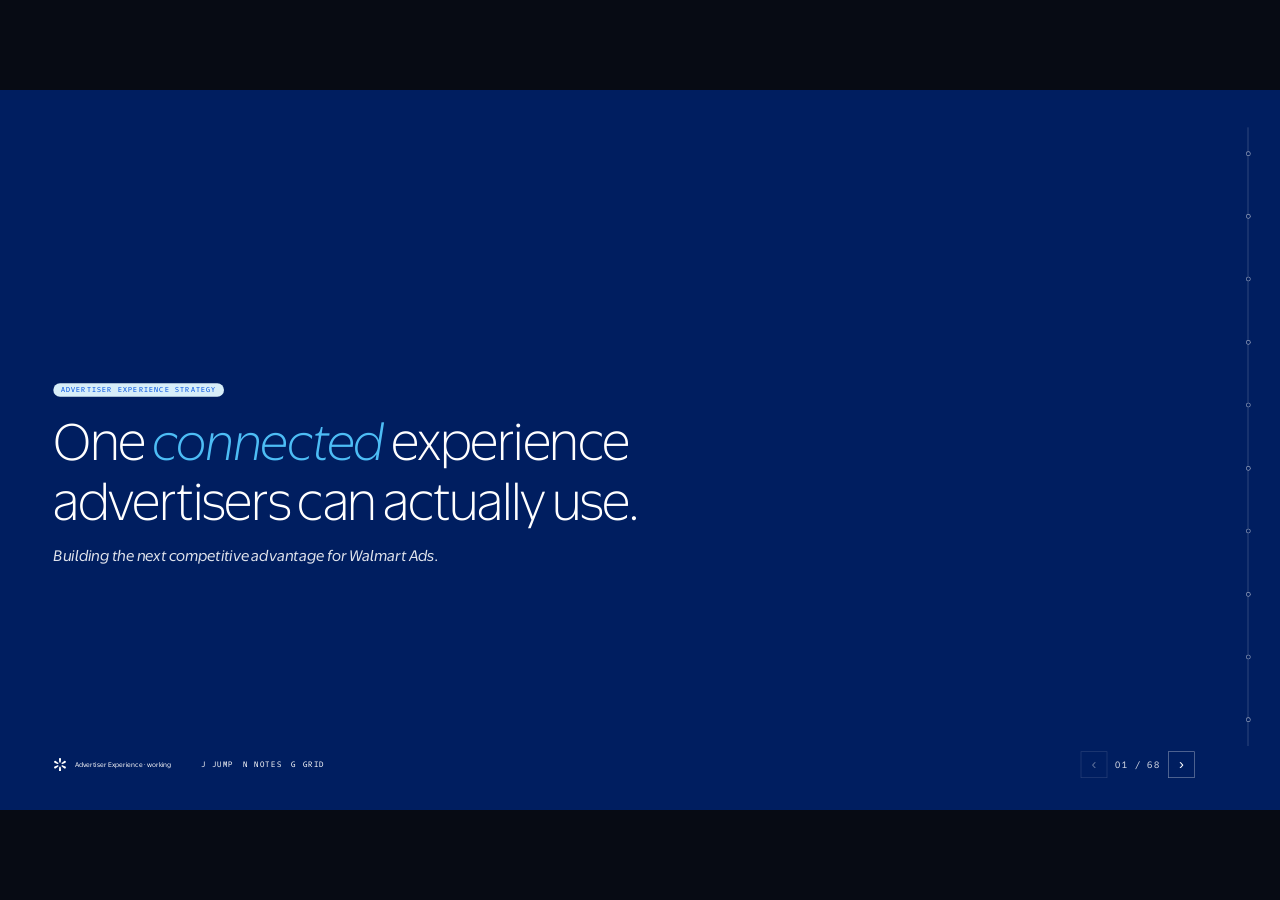
==== commit ed39e72e: "Publish aligned deck 2026-09-20-0116 Replace GitHub Pages with the working Advertiser Experience HTM" ====
--- a/docs/index.html
+++ b/docs/index.html
@@ -337,8 +337,9 @@
     align-items: flex-start;
     width: 100%;
   }
-  .slide-header .eyebrow { margin: 0 0 12px; }
-  .slide-header .pill { margin: 0 0 16px; }
+  .slide-header .eyebrow,
+  .slide-header .pill,
+  .slide-header .eyebrow--feature { margin: 0 0 23px; }
   .slide-header h1,
   .slide-header h2 { margin: 0; }
   .slide-header h1 + .sub,
@@ -458,44 +459,31 @@
     text-wrap: pretty;
   }
 
-  .eyebrow {
-    display: block;
-    font-family: var(--mono);
-    font-size: 11px;
-    font-weight: 400;
-    letter-spacing: 0.18em;
-    line-height: 1.2;
-    text-transform: uppercase;
-    color: var(--true);
-    background: none;
-    padding: 0;
-    border-radius: 0;
-    width: fit-content;
-    max-width: var(--title);
-    margin: 0;
-  }
+  .eyebrow,
+  .eyebrow--feature,
   .pill {
     display: inline-flex;
     align-items: center;
     justify-content: center;
     font-family: var(--mono);
-    font-size: 11px;
+    font-size: 10px;
     font-weight: 400;
-    letter-spacing: 0.16em;
+    letter-spacing: 0.18em;
     line-height: 1;
     text-align: center;
     text-transform: uppercase;
     white-space: nowrap;
     color: var(--true);
     background: #D7EEF9;
-    padding: 8px 14px;
+    padding: 5px 11px;
     border-radius: 999px;
     width: fit-content;
     max-width: var(--title);
     margin: 0;
   }
-  .navy .pill,
-  .navy .eyebrow {
+  .slide.navy .eyebrow,
+  .slide.navy .pill,
+  .slide.navy .eyebrow--feature {
     color: var(--true);
     background: #D7EEF9;
   }
@@ -1433,102 +1421,256 @@
   }
   .anatomy .shared p { font-size: 16px; line-height: 1.4; color: var(--muted); max-width: 48em; }
 
-  /* Slide 18 — Platform structure. Scoped. Does not change shared .anatomy or Slide 17. */
-  .platform-topo {
-    width: 100%;
-    max-width: none;
-    min-width: 0;
+  /* Slide 18 — Platform structure blueprint. Local. No connectors, no unified bar. */
+  .platform-blueprint {
     display: flex;
     flex-direction: column;
-    gap: 12px;
-  }
-  .platform-topo .cell {
-    border-top: 0;
-    padding-top: 0;
-  }
-  .platform-topo .doors .cell {
-    border-top: 0;
-  }
-  .platform-topo .cell::before {
+    gap: 32px;
+    width: 100%;
+    min-width: 0;
+  }
+  .platform-blueprint .lab {
+    font-family: var(--mono);
+    font-size: 11px;
+    letter-spacing: 0.14em;
+    text-transform: uppercase;
+    color: var(--true);
+    margin-bottom: 12px;
+  }
+  .platform-blueprint__doors {
+    display: grid;
+    grid-template-columns: repeat(2, minmax(0, 1fr));
+    gap: 0 48px;
+    width: 100%;
+    min-width: 0;
+  }
+  .platform-blueprint__door {
+    min-width: 0;
+    padding-top: 12px;
+    border-top: 1px solid var(--true);
+  }
+  .platform-blueprint__door h3 {
+    font-size: 18px;
+    font-weight: 500;
+    margin: 0;
+  }
+  .platform-blueprint__door p {
+    font-size: 15px;
+    line-height: 1.35;
+    color: var(--muted);
+    margin: 4px 0 0;
+  }
+  .platform-blueprint__cols {
+    display: grid;
+    grid-template-columns: repeat(5, minmax(0, 1fr));
+    grid-template-rows: auto auto repeat(7, auto);
+    grid-auto-flow: column;
+    column-gap: 24px;
+    width: 100%;
+    min-width: 0;
+  }
+  .platform-blueprint__col,
+  .platform-blueprint__caps {
+    display: contents;
+  }
+  .platform-blueprint__col h3 {
+    font-size: 18px;
+    font-weight: 500;
+    margin: 0 0 6px;
+    min-width: 0;
+  }
+  .platform-blueprint__col > p {
+    font-size: 15px;
+    line-height: 1.35;
+    color: var(--muted);
+    margin: 0 0 16px;
+    min-width: 0;
+  }
+  .platform-blueprint__caps li {
+    list-style: none;
+    margin: 0;
+    padding: 8px 0;
+    border-top: 1px solid var(--line);
+    font-size: 15px;
+    line-height: 1.3;
+    color: var(--ink);
+    min-width: 0;
+  }
+  .platform-blueprint__caps li:last-child {
+    border-bottom: 1px solid var(--line);
+  }
+
+  /* Slide 26 — Fit. Two tension spectra. Does not restyle shared .axes. */
+  .tension {
+    display: flex;
+    flex-direction: column;
+    gap: 48px;
+    width: 100%;
+    min-width: 0;
+  }
+  .tension__axis {
+    display: grid;
+    grid-template-columns: minmax(0, 1.05fr) minmax(280px, 0.9fr) minmax(0, 1.05fr);
+    gap: 8px 40px;
+    align-items: start;
+    width: 100%;
+    min-width: 0;
+  }
+  .tension__pole {
+    min-width: 0;
+  }
+  .tension__pole .ord {
+    display: block;
+    font-family: var(--mono);
+    font-size: 11px;
+    letter-spacing: 0.14em;
+    text-transform: uppercase;
+    color: var(--true);
+    margin-bottom: 8px;
+  }
+  .tension__pole h3 {
+    font-family: var(--display);
+    font-weight: 300;
+    font-size: 26px;
+    letter-spacing: -0.03em;
+    line-height: 1.2;
+    margin: 0 0 8px;
+  }
+  .tension__pole p {
+    font-size: 16px;
+    line-height: 1.4;
+    color: var(--muted);
+    margin: 0;
+  }
+  .tension__pole.is-end {
+    text-align: end;
+  }
+  .tension__rail {
+    align-self: start;
+    position: relative;
+    height: 1px;
+    margin-top: 32px;
+    background: var(--true);
+  }
+  .tension__rail::before,
+  .tension__rail::after {
     content: "";
-    display: block;
+    position: absolute;
+    top: 50%;
     width: 8px;
     height: 8px;
-    margin-bottom: 10px;
-    border: 1px solid var(--muted);
+    border: 1px solid var(--true);
     background: var(--paper);
-  }
-  .platform-topo .lab {
-    margin-bottom: 12px;
-  }
-  .platform-topo .doors,
-  .platform-topo .halls {
+    transform: translate(-50%, -50%);
+  }
+  .tension__rail::before { left: 0; }
+  .tension__rail::after { left: 100%; }
+
+  /* Slide 63 — Adaptive model. Four simultaneous dimensions, not four peers. */
+  .adapt-model {
     display: grid;
-    grid-template-columns: repeat(5, minmax(0, 1fr));
-    column-gap: 2%;
-  }
-  .platform-topo .doors .cell:nth-child(1) { grid-column: 1 / 3; }
-  .platform-topo .doors .cell:nth-child(2) { grid-column: 4 / 6; }
-  .platform-topo .topo-fan {
+    grid-template-columns: minmax(0, 1fr) 80px minmax(0, 1fr);
+    grid-template-rows: auto auto auto;
+    column-gap: 48px;
+    row-gap: 28px;
+    width: 100%;
+    min-width: 0;
+    align-items: center;
+  }
+  .adapt-model__dim {
+    min-width: 0;
+  }
+  .adapt-model__dim .ord {
+    display: block;
+    font-family: var(--mono);
+    font-size: 11px;
+    letter-spacing: 0.14em;
+    text-transform: uppercase;
+    color: var(--true);
+    margin-bottom: 8px;
+  }
+  .adapt-model__dim h3 {
+    font-family: var(--display);
+    font-weight: 300;
+    font-size: 26px;
+    letter-spacing: -0.03em;
+    line-height: 1.2;
+    margin: 0 0 8px;
+  }
+  .adapt-model__dim p {
+    font-size: 16px;
+    line-height: 1.4;
+    color: var(--muted);
+    margin: 0;
+  }
+  .adapt-model__who {
+    grid-column: 1 / -1;
+    justify-self: center;
+    text-align: center;
+  }
+  .adapt-model__who p,
+  .adapt-model__now p {
+    max-width: 36em;
+    margin-inline: auto;
+  }
+  .adapt-model__how {
+    grid-column: 1;
+    grid-row: 2;
+    justify-self: end;
+    text-align: end;
+  }
+  .adapt-model__how p,
+  .adapt-model__why p {
+    max-width: 28em;
+  }
+  .adapt-model__why {
+    grid-column: 3;
+    grid-row: 2;
+    justify-self: start;
+  }
+  .adapt-model__now {
+    grid-column: 1 / -1;
+    grid-row: 3;
+    justify-self: center;
+    text-align: center;
+  }
+  .adapt-model__core {
+    grid-column: 2;
+    grid-row: 2;
     position: relative;
-    display: block;
-    width: 100%;
-    height: 56px;
-    overflow: visible;
-    container-type: inline-size;
-  }
-  .platform-topo .fan-v,
-  .platform-topo .fan-d {
+    width: 80px;
+    height: 80px;
+    justify-self: center;
+  }
+  .adapt-model__core::before,
+  .adapt-model__core::after {
+    content: "";
     position: absolute;
+    background: var(--true);
+  }
+  .adapt-model__core::before {
+    left: 50%;
     top: 0;
-    background: var(--muted);
-    pointer-events: none;
-  }
-  .platform-topo .fan-v {
+    bottom: 0;
     width: 1px;
-    height: 56px;
-  }
-  .platform-topo .fan-d {
+    transform: translateX(-50%);
+  }
+  .adapt-model__core::after {
+    top: 50%;
+    left: 0;
+    right: 0;
     height: 1px;
-    width: hypot(20.4cqi, 56px);
-    transform-origin: 0 50%;
-  }
-  .platform-topo .fan-sc { left: 4px; }
-  .platform-topo .fan-ac { left: calc(61.2cqi + 4px); }
-  .platform-topo .fan-sc-disp {
-    left: 4px;
-    transform: rotate(atan(56px / 20.4cqi));
-  }
-  .platform-topo .fan-ac-dsp {
-    left: calc(61.2cqi + 4px);
-    transform: rotate(calc(180deg - atan(56px / 20.4cqi)));
-  }
-  .platform-topo .fan-ac-ins {
-    left: calc(61.2cqi + 4px);
-    transform: rotate(atan(56px / 20.4cqi));
-  }
-  .platform-topo .halls {
-    align-items: stretch;
-  }
-  .platform-topo .halls .cell {
-    display: flex;
-    flex-direction: column;
-    align-items: flex-start;
-    min-width: 0;
-  }
-  .platform-topo .halls .cell::after {
-    content: "";
-    display: block;
-    width: 1px;
-    height: 40px;
-    margin-top: 14px;
-    margin-bottom: 8px;
-    background: var(--muted);
-    flex: 0 0 auto;
-  }
-  .platform-topo .shared {
-    border-top: 1px solid var(--line);
-    padding-top: 16px;
+    transform: translateY(-50%);
+  }
+  .adapt-model__core b {
+    position: absolute;
+    left: 50%;
+    top: 50%;
+    width: 10px;
+    height: 10px;
+    border-radius: 50%;
+    background: var(--true);
+    transform: translate(-50%, -50%);
   }
 
   .equation {
@@ -2302,7 +2444,7 @@
     <section class="slide navy s-cover active" data-label="Cover">
     <div class="body">
       <div class="slide-header">
-<span class="pill">Advertiser Experience Strategy</span>
+<span class="pill eyebrow--feature">Advertiser Experience Strategy</span>
 <h1>One <em class="mark">connected</em> experience advertisers can actually use.</h1>
 <p class="sub">Building the next competitive advantage for Walmart Ads.</p>
       </div>
@@ -2773,34 +2915,53 @@
       </div>
       <div class="slide-content">
 <div class="slide-content-inner">
-<div class="anatomy platform-topo" role="img" aria-label="Seller Center and Ad Center sit above five media hallways. Shared capabilities sit underneath, reached differently from each hallway.">
+<div class="platform-blueprint" role="img" aria-label="Two front doors sit above five media hallways. The same capability types are duplicated under each hallway.">
         <div>
           <div class="lab">Front doors</div>
-          <div class="doors">
-            <div class="cell"><h3>Seller Center</h3><p>Marketplace sellers start here, then route into enterprise workflows.</p></div>
-            <div class="cell"><h3>Ad Center</h3><p>Main self-service platform, spanning several product generations at once.</p></div>
+          <div class="platform-blueprint__doors">
+            <div class="platform-blueprint__door"><h3>Seller Center</h3><p>Marketplace sellers start here, then route into enterprise workflows.</p></div>
+            <div class="platform-blueprint__door"><h3>Ad Center</h3><p>Main self-service platform, spanning several product generations at once.</p></div>
           </div>
         </div>
-        <div class="topo-fan" aria-hidden="true">
-          <span class="fan-v fan-sc"></span>
-          <span class="fan-d fan-sc-disp"></span>
-          <span class="fan-d fan-ac-dsp"></span>
-          <span class="fan-v fan-ac"></span>
-          <span class="fan-d fan-ac-ins"></span>
-        </div>
         <div>
-          <div class="lab">Media hallways</div>
-          <div class="halls">
-            <div class="cell"><h3>Sponsored</h3><p>Separate object model and tables</p></div>
-            <div class="cell"><h3>Display</h3><p>Separate navigation and Living Design foundation</p></div>
-            <div class="cell"><h3>Walmart DSP</h3><p>Separate identity, access, and reporting</p></div>
-            <div class="cell"><h3>Offsite</h3><p>Reconciled by hand</p></div>
-            <div class="cell"><h3>In-Store</h3><p>Distinct creative and planning</p></div>
+          <div class="lab">Five hallways · same capability types, named again in each</div>
+          <div class="platform-blueprint__cols">
+            <div class="platform-blueprint__col">
+              <h3>Sponsored</h3>
+              <p>Separate object model and tables</p>
+              <ul class="platform-blueprint__caps">
+                <li>Identity</li><li>Creative</li><li>Audience</li><li>Catalog</li><li>Planning</li><li>Measurement</li><li>Reporting</li>
+              </ul>
+            </div>
+            <div class="platform-blueprint__col">
+              <h3>Display</h3>
+              <p>Separate navigation and Living Design foundation</p>
+              <ul class="platform-blueprint__caps">
+                <li>Identity</li><li>Creative</li><li>Audience</li><li>Catalog</li><li>Planning</li><li>Measurement</li><li>Reporting</li>
+              </ul>
+            </div>
+            <div class="platform-blueprint__col">
+              <h3>Walmart DSP</h3>
+              <p>Separate identity, access, and reporting</p>
+              <ul class="platform-blueprint__caps">
+                <li>Identity</li><li>Creative</li><li>Audience</li><li>Catalog</li><li>Planning</li><li>Measurement</li><li>Reporting</li>
+              </ul>
+            </div>
+            <div class="platform-blueprint__col">
+              <h3>Offsite</h3>
+              <p>Reconciled by hand</p>
+              <ul class="platform-blueprint__caps">
+                <li>Identity</li><li>Creative</li><li>Audience</li><li>Catalog</li><li>Planning</li><li>Measurement</li><li>Reporting</li>
+              </ul>
+            </div>
+            <div class="platform-blueprint__col">
+              <h3>In-Store</h3>
+              <p>Distinct creative and planning</p>
+              <ul class="platform-blueprint__caps">
+                <li>Identity</li><li>Creative</li><li>Audience</li><li>Catalog</li><li>Planning</li><li>Measurement</li><li>Reporting</li>
+              </ul>
+            </div>
           </div>
-        </div>
-        <div class="shared">
-          <h3>Shared capabilities, reached differently</h3>
-          <p>Identity, creative, audience, catalog, planning, measurement, reporting. Named and duplicated per hallway.</p>
         </div>
       </div>
       </div>
@@ -3039,27 +3200,33 @@
       </div>
       <div class="slide-content">
 <div class="slide-content-inner">
-<div class="axes" role="img" aria-label="Two axes: guidance versus control, and shared standards versus expert flexibility.">
-        <article>
-          <span class="ord">Guidance</span>
-          <h3>Show the next step</h3>
-          <p>Guided workflows for launch, learning, and moments when the cost of a wrong decision is high.</p>
-        </article>
-        <article>
-          <span class="ord">Control</span>
-          <h3>Stay out of the way</h3>
-          <p>Bulk operations, expert editing, and portfolio tools for people who already know the job.</p>
-        </article>
-        <article>
-          <span class="ord">Standardization</span>
-          <h3>One system to learn</h3>
-          <p>Shared language, components, and metrics so work transfers from hallway to hallway.</p>
-        </article>
-        <article>
-          <span class="ord">Expert flexibility</span>
-          <h3>Depth where it earns it</h3>
-          <p>Channel-specific controls remain available without becoming a second platform to relearn.</p>
-        </article>
+<div class="tension" role="img" aria-label="Two independent tensions: guidance versus control, and shared standards versus expert flexibility.">
+        <div class="tension__axis">
+          <article class="tension__pole">
+            <span class="ord">Guidance</span>
+            <h3>Show the next step</h3>
+            <p>Guided workflows for launch, learning, and moments when the cost of a wrong decision is high.</p>
+          </article>
+          <div class="tension__rail" aria-hidden="true"></div>
+          <article class="tension__pole is-end">
+            <span class="ord">Control</span>
+            <h3>Stay out of the way</h3>
+            <p>Bulk operations, expert editing, and portfolio tools for people who already know the job.</p>
+          </article>
+        </div>
+        <div class="tension__axis">
+          <article class="tension__pole">
+            <span class="ord">Standardization</span>
+            <h3>One system to learn</h3>
+            <p>Shared language, components, and metrics so work transfers from hallway to hallway.</p>
+          </article>
+          <div class="tension__rail" aria-hidden="true"></div>
+          <article class="tension__pole is-end">
+            <span class="ord">Expert flexibility</span>
+            <h3>Depth where it earns it</h3>
+            <p>Channel-specific controls remain available without becoming a second platform to relearn.</p>
+          </article>
+        </div>
       </div>
       </div>
       </div>
@@ -4003,7 +4170,7 @@
   <section class="slide navy s-close" data-label="Thank you">
     <div class="body">
       <div class="slide-header">
-<span class="pill">Closing</span>
+<span class="pill eyebrow--feature">Closing</span>
 <h1>Unify Walmart Ads <em class="mark">first</em>.</h1>
 <p class="sub">Unify the core, then extend.</p>
       </div>
@@ -4070,25 +4237,28 @@
       </div>
       <div class="slide-content">
 <div class="slide-content-inner">
-<div class="stack" role="img" aria-label="The platform adapts across who, how, why, and now.">
-          <div class="exp n4">
-            <div>
-              <h3>Who</h3>
-              <p>Customer + role. Enterprise, mid-market, agency, 3P seller, non-endemic, internal — and media buyer, analyst, executive, account manager.</p>
-            </div>
-            <div>
-              <h3>How</h3>
-              <p>Service model. Self-serve, managed service, hybrid, 3P API, partner integration. Autonomy versus collaboration.</p>
-            </div>
-            <div>
-              <h3>Why</h3>
-              <p>Goal + job. Launch a product, increase ROAS, grow share, acquire customers — then plan, activate, measure, optimize, report.</p>
-            </div>
-            <div>
-              <h3>Now</h3>
-              <p>Context + next. New user, holiday, budget exhausted, declining performance. Recommend the next best action from real behavior.</p>
-            </div>
-          </div>
+<div class="adapt-model" role="img" aria-label="The platform adapts across four simultaneous dimensions: who, how, why, and now.">
+          <article class="adapt-model__dim adapt-model__who">
+            <span class="ord">Who</span>
+            <h3>Customer + role</h3>
+            <p>Enterprise, mid-market, agency, 3P seller, non-endemic, internal — and media buyer, analyst, executive, account manager.</p>
+          </article>
+          <article class="adapt-model__dim adapt-model__how">
+            <span class="ord">How</span>
+            <h3>Service model</h3>
+            <p>Self-serve, managed service, hybrid, 3P API, partner integration. Autonomy versus collaboration.</p>
+          </article>
+          <div class="adapt-model__core" aria-hidden="true"><b></b></div>
+          <article class="adapt-model__dim adapt-model__why">
+            <span class="ord">Why</span>
+            <h3>Goal + job</h3>
+            <p>Launch a product, increase ROAS, grow share, acquire customers — then plan, activate, measure, optimize, report.</p>
+          </article>
+          <article class="adapt-model__dim adapt-model__now">
+            <span class="ord">Now</span>
+            <h3>Context + next</h3>
+            <p>New user, holiday, budget exhausted, declining performance. Recommend the next best action from real behavior.</p>
+          </article>
         </div>
       </div>
       </div>
@@ -4434,7 +4604,7 @@
   }
 
   function enterTargets() {
-    return "h1, h2, .sub, .lede, .pill, .eyebrow, .chap-no, .row, .card, .metric, .step, .item, .person, .node, .anatomy .cell, .principles article, .ev, .spine article, .burden .layer, .paths .stop, .equation .box, .trust-sys .pair, .stack .exp div, .inherit .kids span, .chain article, .hero-metric .hero, .hero-metric .metric, .root-split article, .say .from, .spectrum-field, .axes article, .loop article, .nest .band, .life article, .formula .box, .ask-row .item, .now-reuse article, .fromto .pair, .pull, .quote-grid q, .screen, .org .person, .chip-groups > div, .cols > div, .seq-block, .chips, .ask > div, blockquote, .figure, .tbl, .assertion";
+    return "h1, h2, .sub, .lede, .pill, .eyebrow, .chap-no, .row, .card, .metric, .step, .item, .person, .node, .anatomy .cell, .principles article, .ev, .spine article, .burden .layer, .paths .stop, .equation .box, .trust-sys .pair, .stack .exp div, .inherit .kids span, .chain article, .hero-metric .hero, .hero-metric .metric, .root-split article, .say .from, .spectrum-field, .axes article, .loop article, .nest .band, .life article, .formula .box, .ask-row .item, .now-reuse article, .fromto .pair, .pull, .quote-grid q, .screen, .org .person, .chip-groups > div, .cols > div, .seq-block, .chips, .ask > div, blockquote, .figure, .tbl, .assertion, .platform-blueprint__door, .platform-blueprint__col, .tension__axis, .adapt-model__dim, .adapt-model__core";
   }
   function settleEnter(slide) {
     if (!slide || typeof gsap === "undefined") return;
@@ -4453,7 +4623,7 @@
     const tl = gsap.timeline({ defaults: { ease: "expo.out", duration: 0.72 } });
     enterTl = tl;
     const rows = Array.from(slide.querySelectorAll(".row"));
-    const cards = Array.from(slide.querySelectorAll(".card, .metric, .step, .item, .person, .node, .anatomy .cell, .principles article, .ev, .spine article, .burden .layer, .paths .stop, .equation .box, .trust-sys .pair, .stack .exp div, .inherit .kids span, .chain article, .hero-metric .hero, .hero-metric .metric, .root-split article, .spectrum-field, .axes article, .loop article, .nest .band, .life article, .formula .box, .now-reuse article, .fromto .pair, .pull, .quote-grid q, .screen, .org .person, .chip-groups > div, .cols > div, .seq-block, .chips, .tbl, .assertion"));
+    const cards = Array.from(slide.querySelectorAll(".card, .metric, .step, .item, .person, .node, .anatomy .cell, .principles article, .ev, .spine article, .burden .layer, .paths .stop, .equation .box, .trust-sys .pair, .stack .exp div, .inherit .kids span, .chain article, .hero-metric .hero, .hero-metric .metric, .root-split article, .spectrum-field, .axes article, .loop article, .nest .band, .life article, .formula .box, .now-reuse article, .fromto .pair, .pull, .quote-grid q, .screen, .org .person, .chip-groups > div, .cols > div, .seq-block, .chips, .tbl, .assertion, .platform-blueprint__door, .platform-blueprint__col, .tension__axis, .adapt-model__dim, .adapt-model__core"));
     const asks = Array.from(slide.querySelectorAll(".ask > div"));
     const quote = slide.querySelector("blockquote");
     const pill = slide.querySelector(".pill, .eyebrow, .chap-no");
--- a/docs/theme/optional-editorial-blue.css
+++ b/docs/theme/optional-editorial-blue.css
@@ -25,34 +25,51 @@
   --cover-title: var(--measure-cover-title);
 }
 
-/* House chip / pill — brand layer only. Kit core eyebrow stays generic. */
-.navy .pill,
-.navy .eyebrow {
-  color: var(--true);
-  background: #D7EEF9;
-}
+/* Eyebrow system — brand layer only.
+   .eyebrow IS the Feature tonal pill. Cover .pill / .eyebrow--feature
+   and section-divider .chap-no share this ruleset so they stay identical
+   (no double padding, not a full-width bar).
+   23px header gap replaces 16px so title Y stays put after pill height 27→20.
+   Quote slides keep the archetypes zero-margin pin; do not force 23px there. */
 
-.slide.navy .chap-no {
-  color: var(--everyday);
-}
-
-.pill {
+.eyebrow,
+.eyebrow--feature,
+.pill,
+.chap-no {
   display: inline-flex;
   align-items: center;
   justify-content: center;
   font-family: var(--mono);
-  font-size: 11px;
+  font-size: 10px;
   font-weight: 400;
-  letter-spacing: 0.16em;
+  letter-spacing: 0.18em;
   line-height: 1;
   text-align: center;
   text-transform: uppercase;
   white-space: nowrap;
   color: var(--true);
   background: #D7EEF9;
-  padding: 8px 14px;
+  padding: 5px 11px;
   border-radius: 999px;
   width: fit-content;
   max-width: var(--title);
-  margin: 0;
 }
+
+.slide-header .eyebrow,
+.slide-header .pill,
+.slide-header .eyebrow--feature,
+.slide-header .chap-no,
+.slide.s-ls .slide-header .eyebrow,
+.slide.s-ls .slide-header .pill,
+.slide.s-ls .slide-header .eyebrow--feature,
+.slide.s-ls .slide-header .chap-no {
+  margin: 0 0 23px;
+}
+
+.slide.navy .eyebrow,
+.slide.navy .eyebrow--feature,
+.slide.navy .pill,
+.slide.navy .chap-no {
+  color: var(--true);
+  background: #D7EEF9;
+}
--- a/docs/theme/optional-editorial-blue.css
+++ b/docs/theme/optional-editorial-blue.css
@@ -25,34 +25,51 @@
   --cover-title: var(--measure-cover-title);
 }
 
-/* House chip / pill — brand layer only. Kit core eyebrow stays generic. */
-.navy .pill,
-.navy .eyebrow {
-  color: var(--true);
-  background: #D7EEF9;
-}
+/* Eyebrow system — brand layer only.
+   .eyebrow IS the Feature tonal pill. Cover .pill / .eyebrow--feature
+   and section-divider .chap-no share this ruleset so they stay identical
+   (no double padding, not a full-width bar).
+   23px header gap replaces 16px so title Y stays put after pill height 27→20.
+   Quote slides keep the archetypes zero-margin pin; do not force 23px there. */
 
-.slide.navy .chap-no {
-  color: var(--everyday);
-}
-
-.pill {
+.eyebrow,
+.eyebrow--feature,
+.pill,
+.chap-no {
   display: inline-flex;
   align-items: center;
   justify-content: center;
   font-family: var(--mono);
-  font-size: 11px;
+  font-size: 10px;
   font-weight: 400;
-  letter-spacing: 0.16em;
+  letter-spacing: 0.18em;
   line-height: 1;
   text-align: center;
   text-transform: uppercase;
   white-space: nowrap;
   color: var(--true);
   background: #D7EEF9;
-  padding: 8px 14px;
+  padding: 5px 11px;
   border-radius: 999px;
   width: fit-content;
   max-width: var(--title);
-  margin: 0;
 }
+
+.slide-header .eyebrow,
+.slide-header .pill,
+.slide-header .eyebrow--feature,
+.slide-header .chap-no,
+.slide.s-ls .slide-header .eyebrow,
+.slide.s-ls .slide-header .pill,
+.slide.s-ls .slide-header .eyebrow--feature,
+.slide.s-ls .slide-header .chap-no {
+  margin: 0 0 23px;
+}
+
+.slide.navy .eyebrow,
+.slide.navy .eyebrow--feature,
+.slide.navy .pill,
+.slide.navy .chap-no {
+  color: var(--true);
+  background: #D7EEF9;
+}
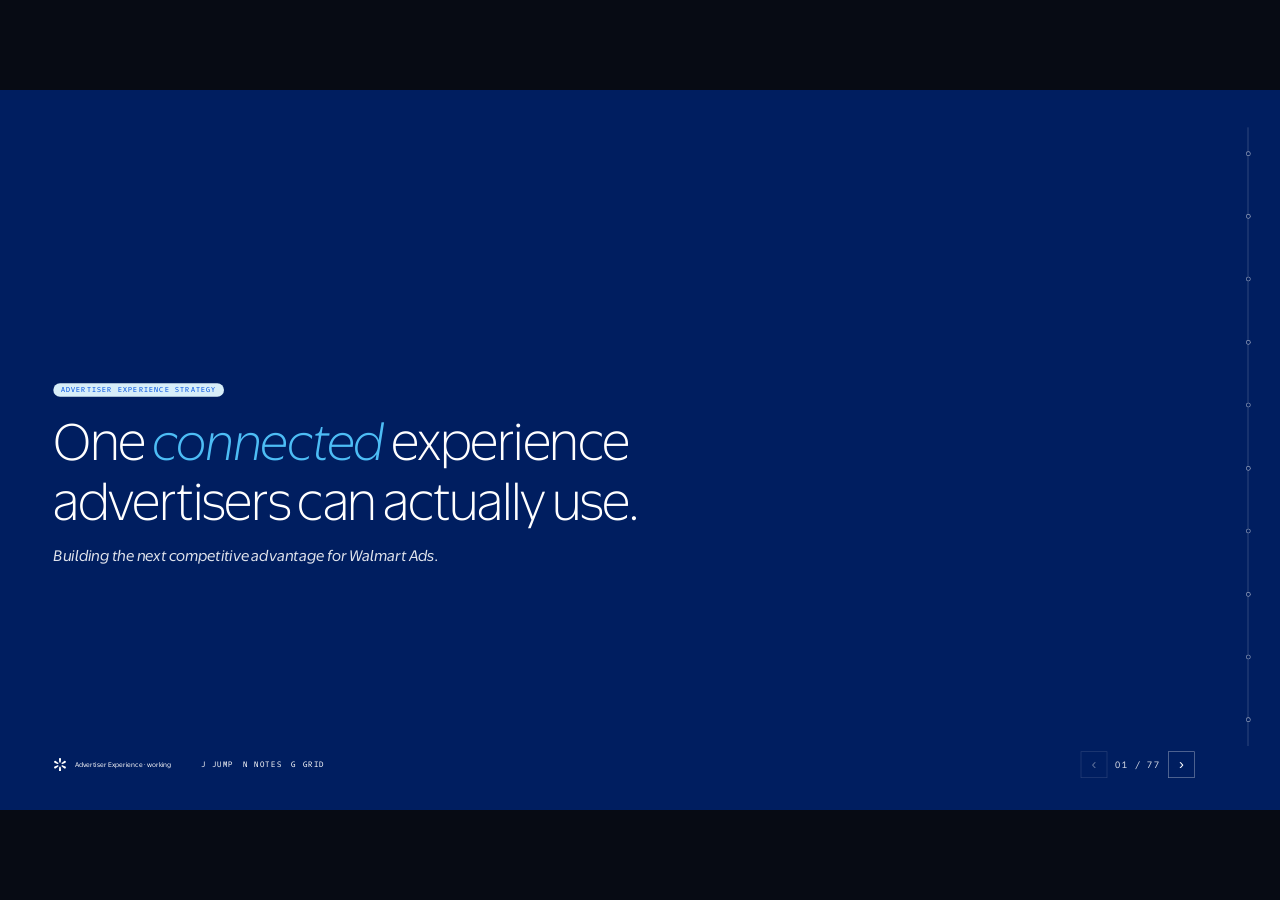
==== commit 58ef0a8d: "Publish aligned deck 2026-09-20-0159 Replace GitHub Pages with the working Advertiser Experience HTM" ====
--- a/docs/index.html
+++ b/docs/index.html
@@ -1425,8 +1425,9 @@
   .platform-blueprint {
     display: flex;
     flex-direction: column;
-    gap: 32px;
-    width: 100%;
+    gap: 48px;
+    width: 68%;
+    max-width: 1180px;
     min-width: 0;
   }
   .platform-blueprint .lab {
@@ -1458,61 +1459,91 @@
     font-size: 15px;
     line-height: 1.35;
     color: var(--muted);
-    margin: 4px 0 0;
+    margin: 8px 0 0;
+  }
+  .platform-blueprint__key {
+    display: flex;
+    flex-wrap: wrap;
+    gap: 8px 24px;
+    list-style: none;
+    margin: 0;
+    padding: 0;
+  }
+  .platform-blueprint__key li {
+    display: flex;
+    align-items: center;
+    gap: 8px;
+    font-size: 15px;
+    line-height: 1.3;
+    color: var(--ink);
+    min-width: 0;
+  }
+  .platform-blueprint__key i {
+    display: block;
+    width: 8px;
+    height: 8px;
+    background: var(--true);
+    flex-shrink: 0;
   }
   .platform-blueprint__cols {
     display: grid;
     grid-template-columns: repeat(5, minmax(0, 1fr));
-    grid-template-rows: auto auto repeat(7, auto);
-    grid-auto-flow: column;
     column-gap: 24px;
     width: 100%;
     min-width: 0;
   }
-  .platform-blueprint__col,
-  .platform-blueprint__caps {
-    display: contents;
+  .platform-blueprint__col {
+    min-width: 0;
   }
   .platform-blueprint__col h3 {
     font-size: 18px;
     font-weight: 500;
-    margin: 0 0 6px;
+    margin: 0 0 8px;
     min-width: 0;
   }
   .platform-blueprint__col > p {
     font-size: 15px;
     line-height: 1.35;
     color: var(--muted);
-    margin: 0 0 16px;
+    margin: 0 0 12px;
     min-width: 0;
   }
-  .platform-blueprint__caps li {
+  .platform-blueprint__sig {
+    display: flex;
+    flex-wrap: nowrap;
+    gap: 8px;
     list-style: none;
     margin: 0;
-    padding: 8px 0;
+    padding: 12px 0 0;
     border-top: 1px solid var(--line);
-    font-size: 15px;
-    line-height: 1.3;
-    color: var(--ink);
-    min-width: 0;
-  }
-  .platform-blueprint__caps li:last-child {
-    border-bottom: 1px solid var(--line);
+  }
+  .platform-blueprint__sig li {
+    width: 8px;
+    height: 8px;
+    background: var(--true);
+    flex: 0 0 8px;
   }
 
   /* Slide 26 — Fit. Two tension spectra. Does not restyle shared .axes. */
   .tension {
     display: flex;
     flex-direction: column;
-    gap: 48px;
+    gap: 80px;
+    width: 72%;
+    max-width: 1240px;
+    min-width: 0;
+  }
+  .tension__axis {
+    display: flex;
+    flex-direction: column;
+    gap: 16px;
     width: 100%;
     min-width: 0;
   }
-  .tension__axis {
+  .tension__ends {
     display: grid;
-    grid-template-columns: minmax(0, 1.05fr) minmax(280px, 0.9fr) minmax(0, 1.05fr);
-    gap: 8px 40px;
-    align-items: start;
+    grid-template-columns: minmax(0, 1fr) minmax(0, 1fr);
+    gap: 64px;
     width: 100%;
     min-width: 0;
   }
@@ -1534,7 +1565,7 @@
     font-size: 26px;
     letter-spacing: -0.03em;
     line-height: 1.2;
-    margin: 0 0 8px;
+    margin: 0 0 12px;
   }
   .tension__pole p {
     font-size: 16px;
@@ -1546,36 +1577,33 @@
     text-align: end;
   }
   .tension__rail {
-    align-self: start;
     position: relative;
-    height: 1px;
-    margin-top: 32px;
-    background: var(--true);
+    height: 8px;
+    background: linear-gradient(var(--true), var(--true)) no-repeat center / 100% 1px;
   }
   .tension__rail::before,
   .tension__rail::after {
     content: "";
     position: absolute;
-    top: 50%;
+    top: 0;
     width: 8px;
     height: 8px;
     border: 1px solid var(--true);
     background: var(--paper);
-    transform: translate(-50%, -50%);
   }
   .tension__rail::before { left: 0; }
-  .tension__rail::after { left: 100%; }
+  .tension__rail::after { right: 0; }
 
   /* Slide 63 — Adaptive model. Four simultaneous dimensions, not four peers. */
   .adapt-model {
     display: grid;
-    grid-template-columns: minmax(0, 1fr) 80px minmax(0, 1fr);
+    grid-template-columns: minmax(0, 0.82fr) minmax(300px, 1.15fr) minmax(0, 0.82fr);
     grid-template-rows: auto auto auto;
-    column-gap: 48px;
-    row-gap: 28px;
+    column-gap: 40px;
+    row-gap: 40px;
     width: 100%;
     min-width: 0;
-    align-items: center;
+    align-items: start;
   }
   .adapt-model__dim {
     min-width: 0;
@@ -1592,7 +1620,7 @@
   .adapt-model__dim h3 {
     font-family: var(--display);
     font-weight: 300;
-    font-size: 26px;
+    font-size: 28px;
     letter-spacing: -0.03em;
     line-height: 1.2;
     margin: 0 0 8px;
@@ -1602,75 +1630,57 @@
     line-height: 1.4;
     color: var(--muted);
     margin: 0;
+    max-width: 22em;
   }
   .adapt-model__who {
-    grid-column: 1 / -1;
-    justify-self: center;
-    text-align: center;
-  }
-  .adapt-model__who p,
-  .adapt-model__now p {
-    max-width: 36em;
-    margin-inline: auto;
+    grid-column: 2;
+    grid-row: 1;
   }
   .adapt-model__how {
     grid-column: 1;
     grid-row: 2;
     justify-self: end;
-    text-align: end;
-  }
-  .adapt-model__how p,
-  .adapt-model__why p {
-    max-width: 28em;
+    width: min(100%, 22em);
+    padding-top: 24px;
   }
   .adapt-model__why {
     grid-column: 3;
     grid-row: 2;
     justify-self: start;
+    width: min(100%, 22em);
+    padding-top: 24px;
   }
   .adapt-model__now {
-    grid-column: 1 / -1;
+    grid-column: 2;
     grid-row: 3;
-    justify-self: center;
-    text-align: center;
   }
   .adapt-model__core {
     grid-column: 2;
     grid-row: 2;
     position: relative;
-    width: 80px;
-    height: 80px;
-    justify-self: center;
-  }
-  .adapt-model__core::before,
+    display: flex;
+    align-items: center;
+    justify-content: center;
+    min-height: 160px;
+    padding: 24px 16px 16px;
+    text-align: center;
+  }
   .adapt-model__core::after {
     content: "";
     position: absolute;
+    left: 24px;
+    right: 24px;
+    bottom: 0;
+    height: 1px;
     background: var(--true);
   }
-  .adapt-model__core::before {
-    left: 50%;
-    top: 0;
-    bottom: 0;
-    width: 1px;
-    transform: translateX(-50%);
-  }
-  .adapt-model__core::after {
-    top: 50%;
-    left: 0;
-    right: 0;
-    height: 1px;
-    transform: translateY(-50%);
-  }
   .adapt-model__core b {
-    position: absolute;
-    left: 50%;
-    top: 50%;
-    width: 10px;
-    height: 10px;
-    border-radius: 50%;
-    background: var(--true);
-    transform: translate(-50%, -50%);
+    font-family: var(--display);
+    font-weight: 300;
+    font-size: 36px;
+    letter-spacing: -0.03em;
+    line-height: 1.15;
+    color: var(--ink);
   }
 
   .equation {
@@ -1772,80 +1782,94 @@
     width: 100%;
   }
 
-  /* Slide 17 — Advertiser Journey. Scoped. Does not change shared .paths. */
-  .slide[data-label="Hallways"] .journey-contrast {
-    width: 100%;
-    max-width: none;
+  /* PATH grammar — Hallways (re-frozen) + Sequence. Does not change shared .paths. */
+  .slide[data-label="Hallways"] .journey-contrast,
+  .slide[data-label="Sequence"] .path-contrast {
+    width: 72%;
+    max-width: 1240px;
     min-width: 0;
-  }
-  .slide[data-label="Hallways"] .journey-contrast .paths .flow {
+    gap: 80px;
+  }
+  .slide[data-label="Hallways"] .journey-contrast .paths,
+  .slide[data-label="Sequence"] .path-contrast .paths {
+    gap: 16px;
+  }
+  .slide[data-label="Hallways"] .journey-contrast .paths .flow,
+  .slide[data-label="Sequence"] .path-contrast .paths .flow {
     position: relative;
     align-items: start;
   }
-  .slide[data-label="Hallways"] .journey-contrast .stop {
+  .slide[data-label="Hallways"] .journey-contrast .stop,
+  .slide[data-label="Sequence"] .path-contrast .stop,
+  .slide[data-label="Rock 04"] .paths.is-one .stop {
     display: block;
+    position: relative;
     border-top: 0;
     padding: 0;
+    padding-inline-end: 0;
     min-width: 0;
   }
   .slide[data-label="Hallways"] .journey-contrast .stop::before,
-  .slide[data-label="Hallways"] .journey-contrast .stop::after {
+  .slide[data-label="Hallways"] .journey-contrast .stop::after,
+  .slide[data-label="Sequence"] .path-contrast .stop::before,
+  .slide[data-label="Sequence"] .path-contrast .stop::after,
+  .slide[data-label="Rock 04"] .paths.is-one .stop::before,
+  .slide[data-label="Rock 04"] .paths.is-one .stop::after {
     display: none;
   }
-  .slide[data-label="Hallways"] .journey-contrast .stop h3 {
+  .slide[data-label="Hallways"] .journey-contrast .stop h3,
+  .slide[data-label="Sequence"] .path-contrast .stop h3,
+  .slide[data-label="Rock 04"] .paths.is-one .stop h3 {
     font-size: 18px;
     font-weight: 500;
-    margin: 0 0 6px;
-  }
-  .slide[data-label="Hallways"] .journey-contrast .stop p {
+    margin: 0 0 8px;
+  }
+  .slide[data-label="Hallways"] .journey-contrast .stop p,
+  .slide[data-label="Sequence"] .path-contrast .stop p,
+  .slide[data-label="Rock 04"] .paths.is-one .stop p {
     font-size: 15px;
     line-height: 1.35;
     color: var(--muted);
     margin: 0;
   }
 
-  .slide[data-label="Hallways"] .journey-contrast .is-broken .flow {
-    gap: 0 40px;
+  .slide[data-label="Hallways"] .journey-contrast .is-broken .flow,
+  .slide[data-label="Sequence"] .path-contrast .is-broken .flow {
+    gap: 0 32px;
     min-height: 0;
   }
-  .slide[data-label="Hallways"] .journey-contrast .is-broken .stop {
-    position: relative;
-  }
-  .slide[data-label="Hallways"] .journey-contrast .is-broken .stop:nth-child(1) { margin-top: 0; }
-  .slide[data-label="Hallways"] .journey-contrast .is-broken .stop:nth-child(2) { margin-top: 28px; }
-  .slide[data-label="Hallways"] .journey-contrast .is-broken .stop:nth-child(3) { margin-top: 8px; }
-  .slide[data-label="Hallways"] .journey-contrast .is-broken .stop:nth-child(4) { margin-top: 36px; }
-  .slide[data-label="Hallways"] .journey-contrast .is-broken .stop:nth-child(5) { margin-top: 16px; }
-  .slide[data-label="Hallways"] .journey-contrast .is-broken .stop::before {
+  .slide[data-label="Hallways"] .journey-contrast .is-broken .stop::before,
+  .slide[data-label="Sequence"] .path-contrast .is-broken .stop::before {
     content: "";
     display: block;
     width: 8px;
     height: 8px;
-    margin-bottom: 10px;
+    margin-bottom: 16px;
     border: 1px solid var(--muted);
     background: var(--paper);
   }
-  .slide[data-label="Hallways"] .journey-contrast .is-broken .stop:not(:last-child)::after {
+  .slide[data-label="Hallways"] .journey-contrast .is-broken .stop:not(:last-child)::after,
+  .slide[data-label="Sequence"] .path-contrast .is-broken .stop:not(:last-child)::after {
     content: "";
     display: block;
     position: absolute;
     top: 3px;
-    left: 10px;
-    width: calc(100% + 14px);
+    left: 24px;
+    width: calc(100% - 48px);
     height: 1px;
     background: var(--muted);
-    transform-origin: 0 50%;
-  }
-  .slide[data-label="Hallways"] .journey-contrast .is-broken .stop:nth-child(1)::after { transform: rotate(6deg); }
-  .slide[data-label="Hallways"] .journey-contrast .is-broken .stop:nth-child(2)::after { transform: rotate(-5deg); }
-  .slide[data-label="Hallways"] .journey-contrast .is-broken .stop:nth-child(3)::after { transform: rotate(7deg); }
-  .slide[data-label="Hallways"] .journey-contrast .is-broken .stop:nth-child(4)::after { transform: rotate(-5deg); }
-
-  .slide[data-label="Hallways"] .journey-contrast .is-one .flow {
-    gap: 0 24px;
+  }
+
+  .slide[data-label="Hallways"] .journey-contrast .is-one .flow,
+  .slide[data-label="Sequence"] .path-contrast .is-one .flow,
+  .slide[data-label="Rock 04"] .paths.is-one .flow {
+    gap: 0 32px;
     padding-top: 0;
-  }
-  .slide[data-label="Hallways"] .journey-contrast .is-one .flow::before {
+    position: relative;
+  }
+  .slide[data-label="Hallways"] .journey-contrast .is-one .flow::before,
+  .slide[data-label="Sequence"] .path-contrast .is-one .flow::before,
+  .slide[data-label="Rock 04"] .paths.is-one .flow::before {
     content: "";
     display: block;
     position: absolute;
@@ -1855,7 +1879,9 @@
     height: 2px;
     background: var(--true);
   }
-  .slide[data-label="Hallways"] .journey-contrast .is-one .stop::before {
+  .slide[data-label="Hallways"] .journey-contrast .is-one .stop::before,
+  .slide[data-label="Sequence"] .path-contrast .is-one .stop::before,
+  .slide[data-label="Rock 04"] .paths.is-one .stop::before {
     content: "";
     display: block;
     position: relative;
@@ -1866,8 +1892,233 @@
     border-radius: 50%;
     background: var(--true);
   }
-  .slide[data-label="Hallways"] .journey-contrast .is-one .stop {
+  .slide[data-label="Hallways"] .journey-contrast .is-one .stop,
+  .slide[data-label="Sequence"] .path-contrast .is-one .stop,
+  .slide[data-label="Rock 04"] .paths.is-one .stop {
     border-top: 0;
+  }
+
+  /* One-to-many inheritance — Leverage, Foundation, Rock 01. Local. */
+  .inherit-branch {
+    display: flex;
+    flex-direction: column;
+    gap: 0;
+    width: 70%;
+    max-width: 1200px;
+    min-width: 0;
+  }
+  .inherit-branch .lab {
+    font-family: var(--mono);
+    font-size: 11px;
+    letter-spacing: 0.14em;
+    text-transform: uppercase;
+    color: var(--true);
+    margin: 0 0 12px;
+  }
+  .inherit-branch .lab + .lab,
+  .inherit-branch .cap + .lab {
+    margin-top: 32px;
+  }
+  .inherit-branch .cap {
+    font-family: var(--display);
+    font-weight: 300;
+    font-size: 32px;
+    letter-spacing: -0.03em;
+    line-height: 1.2;
+    padding-bottom: 16px;
+    border-bottom: 1px solid var(--true);
+  }
+  .inherit-branch .cap h3 {
+    font-family: var(--display);
+    font-weight: 300;
+    font-size: 28px;
+    letter-spacing: -0.03em;
+    margin: 0 0 8px;
+  }
+  .inherit-branch .cap p {
+    font-size: 16px;
+    line-height: 1.4;
+    color: var(--muted);
+    margin: 0;
+    font-weight: 400;
+  }
+  .inherit-branch .kids {
+    display: grid;
+    grid-template-columns: repeat(auto-fit, minmax(0, 1fr));
+    gap: 0 24px;
+    width: 100%;
+    min-width: 0;
+  }
+  .inherit-branch .kids span,
+  .inherit-branch .kids article {
+    position: relative;
+    display: block;
+    padding-top: 24px;
+    border-top: 0;
+    min-width: 0;
+    font-size: 16px;
+    line-height: 1.3;
+    font-weight: 500;
+  }
+  .inherit-branch .kids span::before,
+  .inherit-branch .kids article::before {
+    content: "";
+    display: block;
+    position: absolute;
+    top: 0;
+    left: 0;
+    width: 1px;
+    height: 16px;
+    background: var(--true);
+  }
+  .inherit-branch .kids h3 {
+    font-size: 16px;
+    font-weight: 500;
+    margin: 0 0 8px;
+  }
+  .inherit-branch .kids p {
+    font-size: 15px;
+    line-height: 1.35;
+    color: var(--muted);
+    margin: 0;
+    font-weight: 400;
+  }
+
+  /* Rubric — criteria into dispositions. Local. */
+  .route {
+    display: flex;
+    flex-direction: column;
+    gap: 32px;
+    width: 70%;
+    max-width: 1200px;
+    min-width: 0;
+  }
+  .route__in,
+  .route__out {
+    display: grid;
+    grid-template-columns: repeat(2, minmax(0, 1fr));
+    gap: 0 48px;
+    width: 100%;
+    min-width: 0;
+  }
+  .route article {
+    min-width: 0;
+  }
+  .route h3 {
+    font-size: 18px;
+    font-weight: 500;
+    margin: 0 0 8px;
+  }
+  .route p {
+    font-size: 15px;
+    line-height: 1.35;
+    color: var(--muted);
+    margin: 0;
+  }
+  .route__rail {
+    position: relative;
+    height: 8px;
+    background: linear-gradient(var(--true), var(--true)) no-repeat center / 100% 1px;
+  }
+  .route__rail::before,
+  .route__rail::after {
+    content: "";
+    position: absolute;
+    top: 0;
+    width: 8px;
+    height: 8px;
+    border: 1px solid var(--true);
+    background: var(--paper);
+  }
+  .route__rail::before { left: 0; }
+  .route__rail::after { right: 0; }
+  .route__out article {
+    padding-top: 12px;
+    border-top: 1px solid var(--true);
+  }
+
+  /* Charter — vertical domains, horizontal connective layer. Local. */
+  .crosscut {
+    display: flex;
+    flex-direction: column;
+    gap: 32px;
+    width: 72%;
+    max-width: 1240px;
+    min-width: 0;
+  }
+  .crosscut .kicker {
+    font-family: var(--mono);
+    font-size: 11px;
+    letter-spacing: 0.14em;
+    text-transform: uppercase;
+    color: var(--true);
+    margin: 0 0 8px;
+  }
+  .crosscut__lanes h3,
+  .crosscut__layer h3 {
+    font-family: var(--display);
+    font-weight: 300;
+    font-size: 26px;
+    letter-spacing: -0.03em;
+    margin: 0 0 16px;
+  }
+  .crosscut__cols {
+    display: grid;
+    grid-template-columns: repeat(5, minmax(0, 1fr));
+    gap: 0 16px;
+    width: 100%;
+    min-width: 0;
+  }
+  .crosscut__cols span {
+    display: block;
+    padding-top: 12px;
+    border-top: 1px solid var(--line);
+    font-size: 16px;
+    font-weight: 500;
+    min-width: 0;
+  }
+  .crosscut__layer {
+    padding-top: 16px;
+    border-top: 1px solid var(--true);
+  }
+  .crosscut__layer ul {
+    display: flex;
+    flex-wrap: wrap;
+    gap: 8px 32px;
+    list-style: none;
+    margin: 0;
+    padding: 0;
+  }
+  .crosscut__layer li {
+    font-size: 16px;
+    line-height: 1.35;
+    color: var(--muted);
+  }
+
+  /* Rock 02 — loop with a visible return. Local. */
+  .slide[data-label="Rock 02"] .loop {
+    width: 72%;
+    max-width: 1240px;
+    min-width: 0;
+    row-gap: 16px;
+  }
+  .slide[data-label="Rock 02"] .loop::before {
+    top: 4px;
+    height: 1px;
+  }
+  .slide[data-label="Rock 02"] .loop .dot {
+    top: 0;
+    width: 10px;
+    height: 10px;
+    border: 0;
+    background: var(--true);
+  }
+  .slide[data-label="Rock 02"] .loop__back {
+    grid-column: 1 / -1;
+    height: 24px;
+    border-left: 1px solid var(--true);
+    border-right: 1px solid var(--true);
+    border-bottom: 1px solid var(--true);
   }
 
   .forecast .imply {
@@ -2411,6 +2662,201 @@
   [dir="rtl"] .trust-sys .arrw {
     transform: scaleX(-1);
   }
+
+  /* Recovery pass — local families only. Does not edit frozen layout/presentation CSS. */
+  .spine.n5 { grid-template-columns: repeat(5, minmax(0, 1fr)); gap: 0 24px; }
+  .slide[data-label="Workstreams"] .spine h3 { font-size: 20px; }
+  .slide[data-label="Workstreams"] .spine .ord { font-size: 32px; }
+  .slide[data-label="Workstreams"] .spine p { font-size: 14px; }
+
+  .forecast-line { width: 100%; max-width: 1520px; }
+  .forecast-line svg { display: block; width: 100%; height: auto; }
+  .forecast-line .axis { stroke: var(--line); stroke-width: 1; fill: none; }
+  .forecast-line .line { fill: none; stroke: var(--true); stroke-width: 1.5; }
+  .forecast-line .pt { fill: var(--paper); stroke: var(--true); stroke-width: 1; }
+  .forecast-line .lbl,
+  .forecast-line .yr {
+    font-family: var(--mono);
+    font-size: 13px;
+    fill: var(--true);
+    font-variant-numeric: tabular-nums;
+  }
+  .forecast-line .yr { fill: var(--ink); letter-spacing: 0.06em; }
+
+  .tbl .ph,
+  .ph {
+    color: var(--muted);
+    font-family: var(--mono);
+    font-size: 12px;
+    letter-spacing: 0.04em;
+  }
+  .tbl tr.is-gap td:first-child { color: var(--true); font-weight: 500; }
+  .tbl-foot {
+    margin-top: 20px;
+    padding-top: 14px;
+    border-top: 1px solid var(--true);
+    font-size: 15px;
+    line-height: 1.4;
+    color: var(--muted);
+    max-width: 52em;
+  }
+
+  .deliv {
+    display: grid;
+    grid-template-columns: repeat(3, minmax(0, 1fr));
+    gap: 0 40px;
+    max-width: 1520px;
+    width: 100%;
+  }
+  .deliv article {
+    padding: 16px 0 28px;
+    border-top: 1px solid var(--line);
+  }
+  .deliv .when {
+    font-family: var(--mono);
+    font-size: 11px;
+    letter-spacing: 0.12em;
+    text-transform: uppercase;
+    color: var(--true);
+    margin-bottom: 8px;
+  }
+  .deliv h3 { font-size: 18px; font-weight: 500; margin: 0 0 6px; }
+  .deliv .n {
+    font-family: var(--display);
+    font-weight: 300;
+    font-size: 32px;
+    letter-spacing: -0.04em;
+    color: var(--true);
+    margin-top: 16px;
+  }
+  .deliv p { font-size: 14px; line-height: 1.35; color: var(--muted); }
+
+  .init-template { max-width: 1520px; width: 100%; }
+  .init-template__head {
+    display: grid;
+    grid-template-columns: 1.4fr 1fr;
+    gap: 24px 48px;
+    padding-bottom: 16px;
+    border-bottom: 1px solid var(--true);
+    margin-bottom: 20px;
+  }
+  .init-template__head h3 {
+    font-family: var(--display);
+    font-weight: 300;
+    font-size: 28px;
+    letter-spacing: -0.03em;
+  }
+  .init-template__meta {
+    display: grid;
+    grid-template-columns: repeat(4, minmax(0, 1fr));
+    gap: 8px 24px;
+  }
+  .init-template__meta span {
+    display: block;
+    font-family: var(--mono);
+    font-size: 11px;
+    letter-spacing: 0.12em;
+    text-transform: uppercase;
+    color: var(--true);
+    margin-bottom: 4px;
+  }
+  .init-template__pair {
+    display: grid;
+    grid-template-columns: 1fr 1fr;
+    gap: 0 48px;
+    margin-bottom: 20px;
+  }
+  .init-template__pair section { padding-top: 12px; border-top: 1px solid var(--line); }
+  .init-template__pair h4,
+  .init-template__grid h4 {
+    font-family: var(--mono);
+    font-size: 11px;
+    letter-spacing: 0.12em;
+    text-transform: uppercase;
+    color: var(--true);
+    margin-bottom: 8px;
+  }
+  .init-template__pair p,
+  .init-template__grid p { font-size: 15px; line-height: 1.35; color: var(--muted); }
+  .init-template__grid {
+    display: grid;
+    grid-template-columns: repeat(4, minmax(0, 1fr));
+    gap: 16px 24px;
+  }
+  .init-template__grid article {
+    padding-top: 12px;
+    border-top: 1px solid var(--line);
+  }
+
+  .slide[data-label="Team"] .org {
+    display: flex;
+    flex-direction: column;
+    gap: 28px;
+    max-width: 1520px;
+  }
+  .slide[data-label="Team"] .org .lead {
+    display: grid;
+    grid-template-columns: 64px 1fr;
+    gap: 16px;
+    align-items: center;
+    grid-column: auto;
+    padding: 0 0 20px;
+    margin: 0;
+    border-bottom: 1px solid var(--true);
+  }
+  .slide[data-label="Team"] .org-grid {
+    display: grid;
+    grid-template-columns: repeat(4, minmax(0, 1fr));
+    gap: 28px 32px;
+  }
+  .slide[data-label="Team"] .person {
+    border-top: none;
+    padding: 0;
+    display: grid;
+    grid-template-columns: 56px 1fr;
+    gap: 12px;
+    align-items: center;
+  }
+  .slide[data-label="Team"] .avatar {
+    width: 56px;
+    height: 56px;
+    border: 1px solid var(--line);
+    border-radius: 50%;
+    background: var(--paper);
+  }
+  .slide[data-label="Team"] .org .lead .avatar { width: 64px; height: 64px; }
+  .slide[data-label="Team"] .org .lead h3 { font-size: 28px; }
+
+  .slide[data-label="Opportunity"] .spine article {
+    padding-top: 16px;
+    border-top: 1px solid var(--line);
+  }
+  .slide[data-label="Opportunity"] .spine article:last-child { border-top-color: var(--true); }
+
+  .pri-def {
+    display: flex;
+    flex-direction: column;
+    gap: 20px;
+    padding-top: 12px;
+  }
+  .pri-def article { padding-left: 16px; border-left: 1px solid var(--true); }
+  .pri-def h3 { font-size: 18px; font-weight: 500; margin: 0 0 6px; }
+  .pri-def p { font-size: 15px; line-height: 1.35; color: var(--muted); }
+
+  .tbl ul { list-style: none; }
+  .tbl ul li {
+    font-size: 15px;
+    line-height: 1.35;
+    padding: 8px 0;
+    border-top: 1px solid var(--line);
+  }
+  .tbl ul li:first-child { border-top: none; padding-top: 0; }
+  .tbl-k { font-weight: 500; margin-bottom: 8px; }
+
+  .slide[data-label="Persona"] .tbl { font-size: 14px; }
+  .slide[data-label="Scorecard"] .tbl,
+  .slide[data-label="Goals"] .tbl,
+  .slide[data-label="Coverage"] .tbl { font-size: 14px; }
   @media (prefers-reduced-motion: reduce) {
     .slide, .toc button .toc-l { transition: none; }
   }
@@ -2422,6 +2868,161 @@
 <link rel="stylesheet" href="css/debug.css" />
 <link rel="stylesheet" href="theme/optional-editorial-blue.css" />
 <link rel="stylesheet" href="css/chrome-stack.css?v=9" />
+<style>
+  /* Calibration v2 occupancy. After kit re-assert; does not edit frozen geometry. */
+  .slide.s-ls .slide-content-inner > .platform-blueprint {
+    width: 68%;
+    max-width: 1180px;
+  }
+  .slide.s-ls .slide-content-inner > .tension {
+    width: 70%;
+    max-width: 1200px;
+  }
+  .slide.s-ls[data-label="Hallways"] .slide-content-inner > .paths-set.journey-contrast,
+  .slide.s-ls[data-label="Sequence"] .slide-content-inner > .paths-set.path-contrast {
+    width: 72%;
+    max-width: 1240px;
+    gap: 80px;
+  }
+  .slide.s-ls[data-label="Leverage"] .slide-content-inner > .inherit-branch,
+  .slide.s-ls[data-label="Foundation"] .slide-content-inner > .inherit-branch,
+  .slide.s-ls[data-label="Rock 01"] .slide-content-inner > .inherit-branch,
+  .slide.s-ls[data-label="Rubric"] .slide-content-inner > .route {
+    width: 70%;
+    max-width: 1200px;
+  }
+  .slide.s-ls[data-label="Charter"] .slide-content-inner > .crosscut,
+  .slide.s-ls[data-label="Rock 02"] .slide-content-inner > .loop,
+  .slide.s-ls[data-label="Rock 04"] .slide-content-inner > .paths {
+    width: 72%;
+    max-width: 1240px;
+  }
+  .slide.s-ls[data-label="Workstreams"] .spine.n5 {
+    grid-template-columns: repeat(5, minmax(0, 1fr));
+    gap: 0 24px;
+    width: 100%;
+    max-width: 1520px;
+  }
+  .slide.s-ls[data-label="Scorecard"] .ls-group,
+  .slide.s-ls[data-label="Goals"] .tbl,
+  .slide.s-ls[data-label="Coverage"] .tbl {
+    width: 100%;
+    max-width: 1520px;
+  }
+  .tbl-foot {
+    display: block;
+    width: 100%;
+    max-width: 52em;
+  }
+
+  /* Recovered Dense table family — local only. Does not restyle KEEP .tbl. */
+  .slide.s-ls.s-dense[data-label="Scorecard"] .tbl th,
+  .slide.s-ls.s-dense[data-label="Persona"] .tbl th,
+  .slide.s-ls.s-dense[data-label="Goals"] .tbl th,
+  .slide.s-ls.s-dense[data-label="Brand map"] .tbl th,
+  .slide.s-ls.s-dense[data-label="Risks"] .tbl th,
+  .slide.s-ls.s-dense[data-label="Coverage"] .tbl th,
+  .slide.s-ls.s-dense[data-label="Segments"] .tbl th,
+  .slide.s-ls.s-dense[data-label="Agency map"] .tbl th,
+  .slide.s-ls.s-dense[data-label="Sellers"] .tbl th,
+  .slide.s-ls.s-dense[data-label="Checklist"] .tbl th {
+    padding-block: var(--space-12) var(--space-16);
+  }
+  .slide.s-ls.s-dense[data-label="Scorecard"] .tbl td,
+  .slide.s-ls.s-dense[data-label="Persona"] .tbl td,
+  .slide.s-ls.s-dense[data-label="Goals"] .tbl td,
+  .slide.s-ls.s-dense[data-label="Risks"] .tbl td,
+  .slide.s-ls.s-dense[data-label="Coverage"] .tbl td,
+  .slide.s-ls.s-dense[data-label="Segments"] .tbl td,
+  .slide.s-ls.s-dense[data-label="Sellers"] .tbl td {
+    padding-block: var(--space-12);
+  }
+  .slide.s-ls.s-dense[data-label="Brand map"] .tbl td,
+  .slide.s-ls.s-dense[data-label="Agency map"] .tbl td,
+  .slide.s-ls.s-dense[data-label="Checklist"] .tbl td {
+    padding-block: var(--space-16);
+  }
+  .slide.s-ls.s-dense[data-label="Scorecard"] .tbl-foot {
+    margin-top: var(--space-24);
+    padding-top: var(--space-16);
+  }
+  .slide.s-ls.s-dense[data-label="Persona"] .tbl td:first-child .ph {
+    display: block;
+    margin-top: var(--space-8);
+  }
+  .slide.s-ls.s-dense[data-label="Checklist"] .tbl ul li {
+    padding-block: var(--space-12);
+  }
+
+  /* Recovered Dense non-table internals */
+  .slide.s-ls.s-dense[data-label="Initiative"] .init-template__head {
+    padding-bottom: var(--space-16);
+    margin-bottom: var(--space-24);
+  }
+  .slide.s-ls.s-dense[data-label="Initiative"] .init-template__pair {
+    margin-bottom: var(--space-24);
+    gap: 0 var(--space-48);
+  }
+  .slide.s-ls.s-dense[data-label="Initiative"] .init-template__pair section,
+  .slide.s-ls.s-dense[data-label="Initiative"] .init-template__grid article {
+    padding-top: var(--space-16);
+  }
+  .slide.s-ls.s-dense[data-label="Initiative"] .init-template__grid {
+    gap: var(--space-24);
+  }
+  .slide.s-ls.s-dense[data-label="Priority framework"] .now-reuse {
+    gap: 0 var(--space-64);
+  }
+  .slide.s-ls.s-dense[data-label="Priority framework"] .fromto .pair {
+    padding-block: var(--space-16);
+  }
+  .slide.s-ls.s-dense[data-label="Priority framework"] .pri-def {
+    gap: var(--space-32);
+    padding-top: var(--space-16);
+  }
+
+  /* Recovered Shallow group — number → name → desc as one unit. Do not stretch. */
+  .slide.s-ls.s-ls-shallow[data-label="Workstreams"] .spine .ord,
+  .slide.s-ls.s-ls-shallow[data-label="Opportunity"] .spine .ord {
+    margin-bottom: var(--space-8);
+  }
+  .slide.s-ls.s-ls-shallow[data-label="Workstreams"] .spine h3,
+  .slide.s-ls.s-ls-shallow[data-label="Opportunity"] .spine h3 {
+    margin: 0 0 var(--space-8);
+  }
+  .slide.s-ls.s-ls-shallow[data-label="Right to win"] .chain .n {
+    margin: 0 0 var(--space-8);
+  }
+  .slide.s-ls.s-ls-shallow[data-label="Right to win"] .chain h3 {
+    margin: 0 0 var(--space-8);
+  }
+  .slide.s-ls.s-ls-shallow[data-label="Delivery"] .deliv {
+    gap: 0 var(--space-40);
+  }
+  .slide.s-ls.s-ls-shallow[data-label="Delivery"] .deliv article {
+    padding: var(--space-16) 0 var(--space-24);
+  }
+  .slide.s-ls.s-ls-shallow[data-label="Delivery"] .deliv .when {
+    margin-bottom: var(--space-8);
+  }
+  .slide.s-ls.s-ls-shallow[data-label="Delivery"] .deliv h3 {
+    margin: 0 0 var(--space-8);
+  }
+  .slide.s-ls.s-ls-shallow[data-label="Delivery"] .deliv .n {
+    margin-top: var(--space-24);
+  }
+  .slide.s-ls.s-ls-shallow[data-label="Team"] .org {
+    gap: var(--space-32);
+  }
+  .slide.s-ls.s-ls-shallow[data-label="Team"] .org-grid {
+    gap: var(--space-32);
+  }
+  .slide.s-ls.s-ls-shallow[data-label="Team"] .person h3 {
+    margin: 0 0 var(--space-8);
+  }
+</style>
+<link rel="stylesheet" href="editor.css" />
+<link rel="stylesheet" href="css/local-edits.css" />
 </head>
 <body>
 <div class="viewport">
@@ -2541,40 +3142,35 @@
       <div class="slide-content">
 <div class="slide-content-inner">
 <div class="forecast">
-<div class="bars">
-        <div class="bar-row">
-          <div class="yr">2026</div>
-          <div class="bar-track"><div class="bar-fill b5" style="width:59%"></div></div>
-          <div class="val">$83.7B</div>
-        </div>
-        <div class="bar-row">
-          <div class="yr">2027</div>
-          <div class="bar-track"><div class="bar-fill b4" style="width:70%"></div></div>
-          <div class="val">$99.8B</div>
-        </div>
-        <div class="bar-row">
-          <div class="yr">2028</div>
-          <div class="bar-track"><div class="bar-fill b3" style="width:81%"></div></div>
-          <div class="val">$115.6B</div>
-        </div>
-        <div class="bar-row">
-          <div class="yr">2029</div>
-          <div class="bar-track"><div class="bar-fill b2" style="width:91%"></div></div>
-          <div class="val">$129.1B</div>
-        </div>
-        <div class="bar-row">
-          <div class="yr">2030</div>
-          <div class="bar-track"><div class="bar-fill" style="width:100%"></div></div>
-          <div class="val">$142.1B</div>
-        </div>
-      </div>
+<figure class="forecast-line">
+        <svg viewBox="0 0 1120 360" role="img" aria-label="U.S. commerce-media spend from $83.7 billion in 2026 to $142.1 billion in 2030, plus 70 percent versus 2026.">
+          <line class="axis" x1="80" y1="280" x2="1040" y2="280"></line>
+          <line class="axis" x1="80" y1="80" x2="80" y2="280"></line>
+          <polyline class="line" points="80,268 320,216 560,165 800,122 1040,80"></polyline>
+          <circle class="pt" cx="80" cy="268" r="5"></circle>
+          <circle class="pt" cx="320" cy="216" r="5"></circle>
+          <circle class="pt" cx="560" cy="165" r="5"></circle>
+          <circle class="pt" cx="800" cy="122" r="5"></circle>
+          <circle class="pt" cx="1040" cy="80" r="5"></circle>
+          <text class="lbl" x="80" y="252" text-anchor="middle">$83.7B</text>
+          <text class="lbl" x="320" y="200" text-anchor="middle">$99.8B</text>
+          <text class="lbl" x="560" y="149" text-anchor="middle">$115.6B</text>
+          <text class="lbl" x="800" y="106" text-anchor="middle">$129.1B</text>
+          <text class="lbl" x="1040" y="64" text-anchor="middle">$142.1B</text>
+          <text class="yr" x="80" y="308" text-anchor="middle">2026</text>
+          <text class="yr" x="320" y="308" text-anchor="middle">2027</text>
+          <text class="yr" x="560" y="308" text-anchor="middle">2028</text>
+          <text class="yr" x="800" y="308" text-anchor="middle">2029</text>
+          <text class="yr" x="1040" y="308" text-anchor="middle">2030</text>
+        </svg>
+      </figure>
 <p class="imply">As capabilities become table stakes, competition crosses from expansion to experience.</p>
 <div class="source"><a href="https://www.emarketer.com/" target="_blank" rel="noopener">eMarketer Forecast, US Commerce Media Ad Spending, June 2026</a></div>
       </div>
       </div>
       </div>
     </div>
-    <aside class="notes">Walk 2026 to 2030 on the bars. Stop on 2030. Do not restate the lede — the crossing from expansion to experience is the point.</aside>
+    <aside class="notes">Walk 2026 to 2030 on the line. Stop on 2030. Do not restate the lede — the crossing from expansion to experience is the point.</aside>
   </section>
 
   <section class="slide paper s-ls s-ls-shallow" data-label="Maturity">
@@ -2622,6 +3218,44 @@
       <div class="slide-content"></div>
     </div>
     <aside class="notes">13% vs 42%. Pause. That’s the industry. Then we look at us.</aside>
+  </section>
+
+  <section class="slide paper s-table s-ls s-dense" data-label="Scorecard">
+    <div class="body">
+      <div class="slide-header">
+<span class="eyebrow">Competitive benchmark</span>
+<h2>Capability is converging across networks. Experience is where the gap <em class="mark">sits</em>.</h2>
+<p class="lede">Walmart cells use what this deck already knows. Competitor cells stay open until we complete our own assessment.</p>
+      </div>
+      <div class="slide-content">
+<div class="slide-content-inner">
+<div class="ls-group">
+<table class="tbl">
+        <thead>
+          <tr>
+            <th scope="col">Dimension</th>
+            <th scope="col">Walmart Ads</th>
+            <th scope="col">Network A</th>
+            <th scope="col">Network B</th>
+            <th scope="col">Network C</th>
+          </tr>
+        </thead>
+        <tbody>
+          <tr><td>Onsite search + display</td><td>Full coverage</td><td class="ph">[Assess]</td><td class="ph">[Assess]</td><td class="ph">[Assess]</td></tr>
+          <tr><td>Offsite + programmatic</td><td>DSP + offsite media</td><td class="ph">[Assess]</td><td class="ph">[Assess]</td><td class="ph">[Assess]</td></tr>
+          <tr><td>In-store + omnichannel</td><td>Structural advantage</td><td class="ph">[Assess]</td><td class="ph">[Assess]</td><td class="ph">[Assess]</td></tr>
+          <tr><td>Closed-loop measurement</td><td>First-party at scale</td><td class="ph">[Assess]</td><td class="ph">[Assess]</td><td class="ph">[Assess]</td></tr>
+          <tr><td>API + bulk tooling</td><td>Partial parity</td><td class="ph">[Assess]</td><td class="ph">[Assess]</td><td class="ph">[Assess]</td></tr>
+          <tr class="is-gap"><td>One connected experience</td><td>Fragmented across hallways</td><td class="ph">[Assess]</td><td class="ph">[Assess]</td><td class="ph">[Assess]</td></tr>
+          <tr class="is-gap"><td>Advertiser advocacy</td><td>NPS −27 (historical)</td><td class="ph">[Assess]</td><td class="ph">[Assess]</td><td class="ph">[Assess]</td></tr>
+        </tbody>
+      </table>
+<p class="tbl-foot">We match or lead on assets and inventory. Connected experience and advertiser advocacy are the open gap — and the two rows advertisers use to decide where budget goes.</p>
+      </div>
+      </div>
+      </div>
+    </div>
+    <aside class="notes">Do not fill competitor cells live. The story is capability parity versus the experience gap we already know.</aside>
   </section>
 
   <section class="slide paper s-chips s-ls" data-label="Reality">
@@ -2721,6 +3355,47 @@
       <div class="slide-content"></div>
     </div>
     <aside class="notes">Let The Drum say it. Don’t add “next competitive” — Cover already did.</aside>
+  </section>
+
+  <section class="slide paper s-ls s-ls-shallow" data-label="Right to win">
+    <div class="body">
+      <div class="slide-header">
+<span class="eyebrow">Right to win</span>
+<h2>Experience is the layer that converts assets into <em class="mark">advantage</em>.</h2>
+<p class="lede">No competitor combines first-party commerce data and omnichannel reach at Walmart’s scale. The advertiser experience is the connective layer that turns those assets into adoption, deeper investment, and durable share.</p>
+      </div>
+      <div class="slide-content">
+<div class="slide-content-inner">
+<div class="chain" role="img" aria-label="Market forces, Walmart assets, platform experience, and competitive advantage.">
+        <article>
+          <span class="dot" aria-hidden="true"></span>
+          <div class="n">01</div>
+          <h3>Market forces</h3>
+          <p>Capabilities are becoming easier to replicate. Advertisers consolidate spend toward platforms that make buying simpler.</p>
+        </article>
+        <article>
+          <span class="dot" aria-hidden="true"></span>
+          <div class="n">02</div>
+          <h3>Walmart assets</h3>
+          <p>First-party commerce data, omnichannel reach, closed-loop measurement, Marketplace, DSP + Marty.</p>
+        </article>
+        <article>
+          <span class="dot" aria-hidden="true"></span>
+          <div class="n">03</div>
+          <h3>Platform experience</h3>
+          <p>One journey to buy. Shared foundations. Simplicity and trust. Intelligence that explains itself.</p>
+        </article>
+        <article>
+          <span class="dot" aria-hidden="true"></span>
+          <div class="n">04</div>
+          <h3>Competitive advantage</h3>
+          <p>Broader adoption, deeper investment, durable share — the category standard.</p>
+        </article>
+      </div>
+      </div>
+      </div>
+    </div>
+    <aside class="notes">This is the mechanism. The Bet later is the equation. Do not close here.</aside>
   </section>
 
   <section class="slide navy s-chapter" data-label="Today">
@@ -2915,7 +3590,7 @@
       </div>
       <div class="slide-content">
 <div class="slide-content-inner">
-<div class="platform-blueprint" role="img" aria-label="Two front doors sit above five media hallways. The same capability types are duplicated under each hallway.">
+<div class="platform-blueprint" role="img" aria-label="Two front doors sit above five media hallways. The same capability types are reached independently from each hallway.">
         <div>
           <div class="lab">Front doors</div>
           <div class="platform-blueprint__doors">
@@ -2924,41 +3599,53 @@
           </div>
         </div>
         <div>
-          <div class="lab">Five hallways · same capability types, named again in each</div>
+          <div class="lab">Capability types · shown once</div>
+          <ol class="platform-blueprint__key">
+            <li><i aria-hidden="true"></i>Identity</li>
+            <li><i aria-hidden="true"></i>Creative</li>
+            <li><i aria-hidden="true"></i>Audience</li>
+            <li><i aria-hidden="true"></i>Catalog</li>
+            <li><i aria-hidden="true"></i>Planning</li>
+            <li><i aria-hidden="true"></i>Measurement</li>
+            <li><i aria-hidden="true"></i>Reporting</li>
+          </ol>
+        </div>
+        <div>
+          <div class="lab">Five hallways · each reproduces the same types</div>
           <div class="platform-blueprint__cols">
             <div class="platform-blueprint__col">
               <h3>Sponsored</h3>
               <p>Separate object model and tables</p>
-              <ul class="platform-blueprint__caps">
-                <li>Identity</li><li>Creative</li><li>Audience</li><li>Catalog</li><li>Planning</li><li>Measurement</li><li>Reporting</li>
+              <ul class="platform-blueprint__sig" aria-label="Identity, Creative, Audience, Catalog, Planning, Measurement, Reporting">
+                <li></li><li></li><li></li><li></li><li></li><li></li><li></li>
               </ul>
             </div>
             <div class="platform-blueprint__col">
               <h3>Display</h3>
               <p>Separate navigation and Living Design foundation</p>
-              <ul class="platform-blueprint__caps">
-                <li>Identity</li><li>Creative</li><li>Audience</li><li>Catalog</li><li>Planning</li><li>Measurement</li><li>Reporting</li>
+              <ul class="platform-blueprint__sig" aria-label="Identity, Creative, Audience, Catalog, Planning, Measurement, Reporting">
+                <li></li><li></li><li></li><li></li><li></li><li></li><li></li>
               </ul>
             </div>
             <div class="platform-blueprint__col">
               <h3>Walmart DSP</h3>
               <p>Separate identity, access, and reporting</p>
-              <ul class="platform-blueprint__caps">
-                <li>Identity</li><li>Creative</li><li>Audience</li><li>Catalog</li><li>Planning</li><li>Measurement</li><li>Reporting</li>
+              <ul class="platform-blueprint__sig" aria-label="Identity, Creative, Audience, Catalog, Planning, Measurement, Reporting">
+                <li></li><li></li><li></li><li></li><li></li><li></li><li></li>
               </ul>
             </div>
             <div class="platform-blueprint__col">
               <h3>Offsite</h3>
               <p>Reconciled by hand</p>
-              <ul class="platform-blueprint__caps">
-                <li>Identity</li><li>Creative</li><li>Audience</li><li>Catalog</li><li>Planning</li><li>Measurement</li><li>Reporting</li>
+              <ul class="platform-blueprint__sig" aria-label="Identity, Creative, Audience, Catalog, Planning, Measurement, Reporting">
+                <li></li><li></li><li></li><li></li><li></li><li></li><li></li>
               </ul>
             </div>
             <div class="platform-blueprint__col">
               <h3>In-Store</h3>
               <p>Distinct creative and planning</p>
-              <ul class="platform-blueprint__caps">
-                <li>Identity</li><li>Creative</li><li>Audience</li><li>Catalog</li><li>Planning</li><li>Measurement</li><li>Reporting</li>
+              <ul class="platform-blueprint__sig" aria-label="Identity, Creative, Audience, Catalog, Planning, Measurement, Reporting">
+                <li></li><li></li><li></li><li></li><li></li><li></li><li></li>
               </ul>
             </div>
           </div>
@@ -3202,36 +3889,109 @@
 <div class="slide-content-inner">
 <div class="tension" role="img" aria-label="Two independent tensions: guidance versus control, and shared standards versus expert flexibility.">
         <div class="tension__axis">
+          <div class="tension__ends">
           <article class="tension__pole">
             <span class="ord">Guidance</span>
             <h3>Show the next step</h3>
             <p>Guided workflows for launch, learning, and moments when the cost of a wrong decision is high.</p>
           </article>
-          <div class="tension__rail" aria-hidden="true"></div>
           <article class="tension__pole is-end">
             <span class="ord">Control</span>
             <h3>Stay out of the way</h3>
             <p>Bulk operations, expert editing, and portfolio tools for people who already know the job.</p>
           </article>
+          </div>
+          <div class="tension__rail" aria-hidden="true"></div>
         </div>
         <div class="tension__axis">
+          <div class="tension__ends">
           <article class="tension__pole">
             <span class="ord">Standardization</span>
             <h3>One system to learn</h3>
             <p>Shared language, components, and metrics so work transfers from hallway to hallway.</p>
           </article>
-          <div class="tension__rail" aria-hidden="true"></div>
           <article class="tension__pole is-end">
             <span class="ord">Expert flexibility</span>
             <h3>Depth where it earns it</h3>
             <p>Channel-specific controls remain available without becoming a second platform to relearn.</p>
           </article>
+          </div>
+          <div class="tension__rail" aria-hidden="true"></div>
         </div>
       </div>
       </div>
       </div>
     </div>
     <aside class="notes">One row: omnichannel is for coordinating investment, not running one campaign.</aside>
+  </section>
+
+  <section class="slide paper s-table s-ls s-dense" data-label="Persona">
+    <div class="body">
+      <div class="slide-header">
+<span class="eyebrow">Persona dimensions</span>
+<h2>Advertisers can’t be reduced to a single <em class="mark">persona</em>.</h2>
+<p class="lede">Seven dimensions the platform should adapt to — the vocabulary behind the Adaptive experience model.</p>
+      </div>
+      <div class="slide-content">
+<div class="slide-content-inner">
+<table class="tbl">
+        <thead>
+          <tr>
+            <th scope="col">Dimension</th>
+            <th scope="col">Why it matters</th>
+            <th scope="col">Example signals</th>
+            <th scope="col">Adaptive experience</th>
+          </tr>
+        </thead>
+        <tbody>
+          <tr>
+            <td>Customer segment<br><span class="ph">Who is the customer?</span></td>
+            <td>Different segments have different business models, budgets, goals, and success metrics.</td>
+            <td>Enterprise · Mid-market · Agency · 3P seller · Non-endemic · Internal</td>
+            <td>A 3P seller needs a simpler, more guided experience than an enterprise brand.</td>
+          </tr>
+          <tr>
+            <td>Service model<br><span class="ph">How do they activate?</span></td>
+            <td>Self-serve, managed, hybrid, and API customers require fundamentally different experiences.</td>
+            <td>Self-serve · Managed service · Hybrid · 3P API · Partner integration</td>
+            <td>Self-serve customers need autonomy; managed-service customers need collaboration.</td>
+          </tr>
+          <tr>
+            <td>User role<br><span class="ph">Who is using the platform?</span></td>
+            <td>Buyers, executives, analysts, and administrators have different responsibilities and information needs.</td>
+            <td>Media buyer · Commerce manager · Analyst · Executive · Account manager</td>
+            <td>Executives need strategic insight; media buyers need execution tools.</td>
+          </tr>
+          <tr>
+            <td>Business objective<br><span class="ph">What is their goal?</span></td>
+            <td>Customers come to grow sales, launch products, improve ROAS, or acquire customers — not to use features.</td>
+            <td>Launch a product · Increase ROAS · Grow share · Acquire customers</td>
+            <td>Launching a product requires a different experience than improving ROAS.</td>
+          </tr>
+          <tr>
+            <td>Jobs to be done<br><span class="ph">What is the current task?</span></td>
+            <td>The platform should recognize the task at hand and guide the most efficient workflow.</td>
+            <td>Plan · Activate · Measure · Optimize · Report</td>
+            <td>Planning, launching, measuring, and optimizing require different workflows.</td>
+          </tr>
+          <tr>
+            <td>Context<br><span class="ph">What is happening in real time?</span></td>
+            <td>Experience level, urgency, seasonality, and account health determine the right guidance at the right time.</td>
+            <td>New user · Holiday · Budget exhausted · Performance declining</td>
+            <td>A first-time user should have a different experience than a power user preparing for Black Friday.</td>
+          </tr>
+          <tr>
+            <td>Behavior + intent<br><span class="ph">What will they need next?</span></td>
+            <td>Historical behavior, workflow patterns, and performance let the platform recommend the next best action.</td>
+            <td>Recommend budget · Surface performance · Automate optimizations</td>
+            <td>After a Sponsored Search launch, recommend complementary activations.</td>
+          </tr>
+        </tbody>
+      </table>
+      </div>
+      </div>
+    </div>
+    <aside class="notes">This is the vocabulary. Adaptive in the appendix is the idea — four dimensions converging at once.</aside>
   </section>
 
   <section class="slide paper s-table s-ls" data-label="Trust">
@@ -3280,7 +4040,7 @@
       </div>
       <div class="slide-content">
 <div class="slide-content-inner">
-<div class="paths-set" role="img" aria-label="Old: channel, build, reconcile. New: foundation, configure, scale.">
+<div class="paths-set path-contrast" role="img" aria-label="Old: channel, build, reconcile. New: foundation, configure, scale.">
         <div class="paths is-broken">
           <div class="lab">Current · Channel → build → reconcile</div>
           <div class="flow n4">
@@ -3315,7 +4075,7 @@
       </div>
       <div class="slide-content">
 <div class="slide-content-inner">
-<div class="inherit" role="img" aria-label="One investment in shared foundations accelerates every downstream experience.">
+<div class="inherit inherit-branch" role="img" aria-label="One investment in shared foundations accelerates every downstream experience.">
         <div class="cap">Today, every launch starts near zero.</div>
         <div class="kids">
           <span>Future: work starts from an established system</span>
@@ -3399,11 +4159,28 @@
       </div>
       <div class="slide-content">
 <div class="slide-content-inner">
-<div class="fromto">
-        <div class="pair"><div class="from">Pain, leverage, foundation</div><div class="arrw">→</div><div class="to">Score 01–03 · how strongly it solves a validated pain; whether hallways reuse it; whether it advances IA or Living Design</div></div>
-        <div class="pair"><div class="from">Effort, readiness, rework</div><div class="arrw">→</div><div class="to">Score 04–06 · time or steps cut; UI, API, and AI support; whether it will be rebuilt when the platform unifies</div></div>
-        <div class="pair"><div class="from">High pain, high leverage, low rework</div><div class="arrw">→</div><div class="to">Accelerate. Move it now.</div></div>
-        <div class="pair"><div class="from">Valuable but unfinished</div><div class="arrw">→</div><div class="to">Reshape if it can strengthen foundations. Sequence if it depends on them. Defer if impact is low.</div></div>
+<div class="route" role="img" aria-label="Six criteria produce a score. The score resolves to accelerate, reshape, sequence, or defer.">
+        <div class="route__in">
+          <article>
+            <h3>Pain, leverage, foundation</h3>
+            <p>Score 01–03 · how strongly it solves a validated pain; whether hallways reuse it; whether it advances IA or Living Design</p>
+          </article>
+          <article>
+            <h3>Effort, readiness, rework</h3>
+            <p>Score 04–06 · time or steps cut; UI, API, and AI support; whether it will be rebuilt when the platform unifies</p>
+          </article>
+        </div>
+        <div class="route__rail" aria-hidden="true"></div>
+        <div class="route__out">
+          <article>
+            <h3>High pain, high leverage, low rework</h3>
+            <p>Accelerate. Move it now.</p>
+          </article>
+          <article>
+            <h3>Valuable but unfinished</h3>
+            <p>Reshape if it can strengthen foundations. Sequence if it depends on them. Defer if impact is low.</p>
+          </article>
+        </div>
       </div>
       </div>
       </div>
@@ -3457,16 +4234,14 @@
       </div>
       <div class="slide-content">
 <div class="slide-content-inner">
-<div class="now-reuse" role="img" aria-label="Immediate improvement versus reusable capability created.">
-        <div class="now">
-          <div class="lab">Immediate improvement</div>
-          <article>
-            <h3>Sponsored Search in Ad Center</h3>
-            <p>Creation, management + editing with fewer steps. This is the funded hallway.</p>
-          </article>
+<div class="inherit-branch" role="img" aria-label="Immediate improvement versus reusable capability created.">
+        <div class="lab">Immediate improvement</div>
+        <div class="cap">
+          <h3>Sponsored Search in Ad Center</h3>
+          <p>Creation, management + editing with fewer steps. This is the funded hallway.</p>
         </div>
-        <div>
-          <div class="lab">Reusable capability created</div>
+        <div class="lab">Reusable capability created</div>
+        <div class="kids">
           <article>
             <h3>Onsite Display on the same patterns</h3>
             <p>Not a second rebuild. Apply the Sponsored workflow once it exists.</p>
@@ -3531,6 +4306,7 @@
           <h3>Return</h3>
           <p>Intervene before lapse. Restart without a new setup.</p>
         </article>
+        <div class="loop__back" aria-hidden="true"></div>
       </div>
       </div>
       </div>
@@ -3604,7 +4380,7 @@
     <aside class="notes">Foundations first, then workstreams. Don’t preview Express pod yet.</aside>
   </section>
 
-  <section class="slide paper s-set s-ls" data-label="Workstreams">
+  <section class="slide paper s-set s-ls s-ls-shallow" data-label="Workstreams">
     <div class="body">
       <div class="slide-header">
 <span class="eyebrow">Current work</span>
@@ -3613,32 +4389,96 @@
       </div>
       <div class="slide-content">
 <div class="slide-content-inner">
-<div class="ask-row" role="img" aria-label="Five connected workstreams, in order.">
-        <div class="item">
-          <div class="num">01</div>
-          <div class="copy"><h3>Platform foundations</h3><p>Global IA, terminology, Living Design, All Campaigns entry point.</p></div>
-        </div>
-        <div class="item">
-          <div class="num">02</div>
-          <div class="copy"><h3>Campaign workflows</h3><p>Sponsored and Display modernization, cross-channel management.</p></div>
-        </div>
-        <div class="item">
-          <div class="num">03</div>
-          <div class="copy"><h3>Seller lifecycle</h3><p>Quick Start, native launch, one-click optimization, return.</p></div>
-        </div>
-        <div class="item">
-          <div class="num">04</div>
-          <div class="copy"><h3>Shared capabilities</h3><p>Notifications, creative, audiences, reporting — once, then inherited.</p></div>
-        </div>
-        <div class="item">
-          <div class="num">05</div>
-          <div class="copy"><h3>Intelligence</h3><p>Recommendation framework, personalized guidance, Marty.</p></div>
-        </div>
+<div class="spine n5" role="img" aria-label="Five connected workstreams.">
+        <article>
+          <span class="ord">01</span>
+          <h3>Platform foundations</h3>
+          <p>Global IA, terminology, Living Design, All Campaigns entry point.</p>
+        </article>
+        <article>
+          <span class="ord">02</span>
+          <h3>Campaign workflows</h3>
+          <p>Sponsored and Display modernization, cross-channel management.</p>
+        </article>
+        <article>
+          <span class="ord">03</span>
+          <h3>Seller lifecycle</h3>
+          <p>Quick Start, native launch, one-click optimization, return.</p>
+        </article>
+        <article>
+          <span class="ord">04</span>
+          <h3>Shared capabilities</h3>
+          <p>Notifications, creative, audiences, reporting — once, then inherited.</p>
+        </article>
+        <article>
+          <span class="ord">05</span>
+          <h3>Intelligence</h3>
+          <p>Recommendation framework, personalized guidance, Marty.</p>
+        </article>
       </div>
       </div>
       </div>
     </div>
     <aside class="notes">The roadmap is moving from a collection of front-end requests toward five connected workstreams.</aside>
+  </section>
+
+  <section class="slide paper s-ls s-ls-shallow" data-label="Delivery">
+    <div class="body">
+      <div class="slide-header">
+<span class="eyebrow">Proof of delivery</span>
+<h2>What the team has already <em class="mark">delivered</em>.</h2>
+<p class="lede">Placeholder — named initiatives and measured outcomes still need to be filled from the record. Do not present invented results.</p>
+      </div>
+      <div class="slide-content">
+<div class="slide-content-inner">
+<div class="deliv" role="img" aria-label="Six placeholder delivery records.">
+        <article>
+          <div class="when ph">[Shipped Q?]</div>
+          <h3 class="ph">[Initiative name]</h3>
+          <p class="ph">[What changed for advertisers, in one line.]</p>
+          <div class="n ph">[00]</div>
+          <p class="ph">[Measured outcome or adoption]</p>
+        </article>
+        <article>
+          <div class="when ph">[Shipped Q?]</div>
+          <h3 class="ph">[Initiative name]</h3>
+          <p class="ph">[What changed for advertisers, in one line.]</p>
+          <div class="n ph">[00]</div>
+          <p class="ph">[Measured outcome or adoption]</p>
+        </article>
+        <article>
+          <div class="when ph">[Shipped Q?]</div>
+          <h3 class="ph">[Initiative name]</h3>
+          <p class="ph">[What changed for advertisers, in one line.]</p>
+          <div class="n ph">[00]</div>
+          <p class="ph">[Measured outcome or adoption]</p>
+        </article>
+        <article>
+          <div class="when ph">[Shipped Q?]</div>
+          <h3 class="ph">[Initiative name]</h3>
+          <p class="ph">[What changed for advertisers, in one line.]</p>
+          <div class="n ph">[00]</div>
+          <p class="ph">[Measured outcome or adoption]</p>
+        </article>
+        <article>
+          <div class="when ph">[Shipped Q?]</div>
+          <h3 class="ph">[Initiative name]</h3>
+          <p class="ph">[What changed for advertisers, in one line.]</p>
+          <div class="n ph">[00]</div>
+          <p class="ph">[Measured outcome or adoption]</p>
+        </article>
+        <article>
+          <div class="when ph">[Shipped Q?]</div>
+          <h3 class="ph">[Initiative name]</h3>
+          <p class="ph">[What changed for advertisers, in one line.]</p>
+          <div class="n ph">[00]</div>
+          <p class="ph">[Measured outcome or adoption]</p>
+        </article>
+      </div>
+      </div>
+      </div>
+    </div>
+    <aside class="notes">Empty on purpose. Fill from shipped work before any leadership review.</aside>
   </section>
 
   <section class="slide paper s-timeline s-ls" data-label="Express pod">
@@ -3715,6 +4555,70 @@
     <aside class="notes">Four dispositions for in-flight work, applied wherever flexibility still exists.</aside>
   </section>
 
+  <section class="slide paper s-ls s-dense" data-label="Initiative">
+    <div class="body">
+      <div class="slide-header">
+<span class="eyebrow">Initiative template</span>
+<h2>One template for every platform-experience <em class="mark">initiative</em>.</h2>
+<p class="lede">If the left half cannot be filled from an audit, it is not yet a platform-experience initiative.</p>
+      </div>
+      <div class="slide-content">
+<div class="slide-content-inner">
+<div class="init-template">
+        <div class="init-template__head">
+          <div>
+            <h3 class="ph">[Initiative name] — the one-line outcome in a full sentence</h3>
+          </div>
+          <div class="init-template__meta">
+            <div><span>Priority</span><p class="ph">[01 Simplify]</p></div>
+            <div><span>Owner</span><p class="ph">[DRI]</p></div>
+            <div><span>Phase</span><p class="ph">[Establish]</p></div>
+            <div><span>Pain addressed</span><p class="ph">[Fragmented]</p></div>
+          </div>
+        </div>
+        <div class="init-template__pair">
+          <section>
+            <h4>The case — what the audit found</h4>
+            <p class="ph">Current state · entry point — [audit screenshot / current workflow]</p>
+            <p class="ph">Current state · the friction — [annotated pain point]</p>
+            <p class="ph">Findings — [cite the research input · ticket volume or VOC · platform audit]</p>
+          </section>
+          <section>
+            <h4>The proposal — what we want to build</h4>
+            <p class="ph">Proposed direction — [concept or wireframe]</p>
+            <p class="ph">Pattern or component — [reusable pattern / Living Design spec]</p>
+            <p class="ph">Scope — in: [workflow or surfaces] · out: [explicitly deferred]</p>
+          </section>
+        </div>
+        <div class="init-template__grid">
+          <article>
+            <h4>What it costs today</h4>
+            <p class="ph">[00] steps or minutes per task</p>
+            <p class="ph">[00] tickets or abandonment rate</p>
+          </article>
+          <article>
+            <h4>Engineering shape</h4>
+            <p class="ph">Services / APIs / [dependency]</p>
+            <p class="ph">Reuses [existing component] · leaves behind [reusable asset]</p>
+          </article>
+          <article>
+            <h4>Success measures</h4>
+            <p class="ph">Task time, task success, effort, abandonment — with today’s baseline</p>
+          </article>
+          <article>
+            <h4>Dependencies + sequencing</h4>
+            <p class="ph">[Unresolved decision, partner team, sequencing constraint]</p>
+            <p class="ph">Effort · [T-shirt · quarter · what must land first]</p>
+            <p class="ph">Rubric · [Accelerate / Reshape / Sequence / Defer]</p>
+          </article>
+        </div>
+      </div>
+      </div>
+      </div>
+    </div>
+    <aside class="notes">Walk the blank. The point is the audit half — if we cannot fill it, we should not build it.</aside>
+  </section>
+
   <section class="slide paper s-thesis" data-label="Ambition">
     <div class="body">
       <div class="slide-header">
@@ -3851,7 +4755,7 @@
     <aside class="notes">Operating model, not org chart. Charter and engagement model are the meat.</aside>
   </section>
 
-  <section class="slide paper s-people s-ls" data-label="Team">
+  <section class="slide paper s-people s-ls s-ls-shallow" data-label="Team">
     <div class="body">
       <div class="slide-header">
 <span class="eyebrow">Advertiser Experience</span>
@@ -3861,15 +4765,23 @@
       <div class="slide-content">
 <div class="slide-content-inner">
 <div class="org">
-        <div class="person lead"><h3>Sarah Scherer</h3><p>Product Director</p></div>
-        <div class="person"><h3>Elysia Chen</h3><p>Advertiser Experience</p></div>
-        <div class="person"><h3>Pratibha Kumar</h3><p>Advertiser Experience</p></div>
-        <div class="person"><h3>Shaily Saigal</h3><p>Advertiser Experience</p></div>
-        <div class="person"><h3>Soumya Mohan</h3><p>Advertiser Experience</p></div>
-        <div class="person"><h3>Brian Chan</h3><p>Advertiser Experience</p></div>
-        <div class="person"><h3>Daania Kalam</h3><p>Advertiser Experience</p></div>
-        <div class="person"><h3>Max Baum</h3><p>Advertiser Experience</p></div>
-        <div class="person"><h3>Niharika Gupta</h3><p>Advertiser Experience</p></div>
+        <div class="person lead">
+          <div class="avatar" aria-hidden="true"></div>
+          <div>
+            <h3>Sarah Scherer</h3>
+            <p>Product Director</p>
+          </div>
+        </div>
+        <div class="org-grid">
+          <div class="person"><div class="avatar" aria-hidden="true"></div><div><h3>Elysia Chen</h3><p>Advertiser Experience</p></div></div>
+          <div class="person"><div class="avatar" aria-hidden="true"></div><div><h3>Pratibha Kumar</h3><p>Advertiser Experience</p></div></div>
+          <div class="person"><div class="avatar" aria-hidden="true"></div><div><h3>Shaily Saigal</h3><p>Advertiser Experience</p></div></div>
+          <div class="person"><div class="avatar" aria-hidden="true"></div><div><h3>Soumya Mohan</h3><p>Advertiser Experience</p></div></div>
+          <div class="person"><div class="avatar" aria-hidden="true"></div><div><h3>Brian Chan</h3><p>Advertiser Experience</p></div></div>
+          <div class="person"><div class="avatar" aria-hidden="true"></div><div><h3>Daania Kalam</h3><p>Advertiser Experience</p></div></div>
+          <div class="person"><div class="avatar" aria-hidden="true"></div><div><h3>Max Baum</h3><p>Advertiser Experience</p></div></div>
+          <div class="person"><div class="avatar" aria-hidden="true"></div><div><h3>Niharika Gupta</h3><p>Advertiser Experience</p></div></div>
+        </div>
       </div>
       </div>
       </div>
@@ -3886,19 +4798,19 @@
       </div>
       <div class="slide-content">
 <div class="slide-content-inner">
-<div class="compare" role="img" aria-label="Channel teams own the domain. Advertiser Experience owns the connective layer.">
-        <div>
+<div class="crosscut" role="img" aria-label="Channel teams own the domain. Advertiser Experience owns the connective layer.">
+        <div class="crosscut__lanes">
           <div class="kicker">Channel teams</div>
           <h3>Own the domain</h3>
-          <ul>
-          <li>Sponsored</li>
-          <li>Display</li>
-          <li>DSP</li>
-          <li>Seller Center</li>
-          <li>Offsite / In-Store</li>
-          </ul>
+          <div class="crosscut__cols">
+            <span>Sponsored</span>
+            <span>Display</span>
+            <span>DSP</span>
+            <span>Seller Center</span>
+            <span>Offsite / In-Store</span>
+          </div>
         </div>
-        <div>
+        <div class="crosscut__layer">
           <div class="kicker">Advertiser Experience</div>
           <h3>The connective layer</h3>
           <ul>
@@ -3967,7 +4879,7 @@
       </div>
       <div class="slide-content">
 <div class="slide-content-inner">
-<div class="inherit" role="img" aria-label="One shared capability inherited by every hallway.">
+<div class="inherit inherit-branch" role="img" aria-label="One shared capability inherited by every hallway.">
         <div class="cap">One shared capability.</div>
         <div class="kids">
           <span>Sponsored</span>
@@ -4037,6 +4949,41 @@
     <aside class="notes">Three outcome families: are advertisers succeeding, is the business growing, and are teams moving faster?</aside>
   </section>
 
+  <section class="slide paper s-table s-ls s-dense" data-label="Goals">
+    <div class="body">
+      <div class="slide-header">
+<span class="eyebrow">Baselines + targets</span>
+<h2>Most success measures are not instrumented <em class="mark">today</em>.</h2>
+<p class="lede">Two baselines are established. The rest need instrumentation, which is why protected capacity for measurement is part of the ask.</p>
+      </div>
+      <div class="slide-content">
+<div class="slide-content-inner">
+<table class="tbl">
+        <thead>
+          <tr>
+            <th scope="col">Measure</th>
+            <th scope="col">Baseline today</th>
+            <th scope="col">FY28 target</th>
+            <th scope="col">Instrumentation status</th>
+          </tr>
+        </thead>
+        <tbody>
+          <tr><td>Advertiser NPS</td><td>−27</td><td class="ph">[target]</td><td>Established · Pendo, 1,350 responses</td></tr>
+          <tr><td>Experience rating</td><td>2 / 5</td><td class="ph">[target]</td><td>Established · Pendo</td></tr>
+          <tr><td>Time to complete core tasks</td><td>Not measured</td><td class="ph">[target]</td><td>Needs task-level instrumentation</td></tr>
+          <tr><td>Task success rate</td><td>Not measured</td><td class="ph">[target]</td><td>Needs funnel definition per workflow</td></tr>
+          <tr><td>Workflow abandonment</td><td>Not measured</td><td class="ph">[target]</td><td>Needs event instrumentation</td></tr>
+          <tr><td>Support reliance</td><td class="ph">[baseline]</td><td class="ph">[target]</td><td>Derivable from ticket data</td></tr>
+          <tr><td>Shared component adoption</td><td>Not measured</td><td class="ph">[target]</td><td>Needs design-system telemetry</td></tr>
+          <tr><td>Time to launch front-end change</td><td>Not measured</td><td class="ph">[target]</td><td>Needs delivery-cycle tracking</td></tr>
+        </tbody>
+      </table>
+      </div>
+      </div>
+    </div>
+    <aside class="notes">NPS −27 and 2/5 are the only established baselines. Do not invent FY28 targets in the room.</aside>
+  </section>
+
   <section class="slide navy s-chapter" data-label="Conditions">
     <div class="body">
       <div class="slide-header">
@@ -4087,6 +5034,57 @@
     <aside class="notes">The strategy now needs operating commitments — not another round of broad agreement without capacity, ownership, or follow-through.</aside>
   </section>
 
+  <section class="slide paper s-table s-ls s-dense" data-label="Risks">
+    <div class="body">
+      <div class="slide-header">
+<span class="eyebrow">Risks to this plan</span>
+<h2>What could go wrong with this plan, and how we would <em class="mark">handle</em> it.</h2>
+<p class="lede">Risk 01 is the one that actually kills it. It is a measurement-agreement problem, not a delivery problem.</p>
+      </div>
+      <div class="slide-content">
+<div class="slide-content-inner">
+<table class="tbl">
+        <thead>
+          <tr>
+            <th scope="col">Risk</th>
+            <th scope="col">Mitigation</th>
+            <th scope="col">Owner</th>
+          </tr>
+        </thead>
+        <tbody>
+          <tr>
+            <td>01 · Enabling work is less visible than feature volume, and the strategy is reversed before it compounds</td>
+            <td>Agree up front that early quarters are judged on foundation milestones as well as feature volume. Set and publish a measured reuse target once instrumentation lands.</td>
+            <td class="ph">[owner]</td>
+          </tr>
+          <tr>
+            <td>02 · Channel teams treat shared patterns as optional and keep local variants</td>
+            <td>Reuse standard applied in roadmap review; exceptions require a documented converge plan, not a new foundation.</td>
+            <td class="ph">[owner]</td>
+          </tr>
+          <tr>
+            <td>03 · No dedicated front-end engineering, so the platform priority stalls</td>
+            <td>Scope foundations to what partner teams can absorb, or dedicated capacity is a named trade-off at steering.</td>
+            <td class="ph">[owner]</td>
+          </tr>
+          <tr>
+            <td>04 · Measurement stays uninstrumented, so improvement can’t be proven</td>
+            <td>Instrumentation is a funded deliverable with baselines set before the workflow changes they measure ship.</td>
+            <td class="ph">[owner]</td>
+          </tr>
+          <tr>
+            <td>05 · Foundations are built around today’s core U.S. assumptions and need rebuilding for Sam’s Club or international</td>
+            <td>Ecosystem-readiness guardrail in the rubric; configuration boundaries defined before shared services are finalized.</td>
+            <td class="ph">[owner]</td>
+          </tr>
+        </tbody>
+      </table>
+      </div>
+      </div>
+    </div>
+    <aside class="notes">Owners stay blank until named. Do not invent a DRI in the room.</aside>
+  </section>
+
   <section class="slide navy s-chapter" data-label="Close">
     <div class="body">
       <div class="slide-header">
@@ -4212,20 +5210,58 @@
         <tbody>
           <tr><td><a href="https://www.emarketer.com/" target="_blank" rel="noopener">eMarketer Forecast, US Commerce Media Ad Spending, June 2026</a></td><td>p.05</td></tr>
           <tr><td><a href="https://info.koddi.com/hubfs/All%20Commerce%20Media%20Playbook.pdf" target="_blank" rel="noopener">Koddi, The Commerce Media Playbook (Forrester maturity criteria)</a></td><td>p.07</td></tr>
-          <tr><td><a href="https://skai.io/reports-and-whitepapers/2025-state-of-retail-media-report/" target="_blank" rel="noopener">Skai, 2025 State Of Retail Media Report</a></td><td>p.08</td></tr>
-          <tr><td><a href="https://www.mckinsey.com/capabilities/growth-marketing-and-sales/our-insights/commerce-media-at-an-inflection-point-how-to-win-with-a-full-stack-approach" target="_blank" rel="noopener">McKinsey, Commerce Media at an Inflection Point</a></td><td>p.09</td></tr>
-          <tr><td><a href="https://koddi.com/resources/programmatic-retail-media-report/" target="_blank" rel="noopener">Koddi, The State Of Programmatic Retail Media 2025</a> · RMN NPS, 34 networks</td><td>p.10</td></tr>
-          <tr><td><a href="https://www.thedrum.com/news/retail-media-s-next-phase-will-be-won-by-differentiation-not-scale" target="_blank" rel="noopener">The Drum, Retail Media’s Next Phase Won by Differentiation</a></td><td>p.11</td></tr>
-          <tr><td>UXR + VOC synthesis: 23 sources, 18 studies, 28,000+ tickets, 20 interviews</td><td>p.13</td></tr>
-          <tr><td>Pendo Feedback: 1,825 records, February 2025–August 2026</td><td>p.15–16</td></tr>
-          <tr><td>Ad Center platform audit: terminology, taxonomy + Living Design</td><td>p.19–20</td></tr>
-          <tr><td><a href="https://hbr.org/2025/09/the-importance-of-trust-and-transparency-in-retail-media-networks" target="_blank" rel="noopener">Harvard Business Review, Trust and Transparency in RMNs, 2025</a></td><td>p.27</td></tr>
+          <tr><td><a href="https://skai.io/reports-and-whitepapers/2025-state-of-retail-media-report/" target="_blank" rel="noopener">Skai, 2025 State Of Retail Media Report</a></td><td>p.11</td></tr>
+          <tr><td><a href="https://www.mckinsey.com/capabilities/growth-marketing-and-sales/our-insights/commerce-media-at-an-inflection-point-how-to-win-with-a-full-stack-approach" target="_blank" rel="noopener">McKinsey, Commerce Media at an Inflection Point</a></td><td>p.10</td></tr>
+          <tr><td><a href="https://koddi.com/resources/programmatic-retail-media-report/" target="_blank" rel="noopener">Koddi, The State Of Programmatic Retail Media 2025</a> · RMN NPS, 34 networks</td><td>p.11</td></tr>
+          <tr><td><a href="https://www.thedrum.com/news/retail-media-s-next-phase-will-be-won-by-differentiation-not-scale" target="_blank" rel="noopener">The Drum, Retail Media’s Next Phase Won by Differentiation</a></td><td>p.12</td></tr>
+          <tr><td>UXR + VOC synthesis: 23 sources, 18 studies, 28,000+ tickets, 20 interviews</td><td>p.15</td></tr>
+          <tr><td>Pendo Feedback: 1,825 records, February 2025–August 2026</td><td>p.17–18</td></tr>
+          <tr><td>Ad Center platform audit: terminology, taxonomy + Living Design</td><td>p.21–22</td></tr>
+          <tr><td><a href="https://hbr.org/2025/09/the-importance-of-trust-and-transparency-in-retail-media-networks" target="_blank" rel="noopener">Harvard Business Review, Trust and Transparency in RMNs, 2025</a></td><td>p.30</td></tr>
         </tbody>
       </table>
       </div>
       </div>
     </div>
     <aside class="notes">Don’t read the table. Point at eMarketer and Pendo if someone asks “says who.”</aside>
+  </section>
+
+  <section class="slide paper s-table s-ls s-dense" data-label="Priority framework">
+    <div class="body">
+      <div class="slide-header">
+<span class="eyebrow">Priority framework</span>
+<h2>Add ecosystem readiness as a guardrail, not the primary <em class="mark">score</em>.</h2>
+<p class="lede">Current advertiser impact stays the dominant near-term criterion; the guardrail only prevents avoidable dead ends.</p>
+      </div>
+      <div class="slide-content">
+<div class="slide-content-inner">
+<div class="now-reuse">
+        <div class="fromto">
+          <div class="pair"><div class="from">Reusable later?</div><div class="arrw">→</div><div class="to">Could it support Sam’s Club or international markets without a rebuild?</div></div>
+          <div class="pair"><div class="from">Walmart-specific trap?</div><div class="arrw">→</div><div class="to">Does a core-US assumption make broader integration harder?</div></div>
+          <div class="pair"><div class="from">Configurable?</div><div class="arrw">→</div><div class="to">Can it vary by market, channel, advertiser type, or service model?</div></div>
+          <div class="pair"><div class="from">Shared foundations?</div><div class="arrw">→</div><div class="to">Does it strengthen identity, workflow, component, API, data, or intelligence?</div></div>
+          <div class="pair"><div class="from">Rebuild risk?</div><div class="arrw">→</div><div class="to">Would this need to be rebuilt if the platform expands beyond core U.S.?</div></div>
+        </div>
+        <div class="pri-def">
+          <article>
+            <h3>Primary score</h3>
+            <p>Advertiser value, strategic alignment, reuse, confidence, and effort.</p>
+          </article>
+          <article>
+            <h3>Guardrail</h3>
+            <p>Future extensibility across business units and markets.</p>
+          </article>
+          <article>
+            <h3>Flag</h3>
+            <p>Likely rework or migration debt created by the solution.</p>
+          </article>
+        </div>
+      </div>
+      </div>
+      </div>
+    </div>
+    <aside class="notes">Appendix reference. In-body Guardrail slide stays the short version. Do not rescore live.</aside>
   </section>
 
   <section class="slide paper s-set s-ls s-ls-shallow" data-label="Adaptive">
@@ -4248,7 +5284,7 @@
             <h3>Service model</h3>
             <p>Self-serve, managed service, hybrid, 3P API, partner integration. Autonomy versus collaboration.</p>
           </article>
-          <div class="adapt-model__core" aria-hidden="true"><b></b></div>
+          <div class="adapt-model__core"><b>Adaptive<br>experience</b></div>
           <article class="adapt-model__dim adapt-model__why">
             <span class="ord">Why</span>
             <h3>Goal + job</h3>
@@ -4266,7 +5302,42 @@
     <aside class="notes">This is a framework, not four equal problems. Contrast with Themes: those were the pains.</aside>
   </section>
 
-  <section class="slide paper s-table s-ls" data-label="Segments">
+  <section class="slide paper s-table s-ls s-dense" data-label="Coverage">
+    <div class="body">
+      <div class="slide-header">
+<span class="eyebrow">Segment coverage</span>
+<h2>Which advertisers each priority actually <em class="mark">serves</em>.</h2>
+<p class="lede">Coverage relationships are not yet assessed. Cells stay open until the map is filled from research — this slide does not invent Direct or Indirect.</p>
+      </div>
+      <div class="slide-content">
+<div class="slide-content-inner">
+<table class="tbl">
+        <thead>
+          <tr>
+            <th scope="col">Segment</th>
+            <th scope="col">01 Simplify</th>
+            <th scope="col">02 Marketplace</th>
+            <th scope="col">03 Unified platform</th>
+            <th scope="col">04 Intelligence</th>
+            <th scope="col">FY28 read</th>
+          </tr>
+        </thead>
+        <tbody>
+          <tr><td>3P sellers</td><td class="ph">[coverage]</td><td class="ph">[coverage]</td><td class="ph">[coverage]</td><td class="ph">[coverage]</td><td class="ph">[read]</td></tr>
+          <tr><td>Mid-market</td><td class="ph">[coverage]</td><td class="ph">[coverage]</td><td class="ph">[coverage]</td><td class="ph">[coverage]</td><td class="ph">[read]</td></tr>
+          <tr><td>Enterprise brand</td><td class="ph">[coverage]</td><td class="ph">[coverage]</td><td class="ph">[coverage]</td><td class="ph">[coverage]</td><td class="ph">[read]</td></tr>
+          <tr><td>Agency</td><td class="ph">[coverage]</td><td class="ph">[coverage]</td><td class="ph">[coverage]</td><td class="ph">[coverage]</td><td class="ph">[read]</td></tr>
+          <tr><td>Non-endemic</td><td class="ph">[coverage]</td><td class="ph">[coverage]</td><td class="ph">[coverage]</td><td class="ph">[coverage]</td><td class="ph">[read]</td></tr>
+          <tr><td>Internal</td><td class="ph">[coverage]</td><td class="ph">[coverage]</td><td class="ph">[coverage]</td><td class="ph">[coverage]</td><td class="ph">[read]</td></tr>
+        </tbody>
+      </table>
+      </div>
+      </div>
+    </div>
+    <aside class="notes">Do not fill Direct / Indirect from memory. The map is the question, not the answer.</aside>
+  </section>
+
+  <section class="slide paper s-table s-ls s-dense" data-label="Segments">
     <div class="body">
       <div class="slide-header">
 <span class="eyebrow">Customer segments</span>
@@ -4289,7 +5360,7 @@
     <aside class="notes">Enterprise vs seller is the split they’ll argue. Don’t flatten it.</aside>
   </section>
 
-  <section class="slide paper s-table s-ls" data-label="Brand map">
+  <section class="slide paper s-table s-ls s-dense" data-label="Brand map">
     <div class="body">
       <div class="slide-header">
 <span class="eyebrow">Customer segments</span>
@@ -4312,7 +5383,7 @@
     <aside class="notes">Every function touches the same platform with different needs.</aside>
   </section>
 
-  <section class="slide paper s-table s-ls" data-label="Agency map">
+  <section class="slide paper s-table s-ls s-dense" data-label="Agency map">
     <div class="body">
       <div class="slide-header">
 <span class="eyebrow">Customer segments</span>
@@ -4335,7 +5406,7 @@
     <aside class="notes">Automation, interoperability, and clean data are what earn agency allocation.</aside>
   </section>
 
-  <section class="slide paper s-table s-ls" data-label="Sellers">
+  <section class="slide paper s-table s-ls s-dense" data-label="Sellers">
     <div class="body">
       <div class="slide-header">
 <span class="eyebrow">Customer segments</span>
@@ -4359,7 +5430,7 @@
     <aside class="notes">Self-serve sellers are the largest population of advertiser accounts on Walmart — the segment where platform usability most directly determines whether spend grows.</aside>
   </section>
 
-  <section class="slide paper s-compare s-ls" data-label="Checklist">
+  <section class="slide paper s-table s-ls s-dense" data-label="Checklist">
     <div class="body">
       <div class="slide-header">
 <span class="eyebrow">Tracking checklist</span>
@@ -4368,32 +5439,40 @@
       </div>
       <div class="slide-content">
 <div class="slide-content-inner">
-<div class="compare">
-        <div>
-          <div class="kicker">Sam’s Club Connect</div>
-          <h3>Confirm before sequencing</h3>
-          <ul>
-          <li>Confirm Ad Center architecture + shared services</li>
-          <li>Document Sponsored capabilities + roadmap</li>
-          <li>Validate Artemis migration status + managed-service model</li>
-          <li>Assess identity, access, billing, reporting, + measurement</li>
-          <li>Identify integration value + advertiser overlap</li>
-          <li>Estimate migration complexity + sequencing options</li>
-          </ul>
-        </div>
-        <div>
-          <div class="kicker">Walmart International</div>
-          <h3>Waves, not a global timeline</h3>
-          <ul>
-          <li>Inventory active markets + advertising platforms</li>
-          <li>Map channel + self-service maturity by market</li>
-          <li>Document regulatory, privacy, data-residency, + localization</li>
-          <li>Identify shared-core reuse + market-specific gaps</li>
-          <li>Assess business value, readiness, + ownership by market</li>
-          <li>Develop candidate waves rather than a single global timeline</li>
-          </ul>
-        </div>
-      </div>
+<table class="tbl">
+        <thead>
+          <tr>
+            <th scope="col">Sam’s Club Connect</th>
+            <th scope="col">Walmart International</th>
+          </tr>
+        </thead>
+        <tbody>
+          <tr>
+            <td>
+              <p class="tbl-k">Confirm before sequencing</p>
+              <ul>
+                <li>Confirm Ad Center architecture + shared services</li>
+                <li>Document Sponsored capabilities + roadmap</li>
+                <li>Validate Artemis migration status + managed-service model</li>
+                <li>Assess identity, access, billing, reporting, + measurement</li>
+                <li>Identify integration value + advertiser overlap</li>
+                <li>Estimate migration complexity + sequencing options</li>
+              </ul>
+            </td>
+            <td>
+              <p class="tbl-k">Waves, not a global timeline</p>
+              <ul>
+                <li>Inventory active markets + advertising platforms</li>
+                <li>Map channel + self-service maturity by market</li>
+                <li>Document regulatory, privacy, data-residency, + localization</li>
+                <li>Identify shared-core reuse + market-specific gaps</li>
+                <li>Assess business value, readiness, + ownership by market</li>
+                <li>Develop candidate waves rather than a single global timeline</li>
+              </ul>
+            </td>
+          </tr>
+        </tbody>
+      </table>
       </div>
       </div>
     </div>
@@ -4419,7 +5498,7 @@
     </div>
     <div class="pager-controls">
       <button class="arr" id="prev" type="button" aria-label="Previous">‹</button>
-      <button class="pagenum" id="pagenum" type="button" aria-live="polite" aria-label="Jump to slide. Press J." title="Jump to slide (J)">01 / 68</button>
+      <button class="pagenum" id="pagenum" type="button" aria-live="polite" aria-label="Jump to slide. Press J." title="Jump to slide (J)">01 / 77</button>
       <label class="goto" id="goto" hidden>
         <span class="goto-k">Go</span>
         <input id="gotoNum" name="slide-number" type="text" inputmode="numeric" maxlength="2" autocomplete="off" spellcheck="false" aria-label="Slide number">
@@ -4477,16 +5556,16 @@
 
 
   const SECTIONS = [
-    { id: "01", label: "Market shift", start: 3, end: 10 },
-    { id: "02", label: "Where we are today", start: 11, end: 20 },
-    { id: "03", label: "Our vision", start: 21, end: 26 },
-    { id: "04", label: "Strategic reset", start: 27, end: 37 },
-    { id: "05", label: "Roadmap", start: 38, end: 46 },
-    { id: "06", label: "Operating model", start: 47, end: 51 },
-    { id: "07", label: "Measuring success", start: 52, end: 53 },
-    { id: "08", label: "What needs to be true", start: 54, end: 55 },
-    { id: "09", label: "Closing", start: 56, end: 59 },
-    { id: "10", label: "Appendix", start: 60, end: 67 }
+    { id: "01", label: "Market shift", start: 3, end: 12 },
+    { id: "02", label: "Where we are today", start: 13, end: 22 },
+    { id: "03", label: "Our vision", start: 23, end: 29 },
+    { id: "04", label: "Strategic reset", start: 30, end: 40 },
+    { id: "05", label: "Roadmap", start: 41, end: 51 },
+    { id: "06", label: "Operating model", start: 52, end: 56 },
+    { id: "07", label: "Measuring success", start: 57, end: 59 },
+    { id: "08", label: "What needs to be true", start: 60, end: 62 },
+    { id: "09", label: "Closing", start: 63, end: 66 },
+    { id: "10", label: "Appendix", start: 67, end: 76 }
   ];
   const LIVE_END = slides.length - 1;
   SECTIONS.forEach((sec) => {
@@ -4502,7 +5581,7 @@
 
 
   function fit() {
-    const dock = document.body.classList.contains("is-review") ? Math.min(400, window.innerWidth * 0.36) : 0;
+    const dock = (document.body.classList.contains("is-review") || (document.body.classList.contains("edit-mode") && !document.body.classList.contains("pe-collapsed"))) ? Math.min(400, window.innerWidth * 0.36) : 0;
     const scale = Math.min((window.innerWidth - dock) / 1920, window.innerHeight / 1080);
     const x = ((window.innerWidth - dock) - 1920 * scale) / 2;
     const y = (window.innerHeight - 1080 * scale) / 2;
@@ -4775,5 +5854,6 @@
 </script>
 <script src="review.js"></script>
 <script src="layout-system.js"></script>
+<script src="editor.js"></script>
 </body>
 </html>
--- a/docs/css/archetypes.css
+++ b/docs/css/archetypes.css
@@ -125,18 +125,34 @@
 .s-quote .industry-quote__logo {
   display: flex;
   align-items: center;
-  max-width: 240px;
-  max-height: 64px;
+  max-width: 168px;
+  max-height: 36px;
 }
 
 .s-quote .industry-quote__logo img {
   display: block;
   width: auto;
   height: auto;
-  max-width: 240px;
-  max-height: 64px;
+  max-width: 168px;
+  max-height: 36px;
   object-fit: contain;
   object-position: left center;
+}
+
+/* Optical size, not identical px. Script vs long vs wide wordmarks. */
+.s-quote .industry-quote__logo img[src*="koddi"] {
+  max-width: 112px;
+  max-height: 36px;
+}
+
+.s-quote .industry-quote__logo img[src*="mckinsey"] {
+  max-width: 148px;
+  max-height: 22px;
+}
+
+.s-quote .industry-quote__logo img[src*="the-drum"] {
+  max-width: 132px;
+  max-height: 20px;
 }
 
 .s-close .slide-header {
--- a/docs/css/archetypes.css
+++ b/docs/css/archetypes.css
@@ -125,18 +125,34 @@
 .s-quote .industry-quote__logo {
   display: flex;
   align-items: center;
-  max-width: 240px;
-  max-height: 64px;
+  max-width: 168px;
+  max-height: 36px;
 }
 
 .s-quote .industry-quote__logo img {
   display: block;
   width: auto;
   height: auto;
-  max-width: 240px;
-  max-height: 64px;
+  max-width: 168px;
+  max-height: 36px;
   object-fit: contain;
   object-position: left center;
+}
+
+/* Optical size, not identical px. Script vs long vs wide wordmarks. */
+.s-quote .industry-quote__logo img[src*="koddi"] {
+  max-width: 112px;
+  max-height: 36px;
+}
+
+.s-quote .industry-quote__logo img[src*="mckinsey"] {
+  max-width: 148px;
+  max-height: 22px;
+}
+
+.s-quote .industry-quote__logo img[src*="the-drum"] {
+  max-width: 132px;
+  max-height: 20px;
 }
 
 .s-close .slide-header {
--- a/docs/css/local-edits.css
+++ b/docs/css/local-edits.css
@@ -0,0 +1,4 @@
+/* Scoped local edits from Editor Mode (?edit=1 → APPLY APPROVED CHANGES).
+   Per-slide / per-component overrides only.
+   Do not put master rails, safe areas, shell grid, type scale, or mode geometry here.
+   Never merge this file into presentation-system.css, layout-system.css, or tokens.css. */
